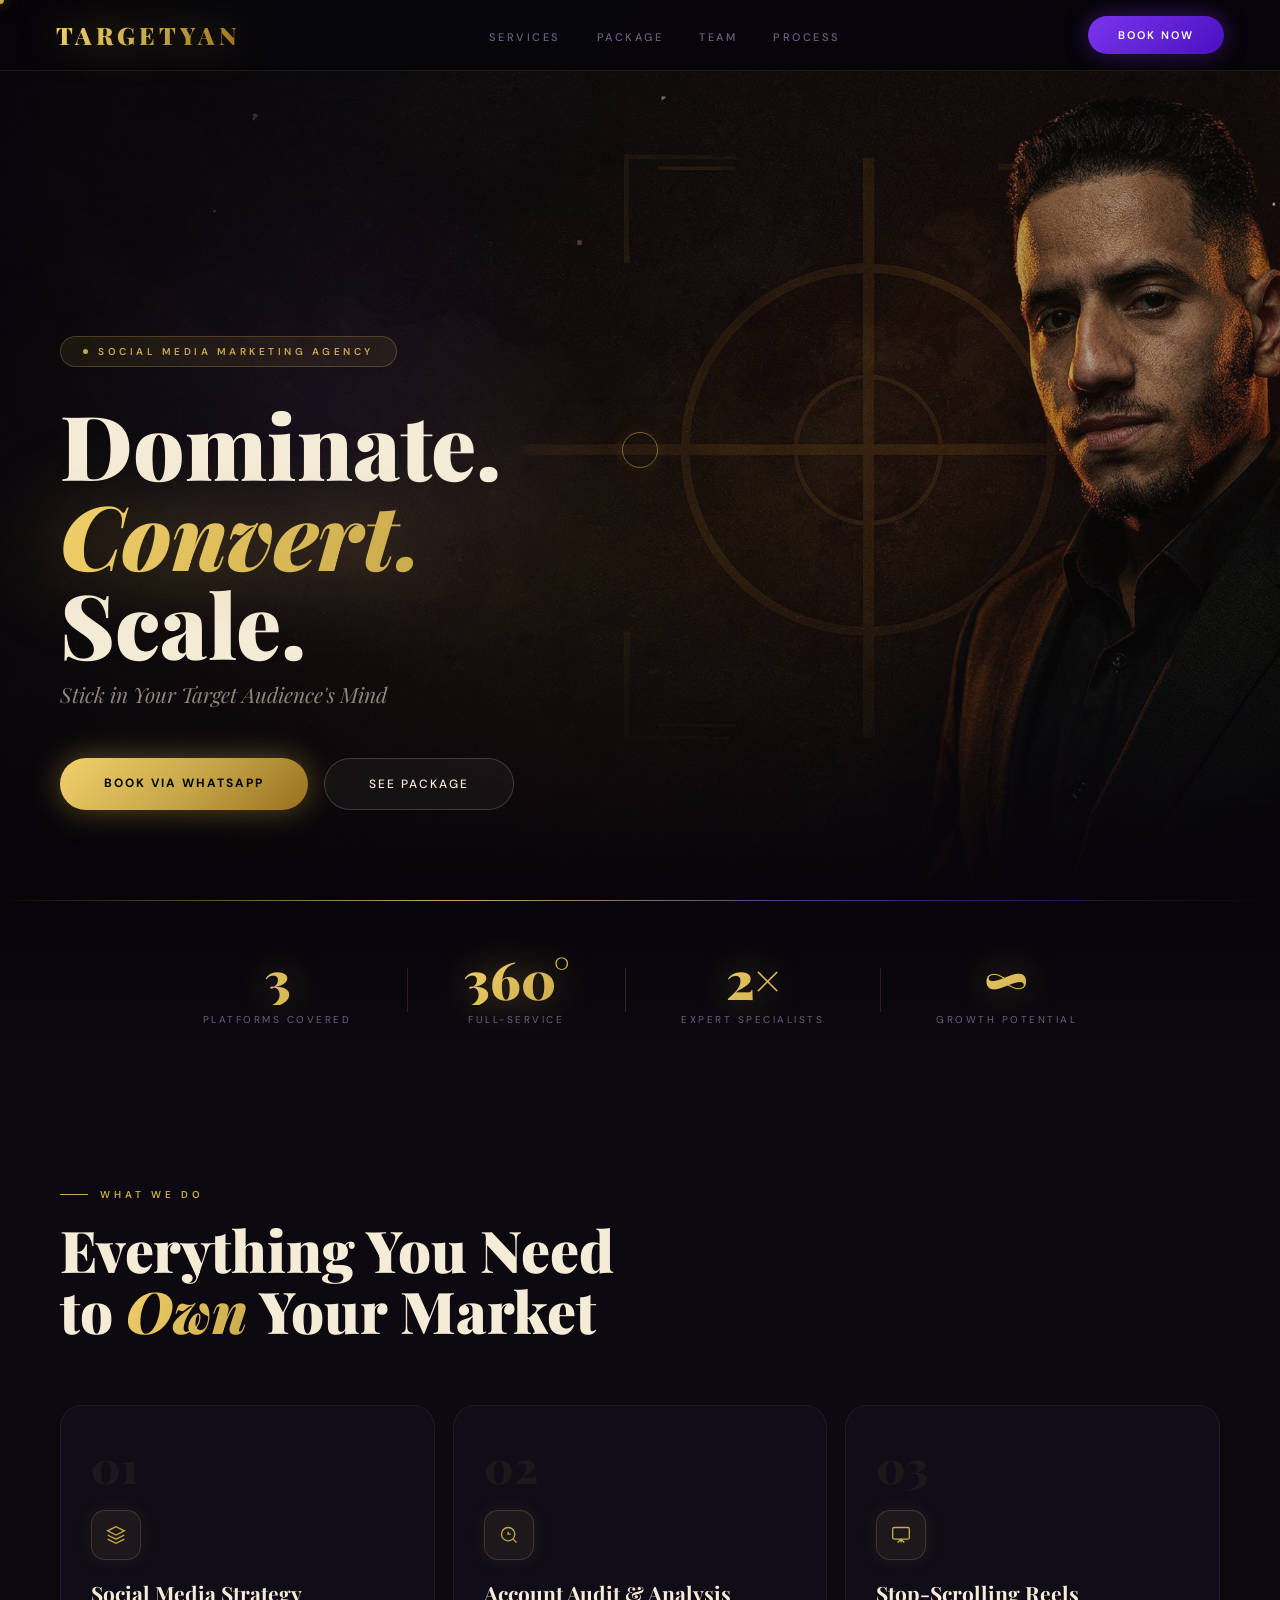
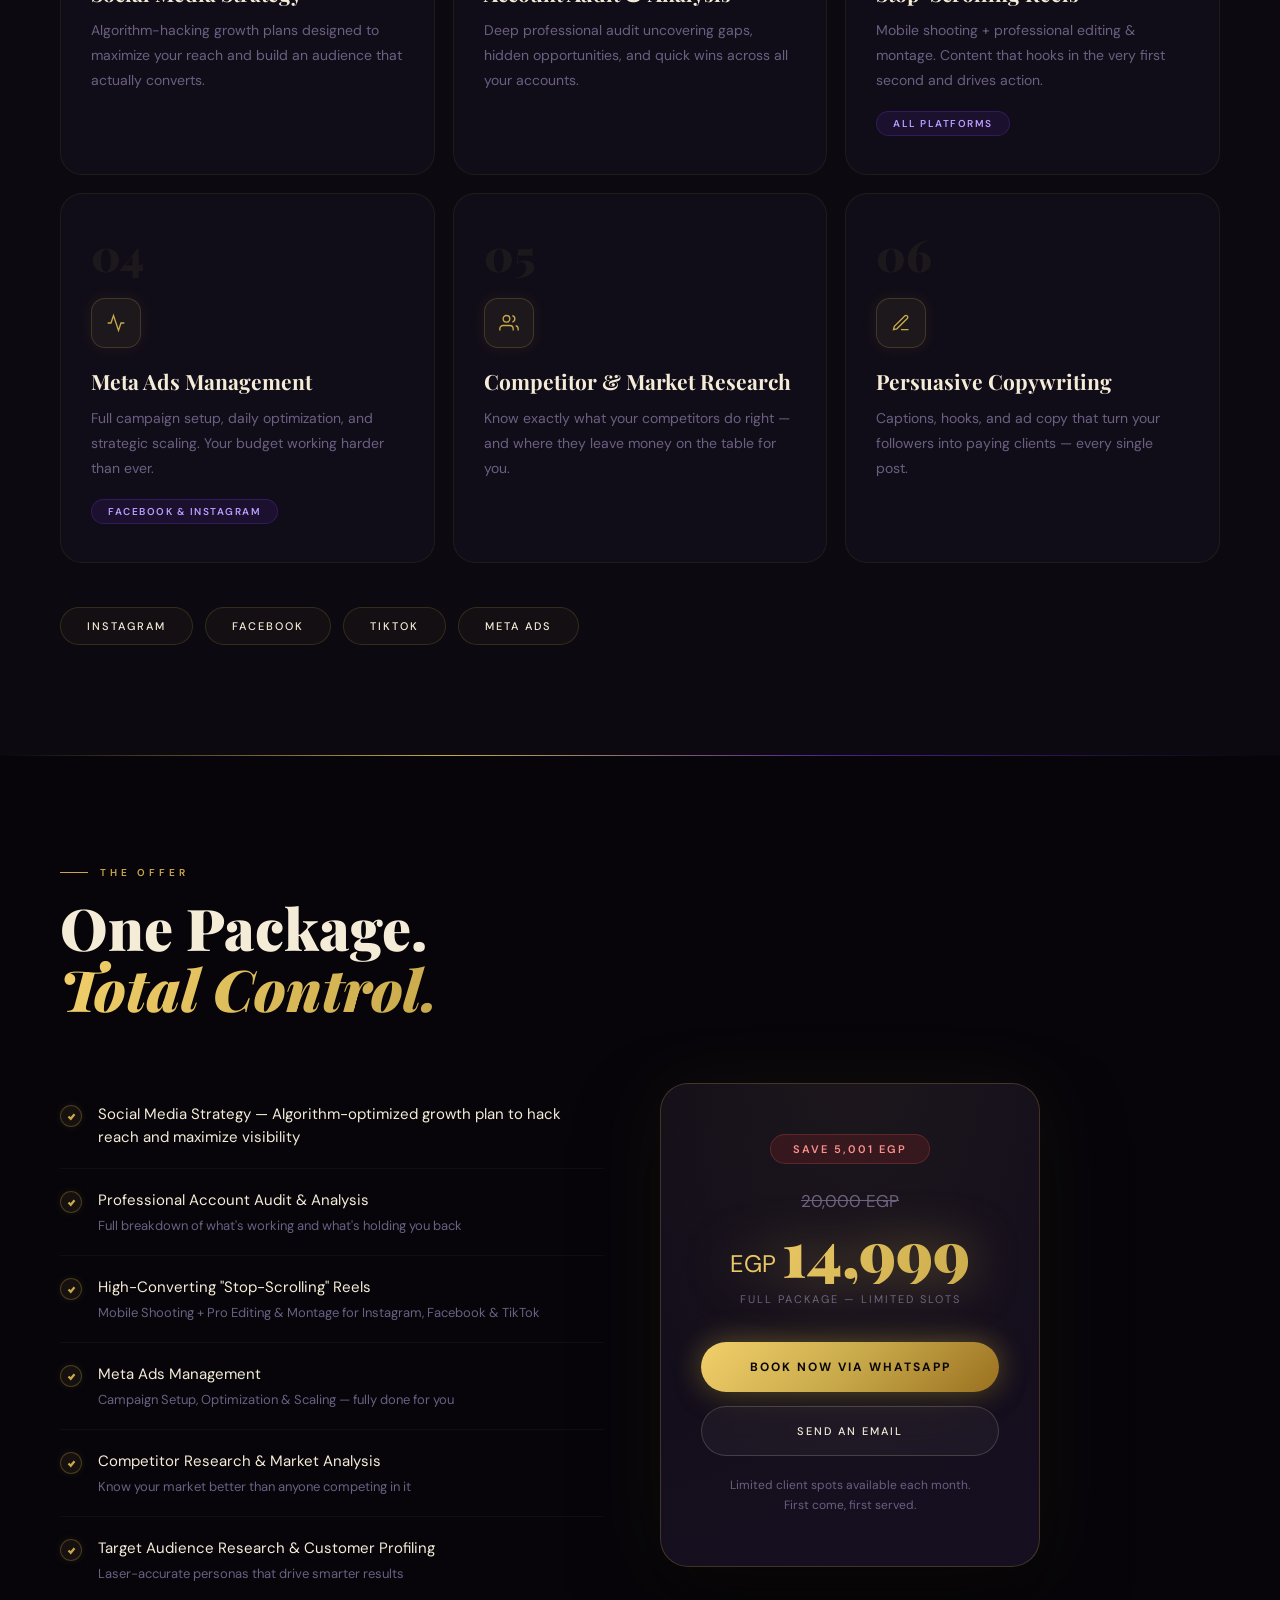
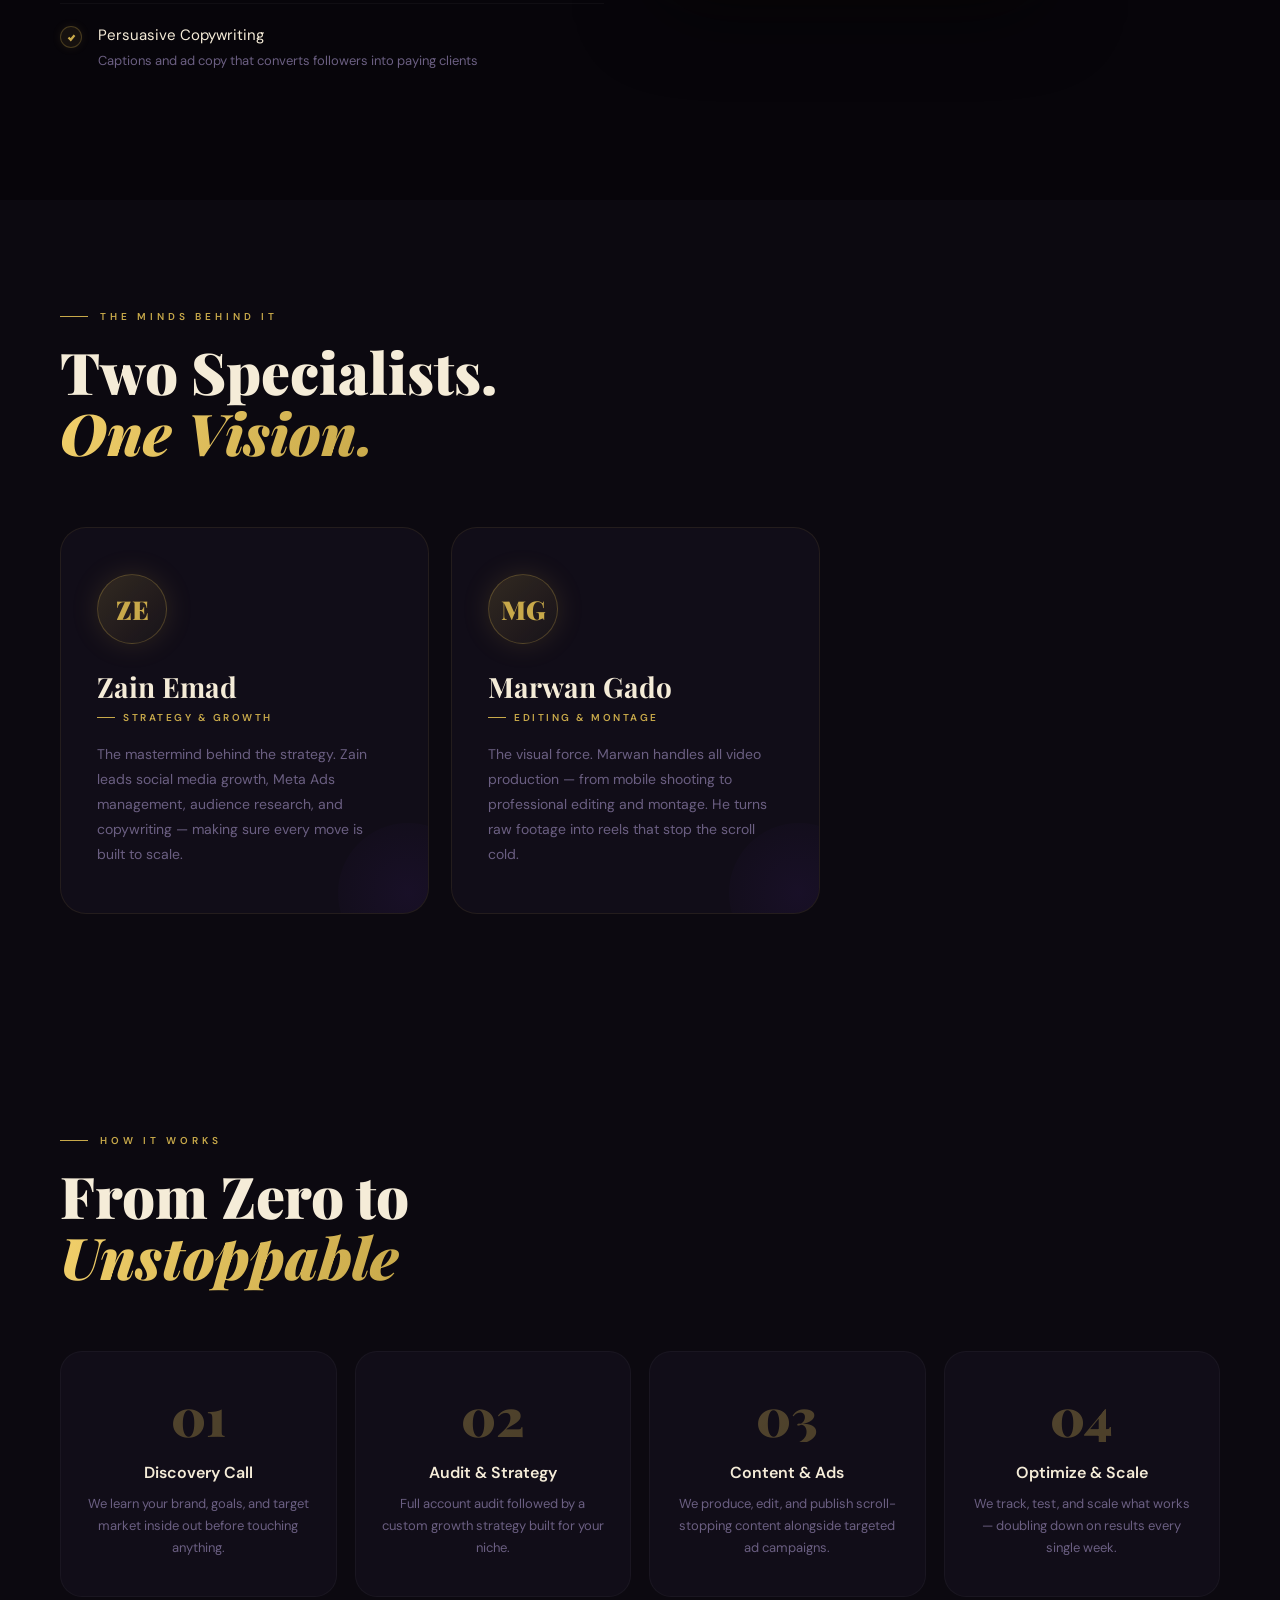
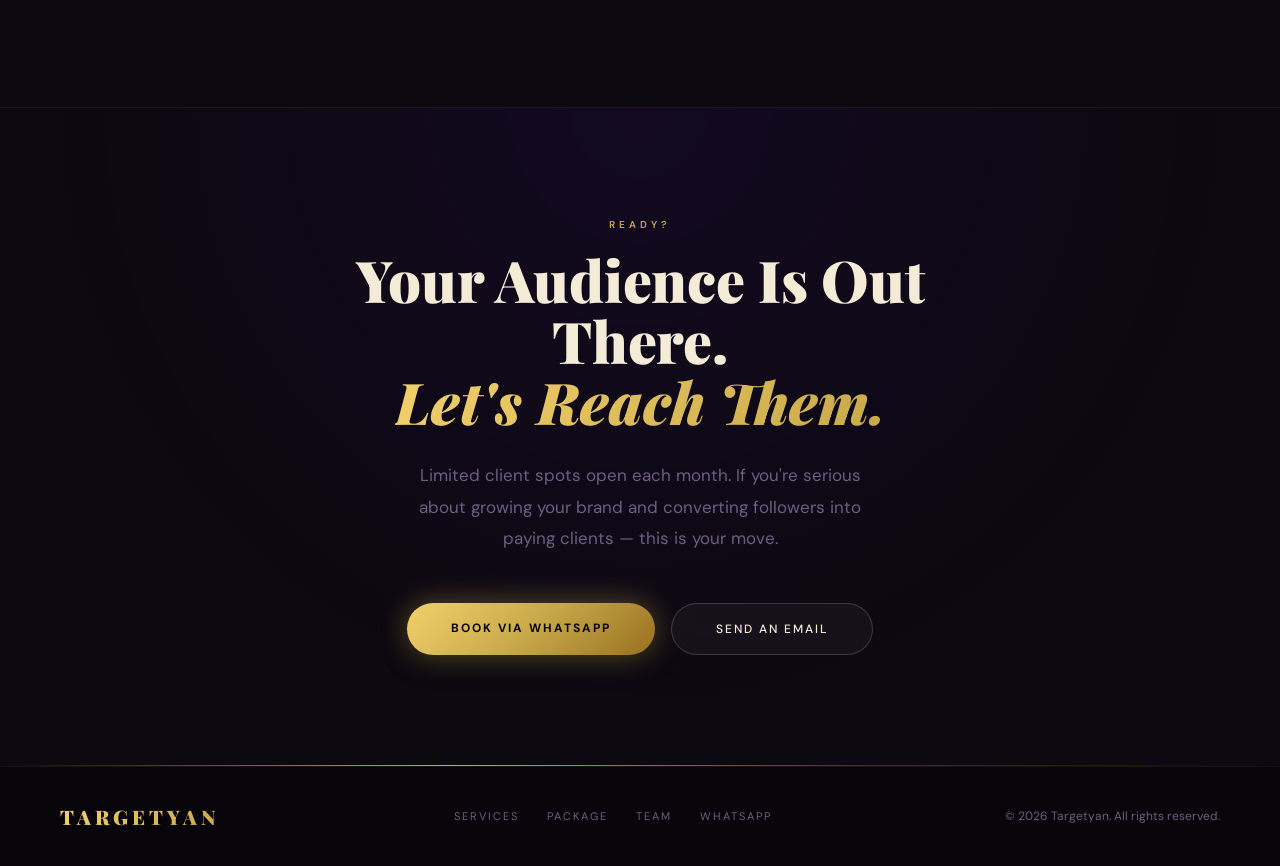
==== index.html @ 86f716d7 "Add files via upload" ====
<!DOCTYPE html>
<html>
<head>
<meta charset="UTF-8">
<meta name="viewport" content="width=device-width, initial-scale=1.0">
<title>Targetyan</title>
<style>
  body {
    margin: 0;
    background: #07050A;
    display: flex;
    align-items: center;
    justify-content: center;
    height: 100vh;
    font-family: sans-serif;
  }
  .logo {
    font-size: 22px;
    letter-spacing: 4px;
    text-transform: uppercase;
    background: linear-gradient(120deg, #F2D06B, #C8A94A);
    -webkit-background-clip: text;
    -webkit-text-fill-color: transparent;
    background-clip: text;
    animation: pulse 1.5s ease infinite;
  }
  @keyframes pulse {
    0%, 100% { opacity: 1; }
    50% { opacity: 0.5; }
  }
</style>
</head>
<body>
  <div class="logo">Targetyan</div>
  <script>
    const isMobile = /Android|iPhone|iPad|iPod|BlackBerry|IEMobile|Opera Mini/i.test(navigator.userAgent)
      || window.innerWidth <= 768;

    if (isMobile) {
      window.location.replace('targetyan-mobile.html');
    } else {
      window.location.replace('targetyan.html');
    }
  </script>
</body>
</html>
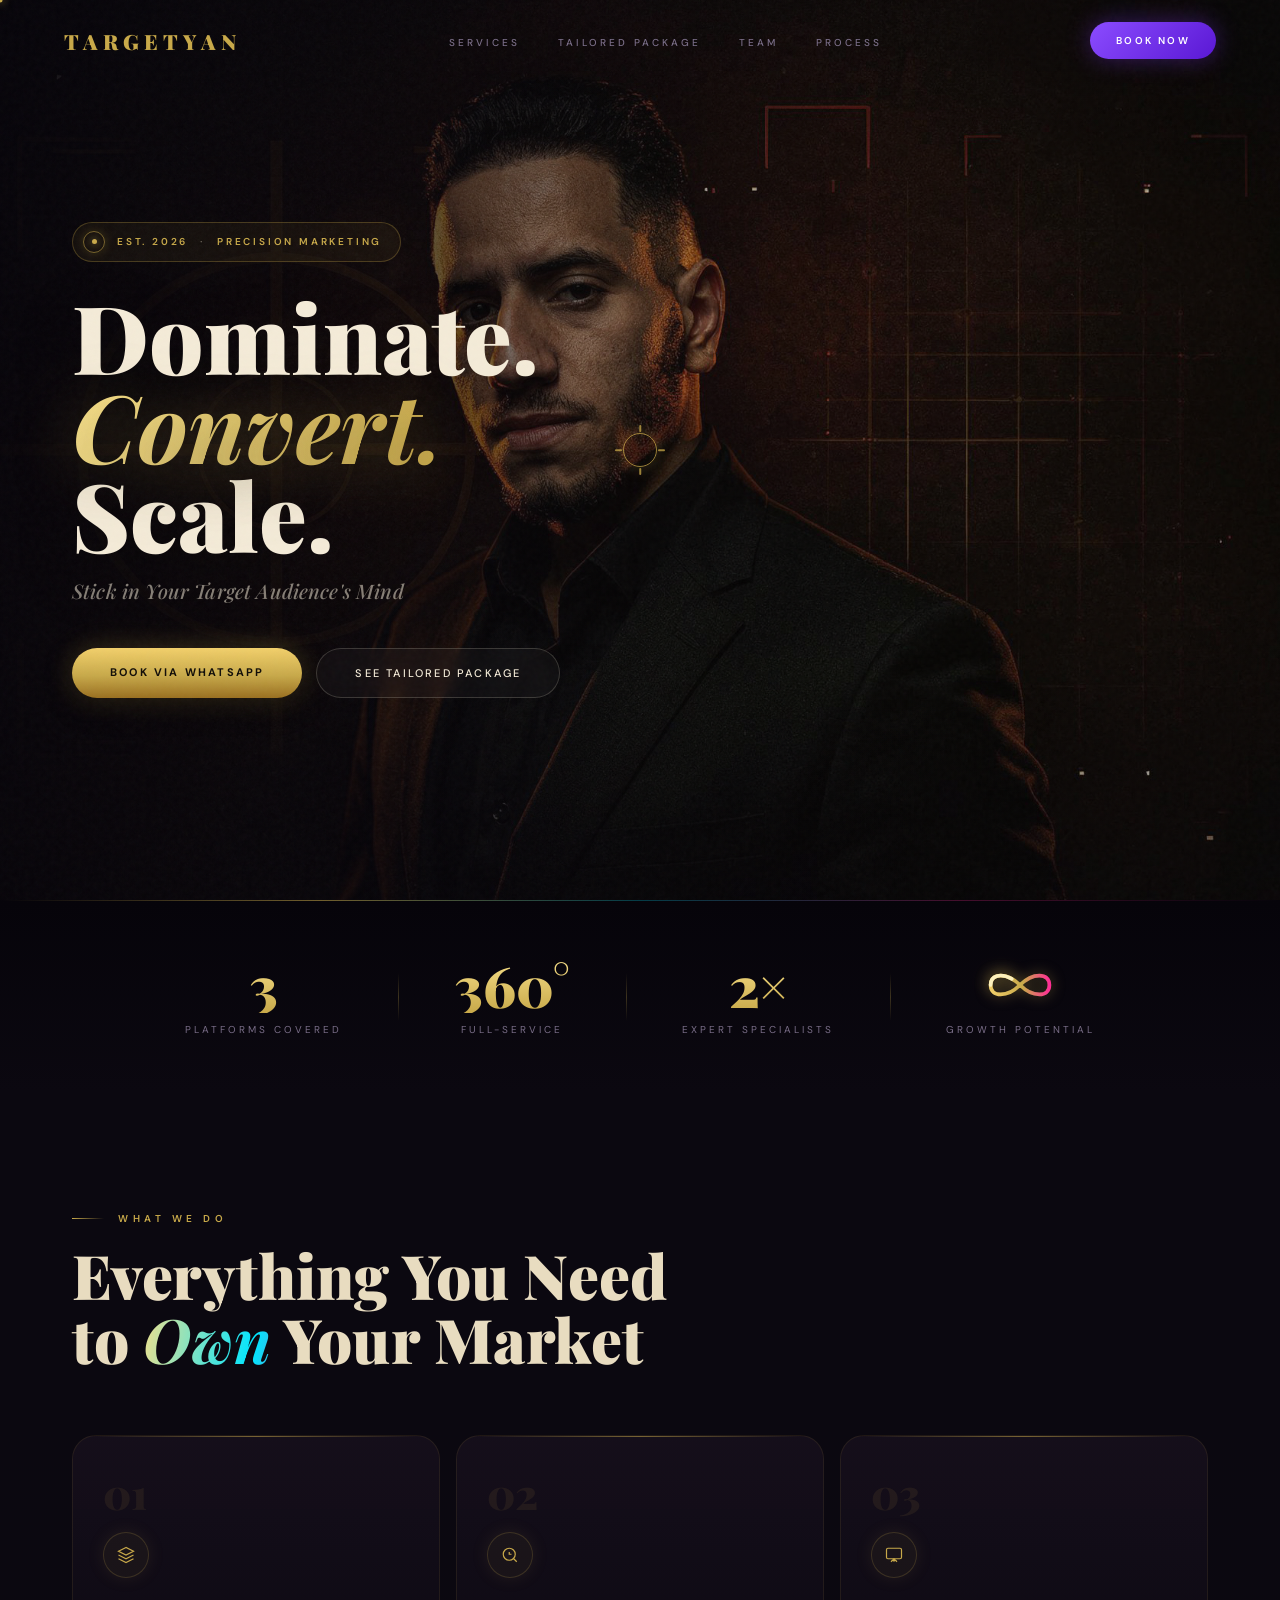
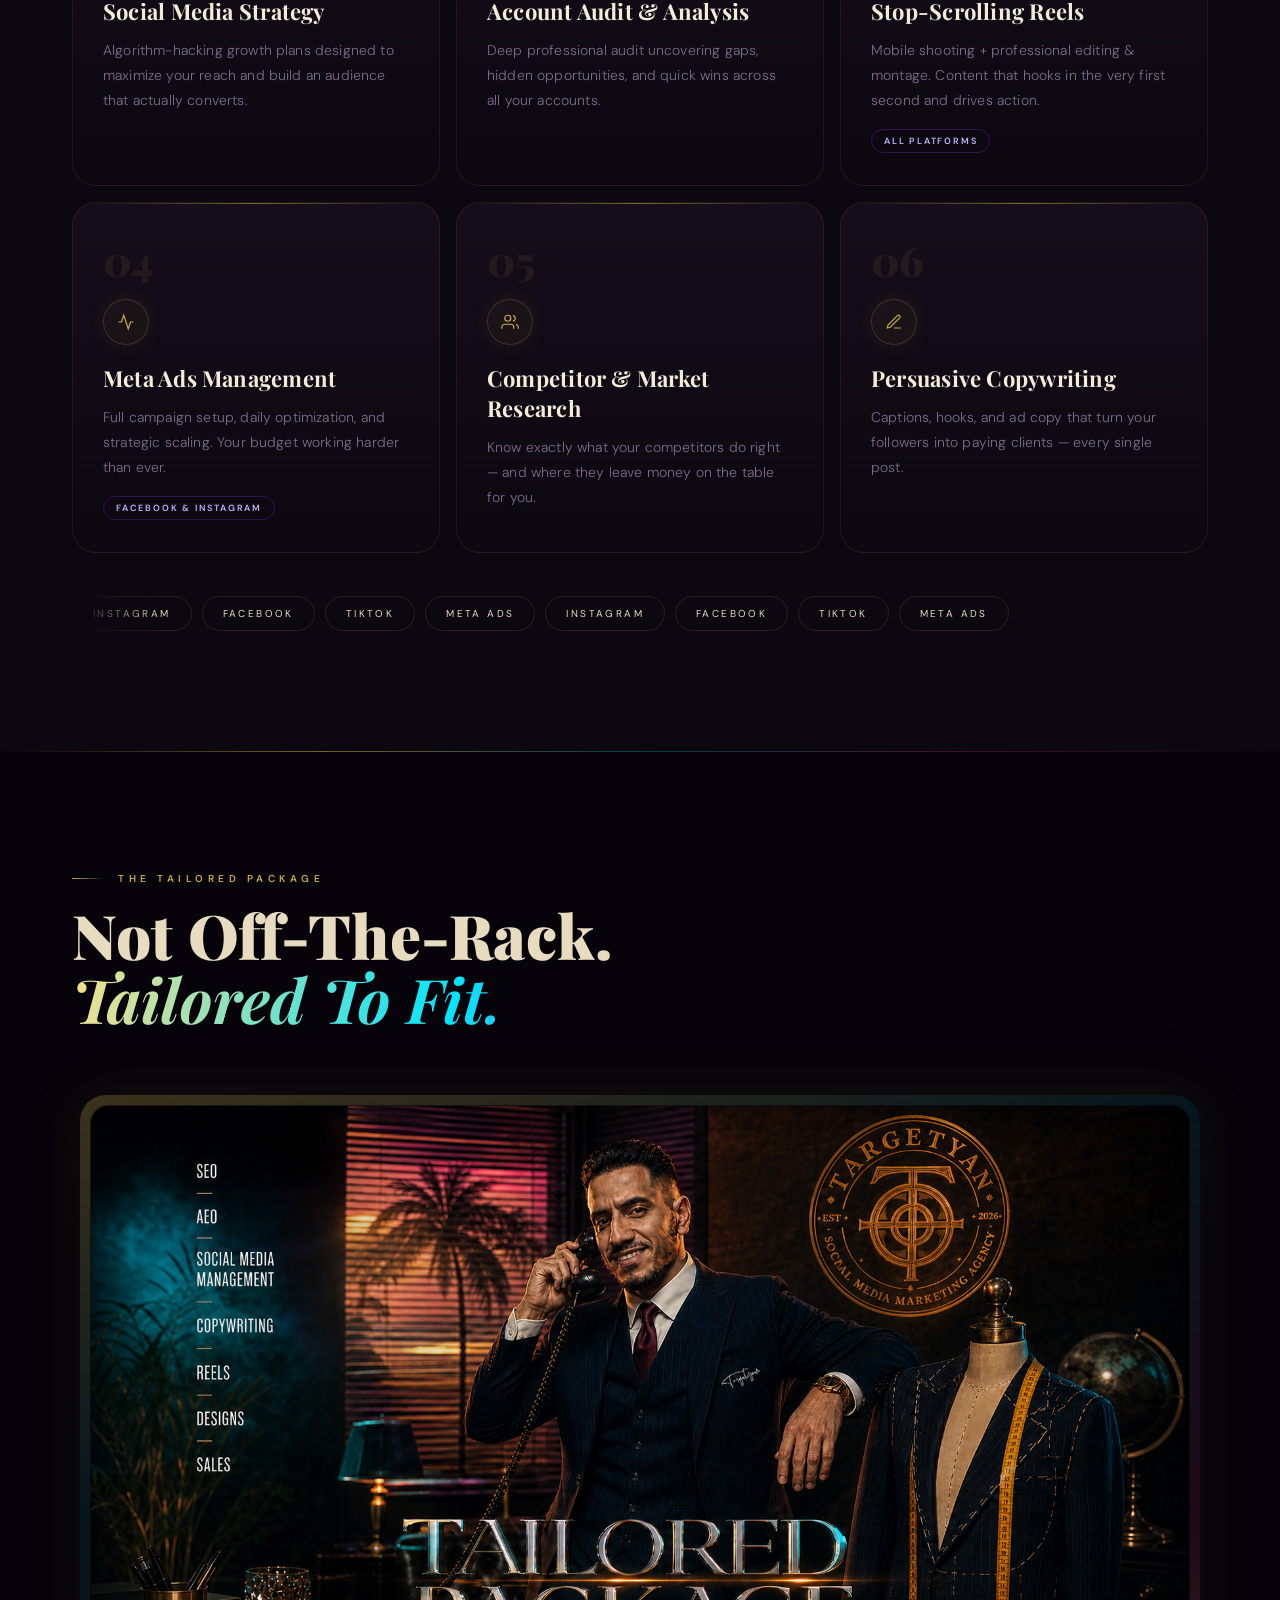
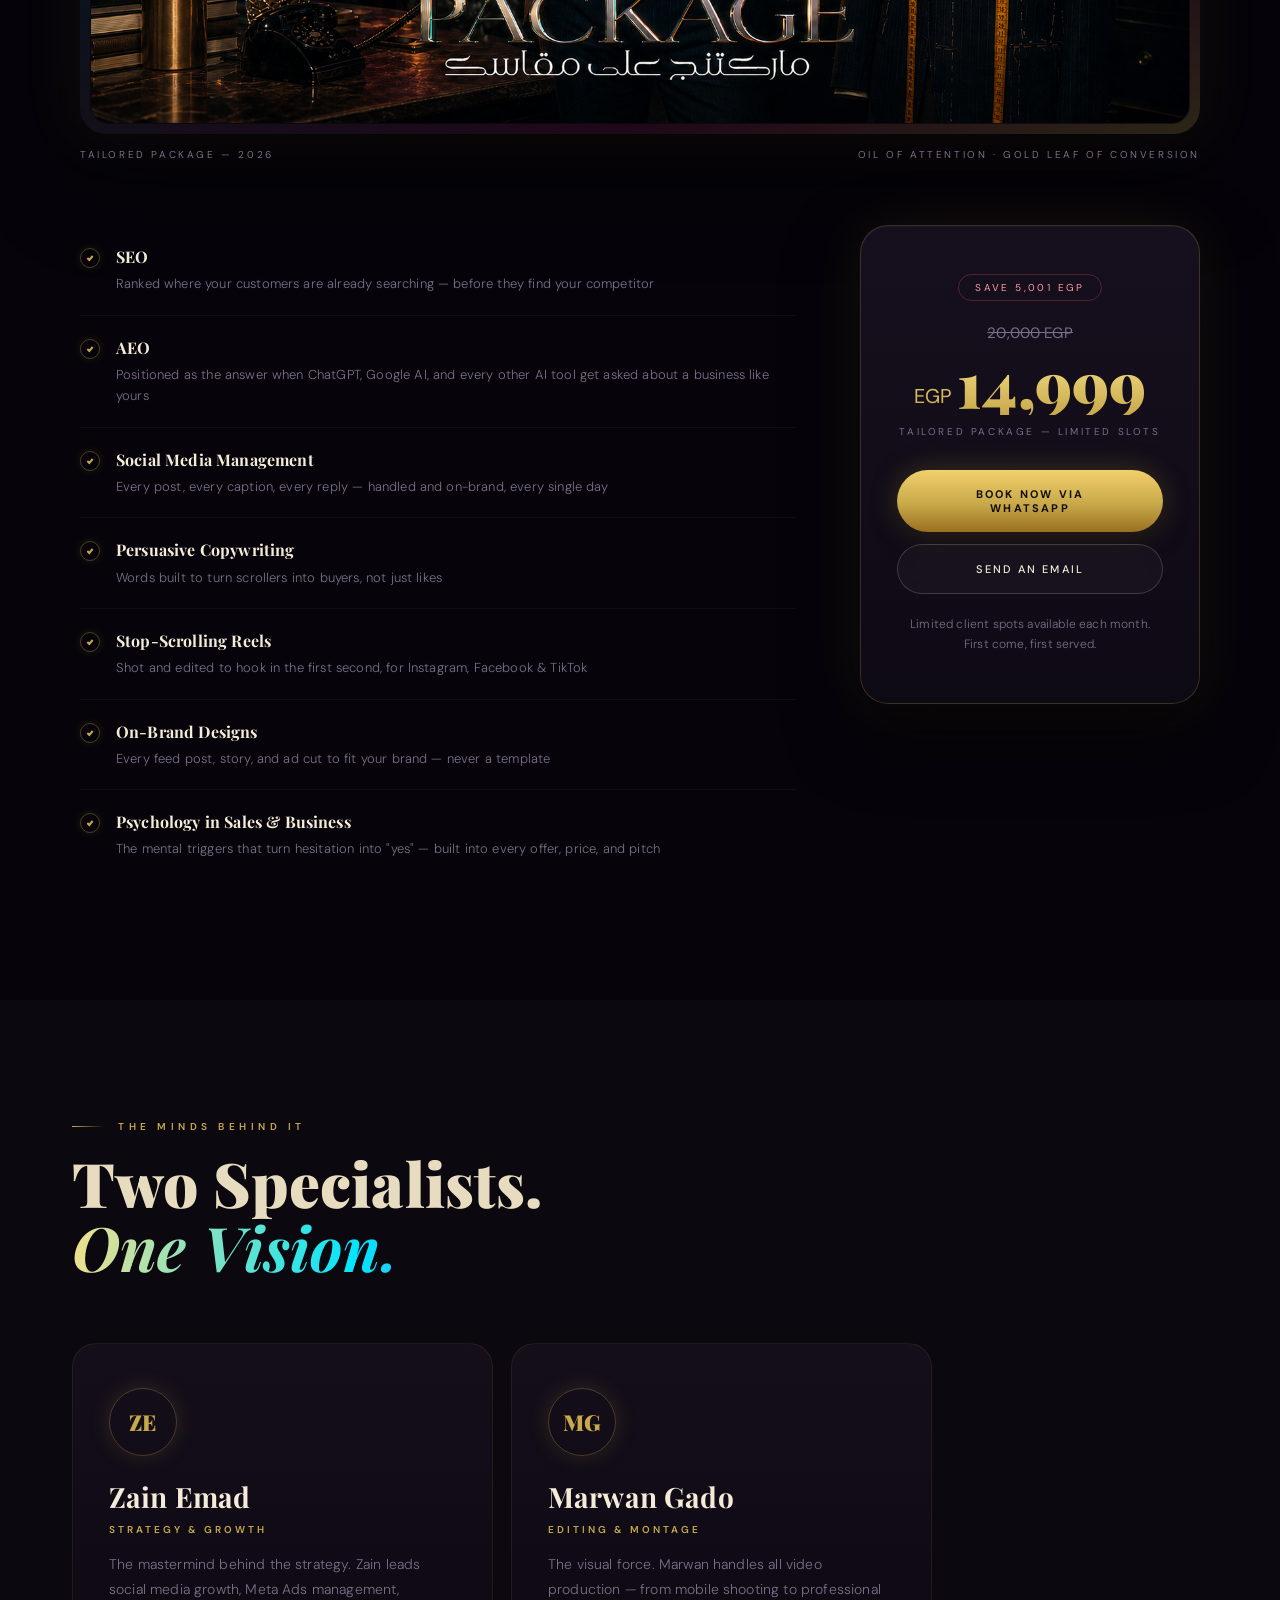
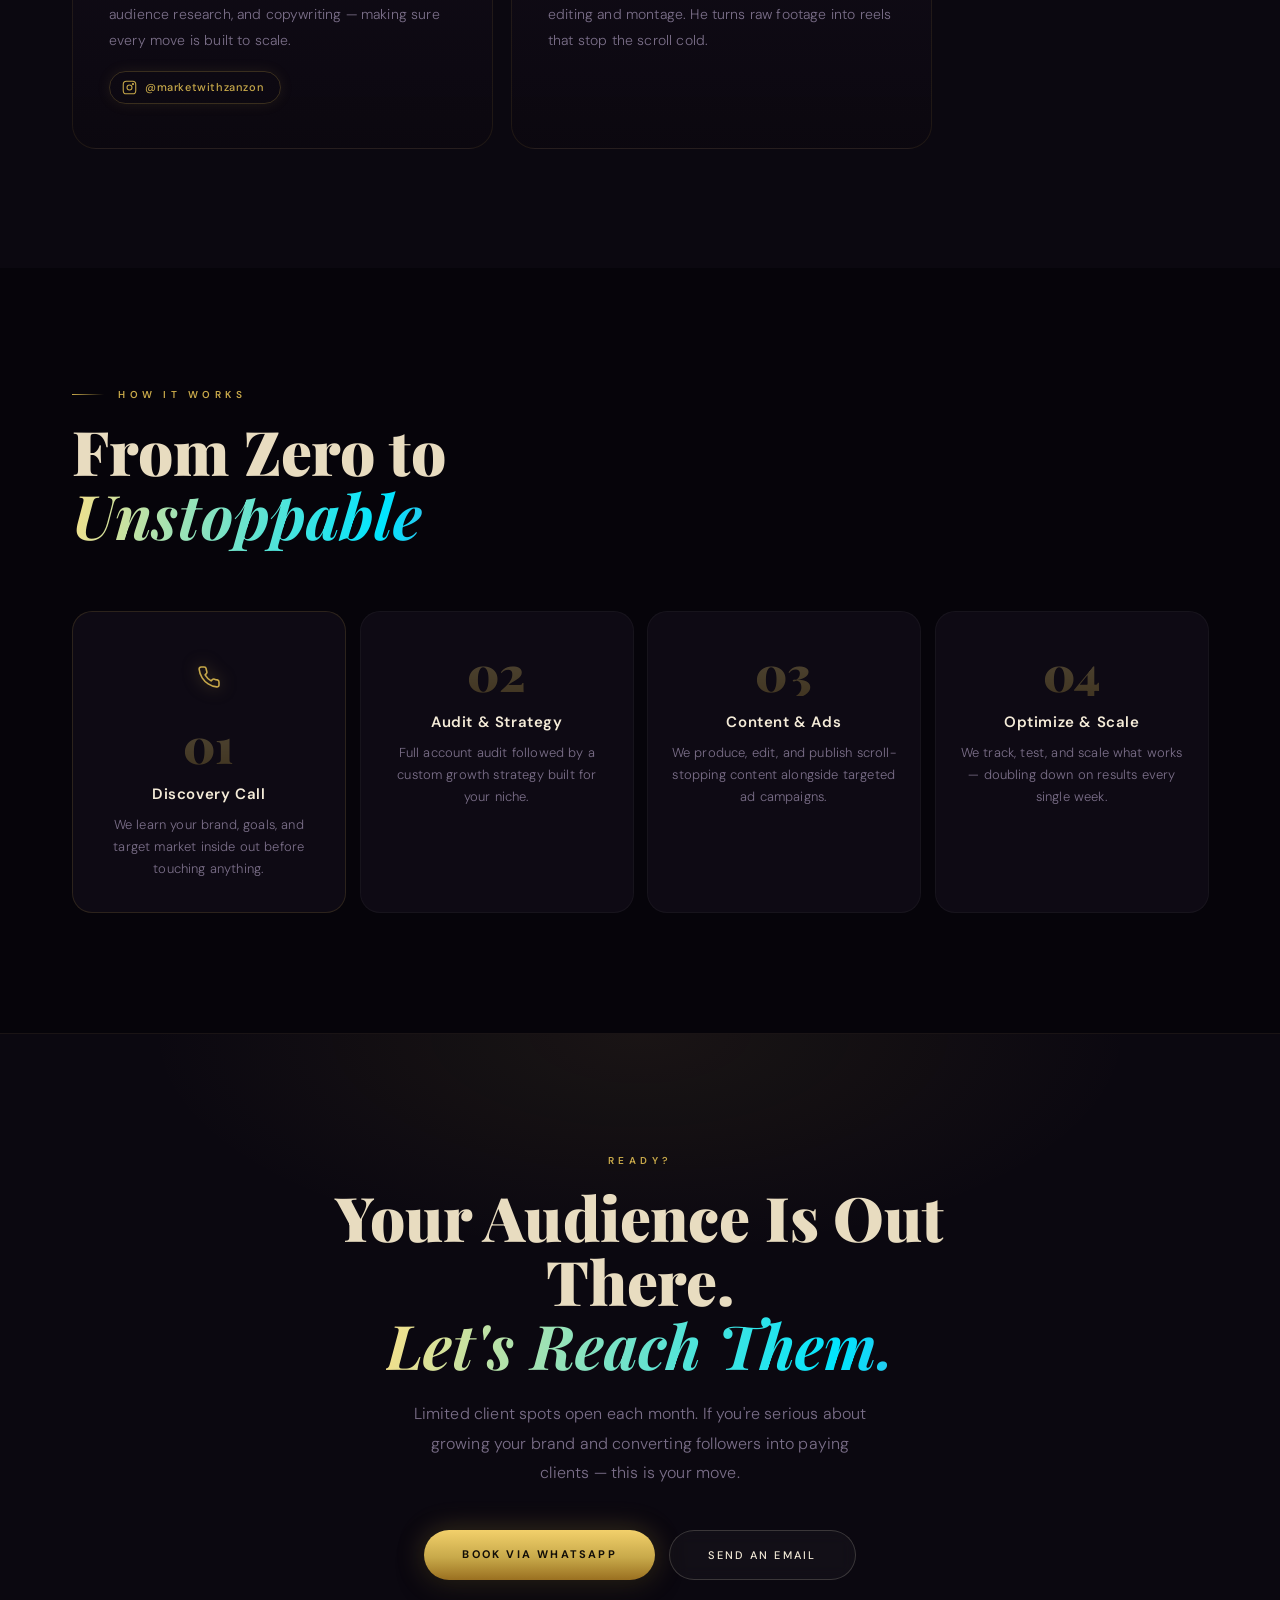
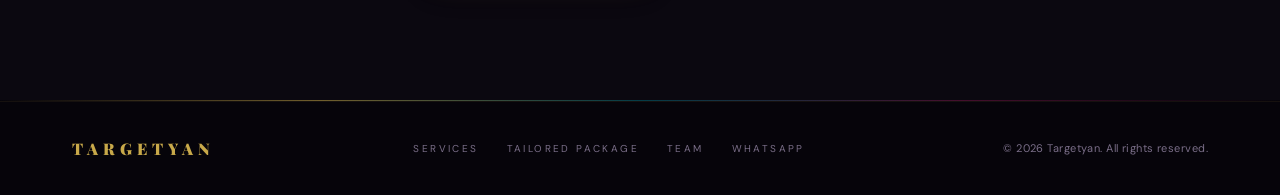
==== commit 379c0d11: "Add files via upload" ====
--- a/index.html
+++ b/index.html
@@ -1,46 +1,779 @@
 <!DOCTYPE html>
-<html>
+<html lang="en">
 <head>
 <meta charset="UTF-8">
 <meta name="viewport" content="width=device-width, initial-scale=1.0">
-<title>Targetyan</title>
+<title>Targetyan — SMMA</title>
+<link rel="preload" as="image" href="banner.jpg">
+<link rel="preconnect" href="https://fonts.googleapis.com">
+<link rel="preconnect" href="https://fonts.gstatic.com" crossorigin>
+<link href="https://fonts.googleapis.com/css2?family=Playfair+Display:ital,wght@0,500;0,700;0,900;1,500;1,700&family=DM+Sans:ital,wght@0,300;0,400;0,500;0,600;1,400&display=swap" rel="stylesheet">
 <style>
-  body {
-    margin: 0;
-    background: #07050A;
-    display: flex;
-    align-items: center;
-    justify-content: center;
-    height: 100vh;
-    font-family: sans-serif;
+*,*::before,*::after{margin:0;padding:0;box-sizing:border-box;}
+:root{
+  --g:#C8A94A;--gl:#F2D06B;--gd:#8A6A24;
+  --c:#F4EBD8;--ink:#E8DCC0;
+  --bg:#06040A;--bg2:#0B0810;--bg3:#100C16;--bg4:#16101C;
+  --muted:#7A6E88;
+  --pink:#FF2D95;--cyan:#00E5FF;--pur:#7B35ED;
+}
+::selection{background:rgba(200,169,74,.28);color:#fff;}
+html{scroll-behavior:smooth;}
+body{
+  font-family:'DM Sans',sans-serif;background:var(--bg);color:var(--c);
+  overflow-x:hidden;letter-spacing:.01em;
+}
+body::after{
+  content:'';position:fixed;inset:0;pointer-events:none;z-index:8;opacity:.028;
+  background-image:url("data:image/svg+xml,%3Csvg viewBox='0 0 200 200' xmlns='http://www.w3.org/2000/svg'%3E%3Cfilter id='n'%3E%3CfeTurbulence type='fractalNoise' baseFrequency='.85' numOctaves='4' stitchTiles='stitch'/%3E%3C/filter%3E%3Crect width='100%25' height='100%25' filter='url(%23n)'/%3E%3C/svg%3E");
+}
+::-webkit-scrollbar{width:8px;}
+::-webkit-scrollbar-track{background:var(--bg);}
+::-webkit-scrollbar-thumb{background:#2a2233;border-radius:8px;}
+
+#scroll-bar{
+  position:fixed;top:0;left:0;height:1.5px;width:0;z-index:10000;
+  background:linear-gradient(90deg,var(--g),var(--cyan),var(--pink),var(--g));
+}
+
+nav{
+  position:fixed;top:0;width:100%;z-index:999;
+  display:flex;align-items:center;justify-content:space-between;
+  padding:22px 64px;
+  transition:background .4s,border-color .4s,padding .4s,backdrop-filter .4s;
+  border-bottom:1px solid transparent;
+}
+nav.scrolled{
+  padding:14px 64px;
+  background:rgba(6,4,10,.82);
+  backdrop-filter:blur(22px) saturate(1.2);
+  border-bottom-color:rgba(200,169,74,.1);
+}
+.logo{
+  font-family:'Playfair Display',serif;font-size:21px;font-weight:900;
+  letter-spacing:5px;text-transform:uppercase;text-decoration:none;color:var(--g);
+}
+.nav-links{display:flex;gap:38px;list-style:none;}
+.nav-links a{
+  color:var(--muted);text-decoration:none;font-size:10px;letter-spacing:3px;
+  text-transform:uppercase;font-weight:500;transition:color .3s;
+  position:relative;padding-bottom:4px;
+}
+.nav-links a::after{
+  content:'';position:absolute;left:0;bottom:0;width:100%;height:1px;
+  background:linear-gradient(90deg,var(--g),var(--cyan));
+  box-shadow:0 0 8px rgba(200,169,74,.6);
+  transform:scaleX(0);transform-origin:left;transition:transform .35s ease;
+}
+.nav-links a:hover{color:var(--g);}
+.nav-links a:hover::after{transform:scaleX(1);}
+.nav-btn{
+  background:linear-gradient(135deg,#8B4CFF,#5A18D4);
+  color:#fff;padding:12px 26px;border-radius:100px;
+  font-size:10px;letter-spacing:2.4px;text-transform:uppercase;font-weight:600;
+  text-decoration:none;display:inline-block;
+  box-shadow:0 0 24px rgba(123,53,237,.38);
+  transition:transform .3s,box-shadow .3s;
+}
+.nav-btn:hover{transform:translateY(-2px);box-shadow:0 8px 32px rgba(123,53,237,.5);}
+
+/* HERO */
+.hero{
+  position:relative;width:100%;height:100vh;min-height:720px;
+  display:flex;align-items:center;overflow:hidden;background:#06040A;
+}
+.hero-banner{
+  position:absolute;inset:0;width:100%;height:100%;
+  object-fit:cover;object-position:right center;display:block;
+}
+.hero-left{
+  position:absolute;inset:0;
+  background:linear-gradient(90deg,
+    rgba(6,4,10,.9) 0%,
+    rgba(6,4,10,.64) 28%,
+    rgba(6,4,10,.28) 52%,
+    rgba(6,4,10,.06) 72%,
+    transparent 88%);
+}
+.hero-vignette{
+  position:absolute;inset:0;pointer-events:none;
+  background:radial-gradient(ellipse 80% 70% at 70% 45%, transparent 40%, rgba(6,4,10,.45) 100%);
+}
+.hero-content{position:relative;z-index:2;padding:108px 72px 88px;max-width:660px;}
+.hero-pill{
+  display:inline-flex;align-items:center;gap:12px;
+  background:rgba(200,169,74,.06);border:1px solid rgba(200,169,74,.28);
+  padding:8px 18px 8px 10px;border-radius:100px;margin-bottom:30px;
+  font-size:10px;letter-spacing:2.8px;text-transform:uppercase;color:var(--g);font-weight:600;
+  animation:pillFloat 4.5s ease-in-out infinite;
+}
+@keyframes pillFloat{0%,100%{transform:translateY(0);}50%{transform:translateY(-6px);}}
+.hero-pill .mark{
+  width:22px;height:22px;border:1px solid rgba(200,169,74,.55);border-radius:50%;
+  display:flex;align-items:center;justify-content:center;
+  box-shadow:0 0 12px rgba(200,169,74,.22);
+}
+.hero-pill .mark i{width:5px;height:5px;border-radius:50%;background:var(--g);box-shadow:0 0 8px var(--g);}
+.hero-pill em{font-style:normal;color:rgba(245,236,216,.4);}
+.hero h1{
+  font-family:'Playfair Display',serif;
+  font-size:clamp(56px,7.4vw,96px);font-weight:900;line-height:.94;
+  color:var(--c);margin-bottom:18px;
+  text-shadow:0 20px 60px rgba(0,0,0,.35);
+}
+.hero h1 em{
+  font-style:italic;font-weight:700;
+  background:linear-gradient(100deg,#F7E08A,#C8A94A 35%,#9A7020 55%,#C8A94A 75%,#F7E08A);
+  background-size:300% 100%;
+  -webkit-background-clip:text;-webkit-text-fill-color:transparent;background-clip:text;
+  filter:drop-shadow(0 0 28px rgba(200,169,74,.28));
+  animation:gradShift 7s ease-in-out infinite;
+}
+@keyframes gradShift{0%{background-position:0% 50%;}50%{background-position:100% 50%;}100%{background-position:0% 50%;}}
+.hero-sub{
+  font-family:'Playfair Display',serif;font-size:20px;font-style:italic;font-weight:500;
+  color:rgba(245,236,216,.52);margin-bottom:44px;
+}
+.hero-ctas{display:flex;gap:14px;flex-wrap:wrap;}
+
+.btn-gold{
+  background:linear-gradient(180deg,#F2D06B,#C8A94A 55%,#9A7020);
+  color:#120E08;padding:17px 38px;border-radius:100px;
+  font-size:11px;letter-spacing:2.2px;text-transform:uppercase;font-weight:700;
+  text-decoration:none;display:inline-block;
+  box-shadow:0 8px 28px rgba(0,0,0,.35),0 0 28px rgba(200,169,74,.28);
+  transition:transform .3s,box-shadow .3s;
+}
+.btn-gold:hover{transform:translateY(-2px);box-shadow:0 14px 40px rgba(0,0,0,.4),0 0 40px rgba(200,169,74,.45);}
+.btn-outline{
+  background:rgba(255,255,255,.03);color:var(--c);
+  padding:17px 38px;border:1px solid rgba(245,236,216,.18);border-radius:100px;
+  font-size:11px;letter-spacing:2.2px;text-transform:uppercase;font-weight:500;
+  text-decoration:none;display:inline-block;backdrop-filter:blur(8px);
+  transition:border-color .3s,background .3s;
+}
+.btn-outline:hover{border-color:rgba(245,236,216,.42);background:rgba(255,255,255,.06);box-shadow:0 0 24px rgba(245,236,216,.08);}
+
+.glow-rule{height:1px;background:linear-gradient(90deg,transparent,rgba(200,169,74,.55),rgba(0,229,255,.25),rgba(255,45,149,.25),transparent);}
+
+/* STATS */
+.stats{
+  display:flex;justify-content:center;flex-wrap:wrap;
+  padding:56px 60px;
+  background:linear-gradient(180deg,var(--bg),var(--bg2));
+}
+.stat{text-align:center;padding:0 56px;position:relative;border-radius:20px;transition:background .3s,box-shadow .3s;}
+.stat:hover{background:rgba(200,169,74,.04);box-shadow:0 0 40px rgba(200,169,74,.08);}
+.stat+.stat::before{
+  content:'';position:absolute;left:0;top:50%;transform:translateY(-50%);
+  height:48px;width:1px;
+  background:linear-gradient(180deg,transparent,rgba(200,169,74,.28),transparent);
+}
+.stat-n{
+  font-family:'Playfair Display',serif;font-size:56px;font-weight:900;line-height:1;
+  background:linear-gradient(180deg,#F7E08A,#C8A94A);
+  -webkit-background-clip:text;-webkit-text-fill-color:transparent;background-clip:text;
+}
+.stat-l{font-size:10px;letter-spacing:3px;text-transform:uppercase;color:var(--muted);margin-top:10px;}
+.stat-inf{display:flex;justify-content:center;height:56px;align-items:center;}
+.stat-inf svg{width:86px;height:42px;overflow:visible;}
+.inf-track{fill:none;stroke:rgba(200,169,74,.18);stroke-width:3.5;stroke-linecap:round;}
+.inf-draw{fill:none;stroke:url(#infGrad);stroke-width:3.5;stroke-linecap:round;stroke-dasharray:180;stroke-dashoffset:180;filter:drop-shadow(0 0 6px rgba(200,169,74,.5));}
+.stats.on .inf-draw{animation:infDraw 1.4s cubic-bezier(.16,1,.3,1) forwards, infPulse 2.8s ease-in-out 1.4s infinite;}
+.inf-glow{fill:none;stroke:#fff6c8;stroke-width:3.5;stroke-linecap:round;stroke-dasharray:26 154;stroke-dashoffset:180;opacity:0;filter:drop-shadow(0 0 8px var(--g));}
+.stats.on .inf-glow{animation:infTravel 2.6s linear 1.5s infinite;opacity:.9;}
+@keyframes infDraw{to{stroke-dashoffset:0;}}
+@keyframes infPulse{0%,100%{filter:drop-shadow(0 0 6px rgba(200,169,74,.45));}50%{filter:drop-shadow(0 0 14px rgba(255,45,149,.45));}}
+@keyframes infTravel{to{stroke-dashoffset:-180;}}
+
+/* SECTIONS */
+section{padding:120px 72px;position:relative;}
+.sec-tag{
+  font-size:10px;letter-spacing:4.5px;text-transform:uppercase;color:var(--g);
+  font-weight:600;margin-bottom:18px;display:flex;align-items:center;gap:14px;
+}
+.sec-tag::before{content:'';width:32px;height:1px;background:linear-gradient(90deg,var(--g),transparent);}
+.sec-h{
+  font-family:'Playfair Display',serif;
+  font-size:clamp(38px,4.8vw,68px);font-weight:900;line-height:1.04;
+  margin-bottom:64px;max-width:620px;color:var(--ink);
+}
+.sec-h em{
+  font-style:italic;font-weight:700;
+  background:linear-gradient(100deg,#F7E08A 0%,var(--cyan) 30%,var(--pink) 55%,#F7E08A 80%,var(--cyan) 100%);
+  background-size:300% 100%;
+  -webkit-background-clip:text;-webkit-text-fill-color:transparent;background-clip:text;
+  animation:gradShift 8s ease-in-out infinite;
+}
+
+#services{background:var(--bg2);}
+.svc-grid{display:grid;grid-template-columns:repeat(3,1fr);gap:16px;}
+.svc-card{
+  background:linear-gradient(180deg,rgba(22,16,28,.9),rgba(12,8,16,.95));
+  border:1px solid rgba(200,169,74,.1);
+  border-radius:24px;
+  padding:36px 30px 32px;
+  position:relative;
+  box-shadow:0 0 0 rgba(200,169,74,0);
+  transition:border-color .4s,transform .4s,box-shadow .4s;
+}
+.svc-card::before{
+  content:'';position:absolute;top:0;left:18px;right:18px;height:1px;
+  background:linear-gradient(90deg,transparent,rgba(200,169,74,.55),transparent);
+}
+.svc-card:hover{
+  border-color:rgba(200,169,74,.4);
+  transform:translateY(-6px);
+  box-shadow:0 24px 56px rgba(0,0,0,.45),0 0 42px rgba(200,169,74,.14),inset 0 0 30px rgba(200,169,74,.03);
+}
+.svc-no{
+  font-family:'Playfair Display',serif;font-size:42px;font-weight:900;
+  color:rgba(200,169,74,.09);line-height:1;margin-bottom:18px;
+}
+.svc-ico{
+  width:46px;height:46px;margin-bottom:18px;
+  display:flex;align-items:center;justify-content:center;
+  border:1px solid rgba(200,169,74,.2);border-radius:50%;
+  background:rgba(200,169,74,.05);
+  box-shadow:0 0 18px rgba(200,169,74,.1);
+  transition:box-shadow .4s,border-color .4s;
+}
+.svc-card:hover .svc-ico{border-color:rgba(200,169,74,.45);box-shadow:0 0 24px rgba(200,169,74,.32);}
+.svc-ico svg{width:18px;height:18px;stroke:var(--g);fill:none;stroke-width:1.6;}
+.svc-t{font-family:'Playfair Display',serif;font-size:22px;font-weight:700;margin-bottom:12px;letter-spacing:.01em;}
+.svc-d{font-size:14px;color:var(--muted);line-height:1.78;font-weight:300;}
+.svc-badge{
+  display:inline-block;margin-top:16px;
+  border:1px solid rgba(123,53,237,.3);color:#C4B0FF;
+  font-size:9px;letter-spacing:1.8px;text-transform:uppercase;
+  padding:5px 12px;border-radius:100px;font-weight:600;
+}
+.plats-wrap{margin-top:44px;overflow:hidden;-webkit-mask-image:linear-gradient(90deg,transparent,#000 8%,#000 92%,transparent);mask-image:linear-gradient(90deg,transparent,#000 8%,#000 92%,transparent);}
+.plats-track{display:flex;gap:10px;width:max-content;animation:platsScroll 16s linear infinite;}
+.plats-wrap:hover .plats-track{animation-play-state:paused;}
+@keyframes platsScroll{from{transform:translateX(0);}to{transform:translateX(-50%);}}
+.plat{
+  padding:10px 20px;border:1px solid rgba(200,169,74,.16);border-radius:100px;
+  font-size:10px;letter-spacing:2.4px;text-transform:uppercase;color:var(--ink);
+  transition:border-color .3s,box-shadow .3s,background .3s;
+  white-space:nowrap;
+}
+.plat:hover{border-color:rgba(200,169,74,.4);box-shadow:0 0 18px rgba(200,169,74,.18);background:rgba(200,169,74,.05);}
+
+/* PACKAGE as a framed work */
+#package{background:var(--bg);}
+.pkg-bleed{width:100%;margin:0 0 64px;}
+.pkg-visual{
+  width:100%;max-width:1120px;margin:0 auto;
+  padding:10px;
+  background:linear-gradient(160deg,rgba(200,169,74,.28),rgba(0,229,255,.08) 40%,rgba(255,45,149,.1) 80%,rgba(200,169,74,.2));
+  border-radius:26px;
+  box-shadow:0 40px 90px rgba(0,0,0,.55),0 0 60px rgba(200,169,74,.1);
+}
+.pkg-visual img{
+  width:100%;height:auto;display:block;
+  aspect-ratio:1672/941;object-fit:cover;
+  border:1px solid rgba(6,4,10,.6);
+  border-radius:18px;
+}
+.pkg-caption{
+  max-width:1120px;margin:14px auto 0;
+  display:flex;justify-content:space-between;align-items:baseline;
+  font-size:10px;letter-spacing:2.6px;text-transform:uppercase;color:var(--muted);
+}
+.pkg-layout{max-width:1120px;margin:0 auto;display:grid;grid-template-columns:1fr 340px;gap:64px;align-items:start;}
+.feat-row{display:flex;align-items:flex-start;gap:16px;padding:20px 0;border-bottom:1px solid rgba(255,255,255,.04);}
+.feat-row:last-child{border:none;}
+.feat-chk{
+  width:20px;height:20px;flex-shrink:0;margin-top:3px;
+  border:1px solid rgba(200,169,74,.35);border-radius:50%;
+  display:flex;align-items:center;justify-content:center;
+  box-shadow:0 0 10px rgba(200,169,74,.14);
+}
+.feat-chk svg{width:8px;height:8px;stroke:var(--g);stroke-width:3;fill:none;}
+.feat-main{font-size:16px;line-height:1.45;font-family:'Playfair Display',serif;font-weight:700;}
+.feat-sub{color:var(--muted);font-size:13px;display:block;margin-top:5px;font-family:'DM Sans',sans-serif;font-weight:300;line-height:1.65;}
+.price-box{
+  position:sticky;top:104px;
+  background:linear-gradient(180deg,#16101E,#0E0A14);
+  border:1px solid rgba(200,169,74,.22);
+  border-radius:28px;
+  padding:48px 36px;text-align:center;
+  box-shadow:0 30px 70px rgba(0,0,0,.5),0 0 60px rgba(200,169,74,.1),inset 0 1px 0 rgba(255,255,255,.04);
+  transition:box-shadow .4s,border-color .4s;
+  animation:priceGlow 4s ease-in-out infinite;
+}
+@keyframes priceGlow{
+  0%,100%{box-shadow:0 30px 70px rgba(0,0,0,.5),0 0 50px rgba(200,169,74,.1),inset 0 1px 0 rgba(255,255,255,.04);}
+  50%{box-shadow:0 30px 70px rgba(0,0,0,.5),0 0 78px rgba(200,169,74,.24),inset 0 1px 0 rgba(255,255,255,.04);}
+}
+.price-box:hover{border-color:rgba(200,169,74,.36);animation-play-state:paused;box-shadow:0 30px 70px rgba(0,0,0,.5),0 0 80px rgba(200,169,74,.2);}
+.save-pill{
+  display:inline-block;border:1px solid rgba(220,80,80,.3);color:#FF9A9A;
+  font-size:10px;letter-spacing:2.4px;text-transform:uppercase;
+  padding:6px 16px;border-radius:100px;margin-bottom:22px;
+}
+.p-was{font-size:15px;color:var(--muted);text-decoration:line-through;margin-bottom:8px;}
+.p-now{
+  font-family:'Playfair Display',serif;line-height:1;margin-bottom:10px;
+  background:linear-gradient(180deg,#F7E08A,#C8A94A);
+  -webkit-background-clip:text;-webkit-text-fill-color:transparent;background-clip:text;
+}
+.p-big{font-size:64px;font-weight:900;}
+.p-cur{font-size:20px;font-weight:400;font-family:'DM Sans',sans-serif;vertical-align:super;}
+.p-lbl{font-size:10px;letter-spacing:2.6px;text-transform:uppercase;color:var(--muted);margin-bottom:32px;}
+.price-box .btn-gold{width:100%;display:block;margin-bottom:12px;text-align:center;}
+.price-box .btn-outline{width:100%;display:block;text-align:center;font-size:11px;}
+.p-note{font-size:12px;color:var(--muted);margin-top:20px;line-height:1.7;font-weight:300;}
+
+#team{background:var(--bg2);}
+.team-grid{display:grid;grid-template-columns:1fr 1fr;gap:18px;max-width:860px;}
+.team-card{
+  background:linear-gradient(180deg,rgba(22,16,28,.9),rgba(12,8,16,.95));
+  border:1px solid rgba(200,169,74,.1);
+  border-radius:24px;
+  padding:44px 36px;transition:border-color .35s,transform .35s,box-shadow .35s;
+}
+.team-card:hover{border-color:rgba(200,169,74,.32);transform:translateY(-4px);box-shadow:0 24px 56px rgba(0,0,0,.4),0 0 44px rgba(200,169,74,.14);}
+.t-avatar{
+  width:68px;height:68px;margin-bottom:22px;
+  border:1px solid rgba(200,169,74,.3);border-radius:50%;
+  display:flex;align-items:center;justify-content:center;
+  font-family:'Playfair Display',serif;font-size:22px;font-weight:900;color:var(--g);
+  box-shadow:0 0 22px rgba(200,169,74,.16);
+  transition:box-shadow .35s;
+}
+.team-card:hover .t-avatar{box-shadow:0 0 30px rgba(200,169,74,.32);}
+.t-name{font-family:'Playfair Display',serif;font-size:28px;font-weight:700;margin-bottom:8px;}
+.t-role{font-size:10px;letter-spacing:3px;text-transform:uppercase;color:var(--g);font-weight:600;margin-bottom:16px;}
+.t-bio{font-size:14px;color:var(--muted);line-height:1.8;font-weight:300;}
+.t-ig{
+  display:inline-flex;align-items:center;gap:8px;margin-top:18px;
+  border:1px solid rgba(200,169,74,.24);border-radius:100px;
+  padding:8px 16px 8px 12px;
+  font-size:11px;letter-spacing:.6px;color:var(--g);text-decoration:none;font-weight:500;
+  box-shadow:0 0 14px rgba(200,169,74,.1);
+  transition:border-color .3s,box-shadow .3s,background .3s,transform .3s;
+}
+.t-ig svg{width:15px;height:15px;stroke:var(--g);fill:none;stroke-width:1.7;}
+.t-ig:hover{border-color:rgba(200,169,74,.5);background:rgba(200,169,74,.06);box-shadow:0 0 22px rgba(200,169,74,.28);transform:translateY(-1px);}
+
+#process{background:var(--bg);}
+.proc-grid{display:grid;grid-template-columns:repeat(4,1fr);gap:14px;}
+.proc-card{
+  background:rgba(16,12,22,.9);border:1px solid rgba(255,255,255,.04);
+  border-radius:20px;
+  padding:36px 22px 32px;text-align:center;transition:border-color .35s,transform .35s,box-shadow .35s;
+}
+.proc-card:hover{border-color:rgba(200,169,74,.28);transform:translateY(-4px);box-shadow:0 20px 46px rgba(0,0,0,.4),0 0 36px rgba(200,169,74,.12);}
+.proc-n{
+  font-family:'Playfair Display',serif;font-size:48px;font-weight:900;
+  background:linear-gradient(180deg,#F7E08A,#C8A94A);
+  -webkit-background-clip:text;-webkit-text-fill-color:transparent;background-clip:text;
+  opacity:.28;line-height:1;margin-bottom:16px;
+}
+.proc-t{font-size:15px;font-weight:600;margin-bottom:10px;letter-spacing:.04em;}
+.proc-d{font-size:13px;color:var(--muted);line-height:1.7;font-weight:300;}
+.proc-call{border-color:rgba(200,169,74,.16);}
+.phone-wrap{position:relative;width:58px;height:58px;margin:0 auto 14px;display:flex;align-items:center;justify-content:center;}
+.phone-wrap .ring{position:absolute;inset:0;border-radius:50%;border:1px solid var(--g);opacity:0;transform:scale(.55);}
+.proc-call.on .ring.r1{animation:ringOut 1.9s ease-out infinite;}
+.proc-call.on .ring.r2{animation:ringOut 1.9s ease-out .4s infinite;border-color:var(--cyan);}
+.proc-call.on .ring.r3{animation:ringOut 1.9s ease-out .8s infinite;border-color:var(--pink);}
+.phone-ico{width:24px;height:24px;stroke:var(--g);fill:none;stroke-width:1.6;stroke-linecap:round;stroke-linejoin:round;position:relative;z-index:1;filter:drop-shadow(0 0 8px rgba(200,169,74,.5));}
+.proc-call.on .phone-ico{animation:phoneShake 1.9s ease-in-out infinite;}
+@keyframes ringOut{0%{opacity:.65;transform:scale(.55);}100%{opacity:0;transform:scale(1.55);}}
+@keyframes phoneShake{0%,55%,100%{transform:rotate(0);}8%{transform:rotate(14deg);}16%{transform:rotate(-12deg);}24%{transform:rotate(10deg);}32%{transform:rotate(-8deg);}40%{transform:rotate(5deg);}48%{transform:rotate(0);}}
+
+#cta{
+  text-align:center;
+  background:
+    radial-gradient(ellipse 70% 60% at 50% 0%, rgba(200,169,74,.08), transparent 55%),
+    var(--bg2);
+  border-top:1px solid rgba(200,169,74,.08);
+}
+#cta .sec-tag{justify-content:center;}
+#cta .sec-tag::before{display:none;}
+#cta .sec-h{margin:0 auto 22px;text-align:center;max-width:640px;}
+#cta p{font-size:16px;color:var(--muted);line-height:1.85;max-width:460px;margin:0 auto 42px;font-weight:300;}
+.cta-row{display:flex;gap:14px;justify-content:center;flex-wrap:wrap;}
+
+footer{
+  background:var(--bg);border-top:1px solid rgba(200,169,74,.08);
+  padding:36px 72px;display:flex;justify-content:space-between;align-items:center;
+}
+.f-logo{font-family:'Playfair Display',serif;font-size:16px;font-weight:900;letter-spacing:5px;text-transform:uppercase;color:var(--g);}
+.f-links{display:flex;gap:28px;}
+.f-links a{font-size:10px;letter-spacing:2.4px;text-transform:uppercase;color:var(--muted);text-decoration:none;}
+.f-links a:hover{color:var(--g);}
+.f-copy{font-size:11px;color:var(--muted);letter-spacing:.04em;}
+
+.fi{opacity:0;transform:translateY(18px);transition:opacity .8s ease,transform .8s ease;}
+.fi.on{opacity:1;transform:translateY(0);}
+.svc-grid .svc-card:nth-child(1){transition-delay:0s;}
+.svc-grid .svc-card:nth-child(2){transition-delay:.08s;}
+.svc-grid .svc-card:nth-child(3){transition-delay:.16s;}
+.svc-grid .svc-card:nth-child(4){transition-delay:.24s;}
+.svc-grid .svc-card:nth-child(5){transition-delay:.32s;}
+.svc-grid .svc-card:nth-child(6){transition-delay:.4s;}
+.team-grid .team-card:nth-child(1){transition-delay:0s;}
+.team-grid .team-card:nth-child(2){transition-delay:.12s;}
+.proc-grid .proc-card:nth-child(1){transition-delay:0s;}
+.proc-grid .proc-card:nth-child(2){transition-delay:.1s;}
+.proc-grid .proc-card:nth-child(3){transition-delay:.2s;}
+.proc-grid .proc-card:nth-child(4){transition-delay:.3s;}
+
+@media(max-width:1100px){
+  .svc-grid{grid-template-columns:repeat(2,1fr);}
+  .pkg-layout{grid-template-columns:1fr;}
+  .price-box{position:static;}
+}
+@media(max-width:768px){
+  nav,nav.scrolled{padding:14px 20px;}
+  .nav-links{display:none;}
+  .hero{min-height:600px;height:100svh;}
+  .hero-banner{object-position:68% center;}
+  .hero-left{background:linear-gradient(180deg,rgba(6,4,10,.3) 0%,rgba(6,4,10,.72) 48%,rgba(6,4,10,.96) 100%);}
+  .hero-content{padding:110px 24px 56px;text-align:center;display:flex;flex-direction:column;align-items:center;}
+  .hero h1{font-size:clamp(44px,13vw,62px);}
+  .hero-ctas{flex-direction:column;width:100%;align-items:center;}
+  .btn-gold,.btn-outline{width:100%;max-width:300px;text-align:center;}
+  .stats{padding:28px 12px;}
+  .stat{padding:16px 10px;width:50%;}
+  .stat+.stat::before{display:none;}
+  .stat-n{font-size:38px;}
+  section{padding:72px 22px;}
+  .svc-grid,.proc-grid,.team-grid{grid-template-columns:1fr;}
+  .pkg-caption{display:none;}
+  footer{flex-direction:column;gap:12px;text-align:center;padding:28px 20px;}
+  .f-links{display:none;}
+}
+@media(pointer:fine){
+  html.has-cursor,html.has-cursor *{cursor:none !important;}
+  .cursor-dot{
+    position:fixed;top:0;left:0;width:5px;height:5px;border-radius:50%;
+    background:var(--g);pointer-events:none;z-index:9999;
+    transform:translate(-50%,-50%);
+    box-shadow:0 0 8px rgba(200,169,74,.9);
+    transition:opacity .15s,background .15s,width .15s,height .15s;
   }
-  .logo {
-    font-size: 22px;
-    letter-spacing: 4px;
-    text-transform: uppercase;
-    background: linear-gradient(120deg, #F2D06B, #C8A94A);
-    -webkit-background-clip: text;
-    -webkit-text-fill-color: transparent;
-    background-clip: text;
-    animation: pulse 1.5s ease infinite;
+  .cursor-ring{
+    position:fixed;top:0;left:0;width:34px;height:34px;border-radius:50%;
+    border:1px solid rgba(200,169,74,.75);pointer-events:none;z-index:9998;
+    transform:translate(-50%,-50%);
+    box-shadow:0 0 16px rgba(200,169,74,.28),inset 0 0 10px rgba(200,169,74,.06);
+    transition:width .15s,height .15s,border-color .15s,box-shadow .15s,opacity .2s;
   }
-  @keyframes pulse {
-    0%, 100% { opacity: 1; }
-    50% { opacity: 0.5; }
+  .cursor-ring i{
+    position:absolute;background:rgba(200,169,74,.75);border-radius:1px;
+    transition:opacity .25s,background .3s;
   }
+  .cursor-ring i:nth-child(1){top:-9px;left:50%;width:1.5px;height:7px;transform:translateX(-50%);}
+  .cursor-ring i:nth-child(2){bottom:-9px;left:50%;width:1.5px;height:7px;transform:translateX(-50%);}
+  .cursor-ring i:nth-child(3){left:-9px;top:50%;height:1.5px;width:7px;transform:translateY(-50%);}
+  .cursor-ring i:nth-child(4){right:-9px;top:50%;height:1.5px;width:7px;transform:translateY(-50%);}
+  .cursor-ring.hov{
+    width:56px;height:56px;border-color:rgba(0,229,255,.7);
+    box-shadow:0 0 26px rgba(0,229,255,.32),inset 0 0 14px rgba(0,229,255,.08);
+  }
+  .cursor-ring.hov i{opacity:0;}
+  .cursor-dot.hov{background:var(--cyan);box-shadow:0 0 10px rgba(0,229,255,.9);width:4px;height:4px;}
+  .cursor-ring.down{width:26px;height:26px;}
+}
 </style>
 </head>
 <body>
-  <div class="logo">Targetyan</div>
-  <script>
-    const isMobile = /Android|iPhone|iPad|iPod|BlackBerry|IEMobile|Opera Mini/i.test(navigator.userAgent)
-      || window.innerWidth <= 768;
-
-    if (isMobile) {
-      window.location.replace('targetyan-mobile.html');
-    } else {
-      window.location.replace('targetyan.html');
-    }
-  </script>
+
+<div id="scroll-bar"></div>
+
+<nav>
+  <a href="#home" class="logo">Targetyan</a>
+  <ul class="nav-links">
+    <li><a href="#services">Services</a></li>
+    <li><a href="#package">Tailored Package</a></li>
+    <li><a href="#team">Team</a></li>
+    <li><a href="#process">Process</a></li>
+  </ul>
+  <a href="https://wa.me/201208475556" target="_blank" class="nav-btn">Book Now</a>
+</nav>
+
+<div class="hero" id="home">
+  <img class="hero-banner" src="banner.jpg" alt="" width="3360" height="1248">
+  <div class="hero-left"></div>
+  <div class="hero-vignette"></div>
+  <div class="hero-content">
+    <div class="hero-pill"><span class="mark" aria-hidden="true"><i></i></span>Est. 2026 <em>·</em> Precision Marketing</div>
+    <h1>Dominate.<br><em>Convert.</em><br>Scale.</h1>
+    <p class="hero-sub">Stick in Your Target Audience's Mind</p>
+    <div class="hero-ctas">
+      <a href="https://wa.me/201208475556" target="_blank" class="btn-gold">Book via WhatsApp</a>
+      <a href="#package" class="btn-outline">See Tailored Package</a>
+    </div>
+  </div>
+</div>
+
+<div class="glow-rule"></div>
+
+<div class="stats fi">
+  <div class="stat"><div class="stat-n" data-count="3" data-suffix="">0</div><div class="stat-l">Platforms Covered</div></div>
+  <div class="stat"><div class="stat-n" data-count="360" data-suffix="°">0°</div><div class="stat-l">Full-Service</div></div>
+  <div class="stat"><div class="stat-n" data-count="2" data-suffix="×">0×</div><div class="stat-l">Expert Specialists</div></div>
+  <div class="stat">
+    <div class="stat-n stat-inf" aria-label="Infinity">
+      <svg viewBox="0 0 80 40">
+        <defs>
+          <linearGradient id="infGrad" x1="0%" y1="0%" x2="100%" y2="0%">
+            <stop offset="0%" stop-color="#F2D06B"/>
+            <stop offset="55%" stop-color="#C8A94A"/>
+            <stop offset="100%" stop-color="#FF2D95"/>
+          </linearGradient>
+        </defs>
+        <path class="inf-track" d="M12 20 C12 8 28 8 40 20 C52 32 68 32 68 20 C68 8 52 8 40 20 C28 32 12 32 12 20 Z"/>
+        <path class="inf-draw" d="M12 20 C12 8 28 8 40 20 C52 32 68 32 68 20 C68 8 52 8 40 20 C28 32 12 32 12 20 Z"/>
+        <path class="inf-glow" d="M12 20 C12 8 28 8 40 20 C52 32 68 32 68 20 C68 8 52 8 40 20 C28 32 12 32 12 20 Z"/>
+      </svg>
+    </div>
+    <div class="stat-l">Growth Potential</div>
+  </div>
+</div>
+
+<section id="services">
+  <div class="sec-tag">What We Do</div>
+  <h2 class="sec-h fi">Everything You Need to <em>Own</em> Your Market</h2>
+  <div class="svc-grid">
+    <div class="svc-card fi">
+      <div class="svc-no">01</div>
+      <div class="svc-ico"><svg viewBox="0 0 24 24"><path d="M12 2L2 7l10 5 10-5-10-5zM2 17l10 5 10-5M2 12l10 5 10-5"/></svg></div>
+      <div class="svc-t">Social Media Strategy</div>
+      <div class="svc-d">Algorithm-hacking growth plans designed to maximize your reach and build an audience that actually converts.</div>
+    </div>
+    <div class="svc-card fi">
+      <div class="svc-no">02</div>
+      <div class="svc-ico"><svg viewBox="0 0 24 24"><circle cx="11" cy="11" r="8"/><path d="m21 21-4.35-4.35M11 8v3h3"/></svg></div>
+      <div class="svc-t">Account Audit & Analysis</div>
+      <div class="svc-d">Deep professional audit uncovering gaps, hidden opportunities, and quick wins across all your accounts.</div>
+    </div>
+    <div class="svc-card fi">
+      <div class="svc-no">03</div>
+      <div class="svc-ico"><svg viewBox="0 0 24 24"><rect x="2" y="3" width="20" height="14" rx="2"/><path d="m8 21 4-4 4 4M12 17v4"/></svg></div>
+      <div class="svc-t">Stop-Scrolling Reels</div>
+      <div class="svc-d">Mobile shooting + professional editing & montage. Content that hooks in the very first second and drives action.</div>
+      <span class="svc-badge">All Platforms</span>
+    </div>
+    <div class="svc-card fi">
+      <div class="svc-no">04</div>
+      <div class="svc-ico"><svg viewBox="0 0 24 24"><path d="M22 12h-4l-3 9L9 3l-3 9H2"/></svg></div>
+      <div class="svc-t">Meta Ads Management</div>
+      <div class="svc-d">Full campaign setup, daily optimization, and strategic scaling. Your budget working harder than ever.</div>
+      <span class="svc-badge">Facebook & Instagram</span>
+    </div>
+    <div class="svc-card fi">
+      <div class="svc-no">05</div>
+      <div class="svc-ico"><svg viewBox="0 0 24 24"><path d="M17 21v-2a4 4 0 0 0-4-4H5a4 4 0 0 0-4 4v2"/><circle cx="9" cy="7" r="4"/><path d="M23 21v-2a4 4 0 0 0-3-3.87M16 3.13a4 4 0 0 1 0 7.75"/></svg></div>
+      <div class="svc-t">Competitor & Market Research</div>
+      <div class="svc-d">Know exactly what your competitors do right — and where they leave money on the table for you.</div>
+    </div>
+    <div class="svc-card fi">
+      <div class="svc-no">06</div>
+      <div class="svc-ico"><svg viewBox="0 0 24 24"><path d="M12 20h9M16.5 3.5a2.121 2.121 0 0 1 3 3L7 19l-4 1 1-4L16.5 3.5z"/></svg></div>
+      <div class="svc-t">Persuasive Copywriting</div>
+      <div class="svc-d">Captions, hooks, and ad copy that turn your followers into paying clients — every single post.</div>
+    </div>
+  </div>
+  <div class="plats-wrap fi">
+    <div class="plats-track">
+      <div class="plat">Instagram</div>
+      <div class="plat">Facebook</div>
+      <div class="plat">TikTok</div>
+      <div class="plat">Meta Ads</div>
+      <div class="plat">Instagram</div>
+      <div class="plat">Facebook</div>
+      <div class="plat">TikTok</div>
+      <div class="plat">Meta Ads</div>
+    </div>
+  </div>
+</section>
+
+<div class="glow-rule"></div>
+
+<section id="package">
+  <div class="sec-tag">The Tailored Package</div>
+  <h2 class="sec-h fi">Not Off-The-Rack.<br><em>Tailored To Fit.</em></h2>
+  <div class="pkg-bleed fi">
+    <div class="pkg-visual">
+      <img src="tailored-package-cover.png" width="1672" height="941" alt="Targetyan Tailored Package — SEO, AEO, Social Media Management, Copywriting, Reels, Designs, Sales">
+    </div>
+    <div class="pkg-caption"><span>Tailored Package — 2026</span><span>Oil of attention · Gold leaf of conversion</span></div>
+  </div>
+  <div class="pkg-layout">
+    <div>
+      <div class="feat-row fi"><div class="feat-chk"><svg viewBox="0 0 12 12"><polyline points="2,6 5,9 10,3"/></svg></div><div class="feat-main">SEO<span class="feat-sub">Ranked where your customers are already searching — before they find your competitor</span></div></div>
+      <div class="feat-row fi"><div class="feat-chk"><svg viewBox="0 0 12 12"><polyline points="2,6 5,9 10,3"/></svg></div><div class="feat-main">AEO<span class="feat-sub">Positioned as the answer when ChatGPT, Google AI, and every other AI tool get asked about a business like yours</span></div></div>
+      <div class="feat-row fi"><div class="feat-chk"><svg viewBox="0 0 12 12"><polyline points="2,6 5,9 10,3"/></svg></div><div class="feat-main">Social Media Management<span class="feat-sub">Every post, every caption, every reply — handled and on-brand, every single day</span></div></div>
+      <div class="feat-row fi"><div class="feat-chk"><svg viewBox="0 0 12 12"><polyline points="2,6 5,9 10,3"/></svg></div><div class="feat-main">Persuasive Copywriting<span class="feat-sub">Words built to turn scrollers into buyers, not just likes</span></div></div>
+      <div class="feat-row fi"><div class="feat-chk"><svg viewBox="0 0 12 12"><polyline points="2,6 5,9 10,3"/></svg></div><div class="feat-main">Stop-Scrolling Reels<span class="feat-sub">Shot and edited to hook in the first second, for Instagram, Facebook & TikTok</span></div></div>
+      <div class="feat-row fi"><div class="feat-chk"><svg viewBox="0 0 12 12"><polyline points="2,6 5,9 10,3"/></svg></div><div class="feat-main">On-Brand Designs<span class="feat-sub">Every feed post, story, and ad cut to fit your brand — never a template</span></div></div>
+      <div class="feat-row fi"><div class="feat-chk"><svg viewBox="0 0 12 12"><polyline points="2,6 5,9 10,3"/></svg></div><div class="feat-main">Psychology in Sales & Business<span class="feat-sub">The mental triggers that turn hesitation into "yes" — built into every offer, price, and pitch</span></div></div>
+    </div>
+    <div class="price-box fi">
+      <div class="save-pill">Save 5,001 EGP</div>
+      <div class="p-was">20,000 EGP</div>
+      <div class="p-now"><span class="p-cur">EGP </span><span class="p-big">14,999</span></div>
+      <div class="p-lbl">Tailored Package — Limited Slots</div>
+      <a href="https://wa.me/201208475556" target="_blank" class="btn-gold">Book Now via WhatsApp</a>
+      <a href="mailto:media321action@gmail.com" class="btn-outline">Send an Email</a>
+      <p class="p-note">Limited client spots available each month.<br>First come, first served.</p>
+    </div>
+  </div>
+</section>
+
+<section id="team">
+  <div class="sec-tag">The Minds Behind It</div>
+  <h2 class="sec-h fi">Two Specialists.<br><em>One Vision.</em></h2>
+  <div class="team-grid">
+    <div class="team-card fi">
+      <div class="t-avatar">ZE</div>
+      <div class="t-name">Zain Emad</div>
+      <div class="t-role">Strategy & Growth</div>
+      <div class="t-bio">The mastermind behind the strategy. Zain leads social media growth, Meta Ads management, audience research, and copywriting — making sure every move is built to scale.</div>
+      <a href="https://instagram.com/marketwithzanzon" target="_blank" class="t-ig"><svg viewBox="0 0 24 24"><rect x="2" y="2" width="20" height="20" rx="5"/><circle cx="12" cy="12" r="4"/><circle cx="17.5" cy="6.5" r="1"/></svg>@marketwithzanzon</a>
+    </div>
+    <div class="team-card fi">
+      <div class="t-avatar">MG</div>
+      <div class="t-name">Marwan Gado</div>
+      <div class="t-role">Editing & Montage</div>
+      <div class="t-bio">The visual force. Marwan handles all video production — from mobile shooting to professional editing and montage. He turns raw footage into reels that stop the scroll cold.</div>
+    </div>
+  </div>
+</section>
+
+<section id="process">
+  <div class="sec-tag">How It Works</div>
+  <h2 class="sec-h fi">From Zero to <em>Unstoppable</em></h2>
+  <div class="proc-grid">
+    <div class="proc-card proc-call fi">
+      <div class="phone-wrap" aria-hidden="true">
+        <span class="ring r1"></span><span class="ring r2"></span><span class="ring r3"></span>
+        <svg class="phone-ico" viewBox="0 0 24 24"><path d="M22 16.92v3a2 2 0 0 1-2.18 2 19.79 19.79 0 0 1-8.63-3.07 19.5 19.5 0 0 1-6-6 19.79 19.79 0 0 1-3.07-8.67A2 2 0 0 1 4.11 2h3a2 2 0 0 1 2 1.72c.13.96.36 1.9.7 2.81a2 2 0 0 1-.45 2.11L8.09 9.91a16 16 0 0 0 6 6l1.27-1.27a2 2 0 0 1 2.11-.45c.91.34 1.85.57 2.81.7A2 2 0 0 1 22 16.92z"/></svg>
+      </div>
+      <div class="proc-n">01</div>
+      <div class="proc-t">Discovery Call</div>
+      <div class="proc-d">We learn your brand, goals, and target market inside out before touching anything.</div>
+    </div>
+    <div class="proc-card fi"><div class="proc-n">02</div><div class="proc-t">Audit & Strategy</div><div class="proc-d">Full account audit followed by a custom growth strategy built for your niche.</div></div>
+    <div class="proc-card fi"><div class="proc-n">03</div><div class="proc-t">Content & Ads</div><div class="proc-d">We produce, edit, and publish scroll-stopping content alongside targeted ad campaigns.</div></div>
+    <div class="proc-card fi"><div class="proc-n">04</div><div class="proc-t">Optimize & Scale</div><div class="proc-d">We track, test, and scale what works — doubling down on results every single week.</div></div>
+  </div>
+</section>
+
+<section id="cta">
+  <div class="sec-tag">Ready?</div>
+  <h2 class="sec-h fi">Your Audience Is Out There.<br><em>Let's Reach Them.</em></h2>
+  <p>Limited client spots open each month. If you're serious about growing your brand and converting followers into paying clients — this is your move.</p>
+  <div class="cta-row">
+    <a href="https://wa.me/201208475556" target="_blank" class="btn-gold">Book via WhatsApp</a>
+    <a href="mailto:media321action@gmail.com" class="btn-outline">Send an Email</a>
+  </div>
+</section>
+
+<div class="glow-rule"></div>
+
+<footer>
+  <div class="f-logo">Targetyan</div>
+  <div class="f-links">
+    <a href="#services">Services</a>
+    <a href="#package">Tailored Package</a>
+    <a href="#team">Team</a>
+    <a href="https://wa.me/201208475556" target="_blank">WhatsApp</a>
+  </div>
+  <div class="f-copy">© 2026 Targetyan. All rights reserved.</div>
+</footer>
+
+<script>
+const counted = new WeakSet();
+function countUp(el){
+  if (counted.has(el) || !el.dataset.count) return;
+  counted.add(el);
+  const end = +el.dataset.count;
+  const suffix = el.dataset.suffix || '';
+  const t0 = performance.now();
+  const step = t => {
+    const p = Math.min(1, (t - t0) / 1400);
+    const eased = 1 - Math.pow(1 - p, 3);
+    el.textContent = Math.round(end * eased).toLocaleString() + suffix;
+    if (p < 1) requestAnimationFrame(step);
+  };
+  requestAnimationFrame(step);
+}
+const obs = new IntersectionObserver(entries => {
+  entries.forEach(x => {
+    if (!x.isIntersecting) return;
+    x.target.classList.add('on');
+    x.target.querySelectorAll('.stat-n[data-count]').forEach(countUp);
+  });
+}, {threshold: 0.12});
+document.querySelectorAll('.fi').forEach(el => obs.observe(el));
+
+const bar = document.getElementById('scroll-bar');
+const nav = document.querySelector('nav');
+const heroBanner = document.querySelector('.hero-banner');
+window.addEventListener('scroll', () => {
+  const max = document.body.scrollHeight - innerHeight;
+  bar.style.width = (max > 0 ? (scrollY / max) * 100 : 0) + '%';
+  nav.classList.toggle('scrolled', scrollY > 24);
+  if (heroBanner) {
+    const y = Math.min(scrollY, innerHeight);
+    heroBanner.style.transform = `translateY(${y * 0.18}px) scale(1.06)`;
+  }
+}, {passive: true});
+
+const tiltEls = document.querySelectorAll('.svc-card, .team-card, .proc-card');
+tiltEls.forEach(card => {
+  card.style.transformStyle = 'preserve-3d';
+  card.style.willChange = 'transform';
+  card.addEventListener('mousemove', e => {
+    const r = card.getBoundingClientRect();
+    const px = (e.clientX - r.left) / r.width - 0.5;
+    const py = (e.clientY - r.top) / r.height - 0.5;
+    card.style.transform = `translateY(-6px) rotateX(${(-py * 7).toFixed(2)}deg) rotateY(${(px * 7).toFixed(2)}deg)`;
+  });
+  card.addEventListener('mouseleave', () => {
+    card.style.transform = '';
+  });
+});
+if (matchMedia('(pointer: fine)').matches) {
+  document.documentElement.classList.add('has-cursor');
+  const dot = document.createElement('div');
+  dot.className = 'cursor-dot';
+  const ring = document.createElement('div');
+  ring.className = 'cursor-ring';
+  ring.innerHTML = '<i></i><i></i><i></i><i></i>';
+  document.body.append(dot, ring);
+
+  let mx = innerWidth / 2, my = innerHeight / 2, rx = mx, ry = my;
+  window.addEventListener('mousemove', e => {
+    mx = e.clientX; my = e.clientY;
+    dot.style.transform = `translate(${mx}px,${my}px) translate(-50%,-50%)`;
+  });
+  (function loop(){
+    rx += (mx - rx) * 0.45; ry += (my - ry) * 0.45;
+    ring.style.transform = `translate(${rx}px,${ry}px) translate(-50%,-50%)`;
+    requestAnimationFrame(loop);
+  })();
+
+  document.addEventListener('mousedown', () => ring.classList.add('down'));
+  document.addEventListener('mouseup', () => ring.classList.remove('down'));
+  document.addEventListener('mouseleave', () => { dot.style.opacity = '0'; ring.style.opacity = '0'; });
+  document.addEventListener('mouseenter', () => { dot.style.opacity = '1'; ring.style.opacity = '1'; });
+
+  const hoverSel = 'a, button, .svc-card, .team-card, .proc-card, .plat, .t-ig, .stat, input, textarea, [role="button"]';
+  document.addEventListener('mouseover', e => {
+    if (e.target.closest(hoverSel)) { dot.classList.add('hov'); ring.classList.add('hov'); }
+  });
+  document.addEventListener('mouseout', e => {
+    if (e.target.closest(hoverSel)) { dot.classList.remove('hov'); ring.classList.remove('hov'); }
+  });
+}
+</script>
 </body>
 </html>
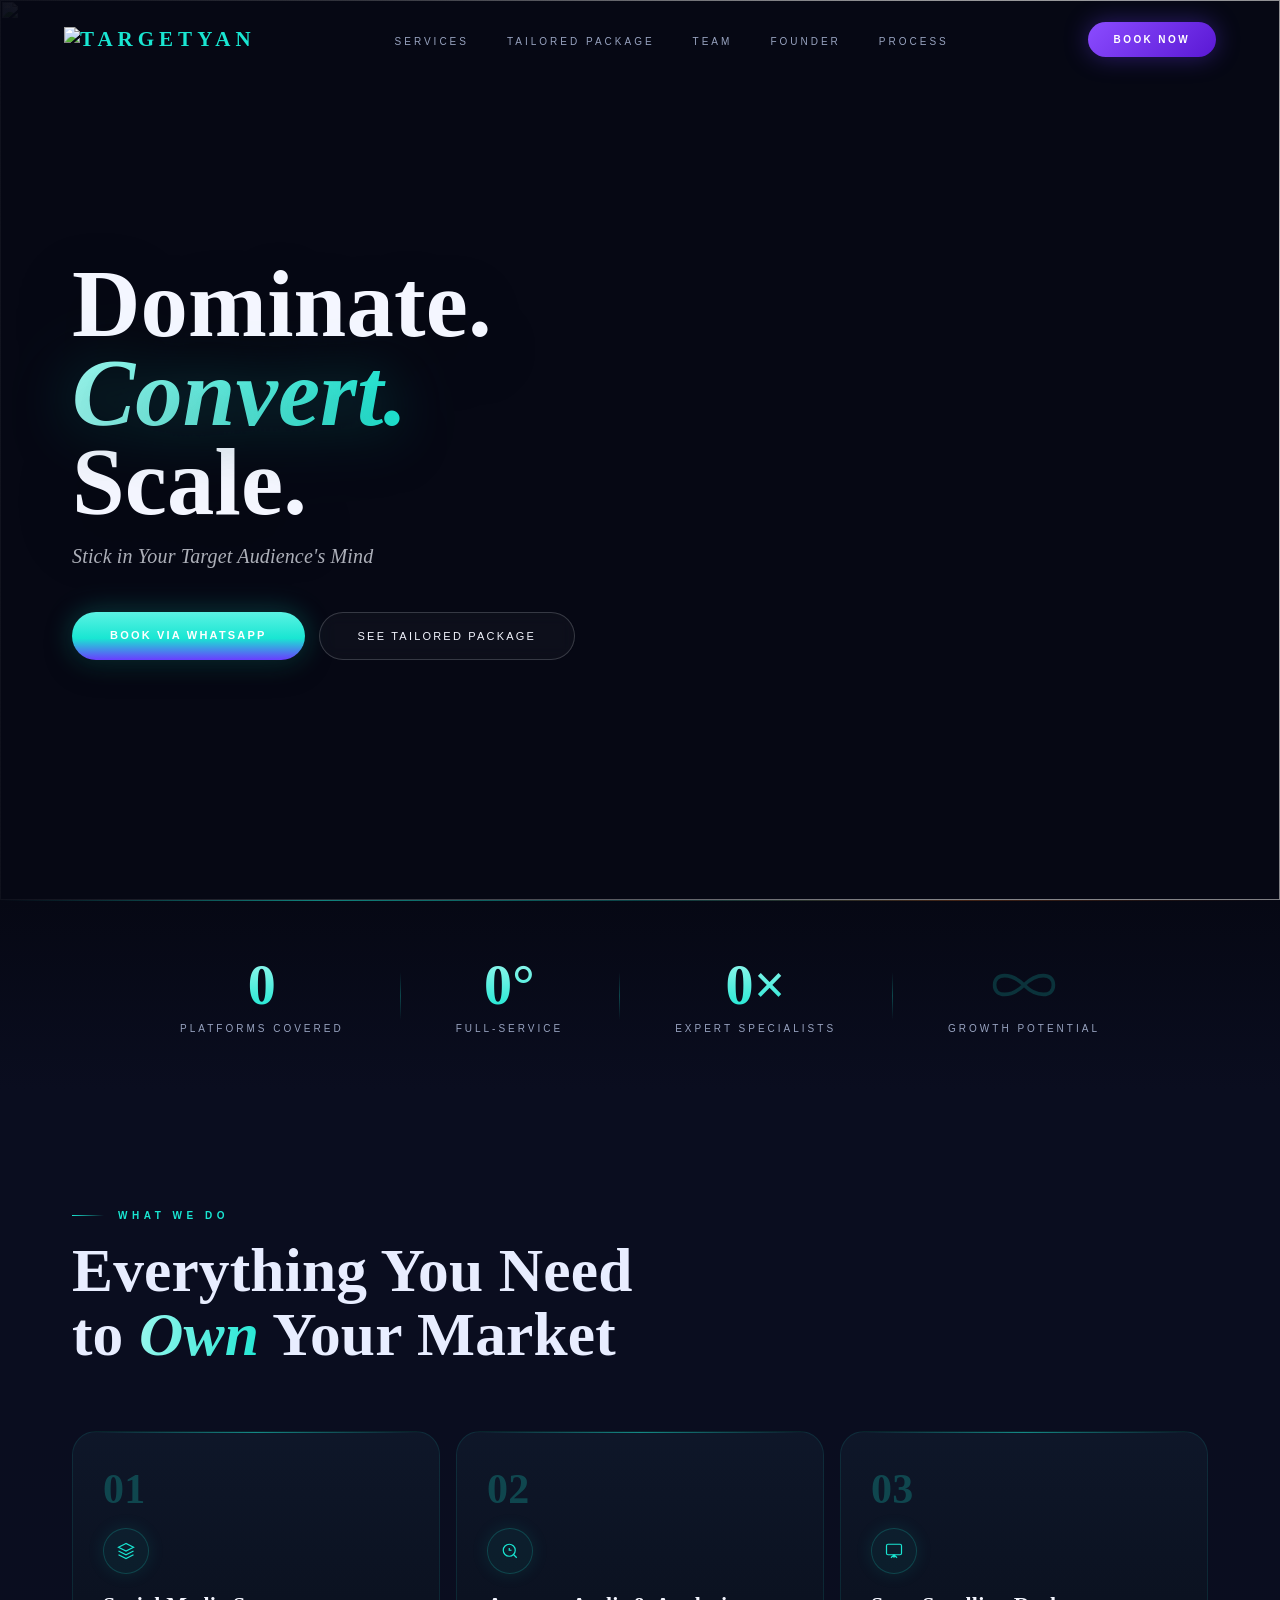
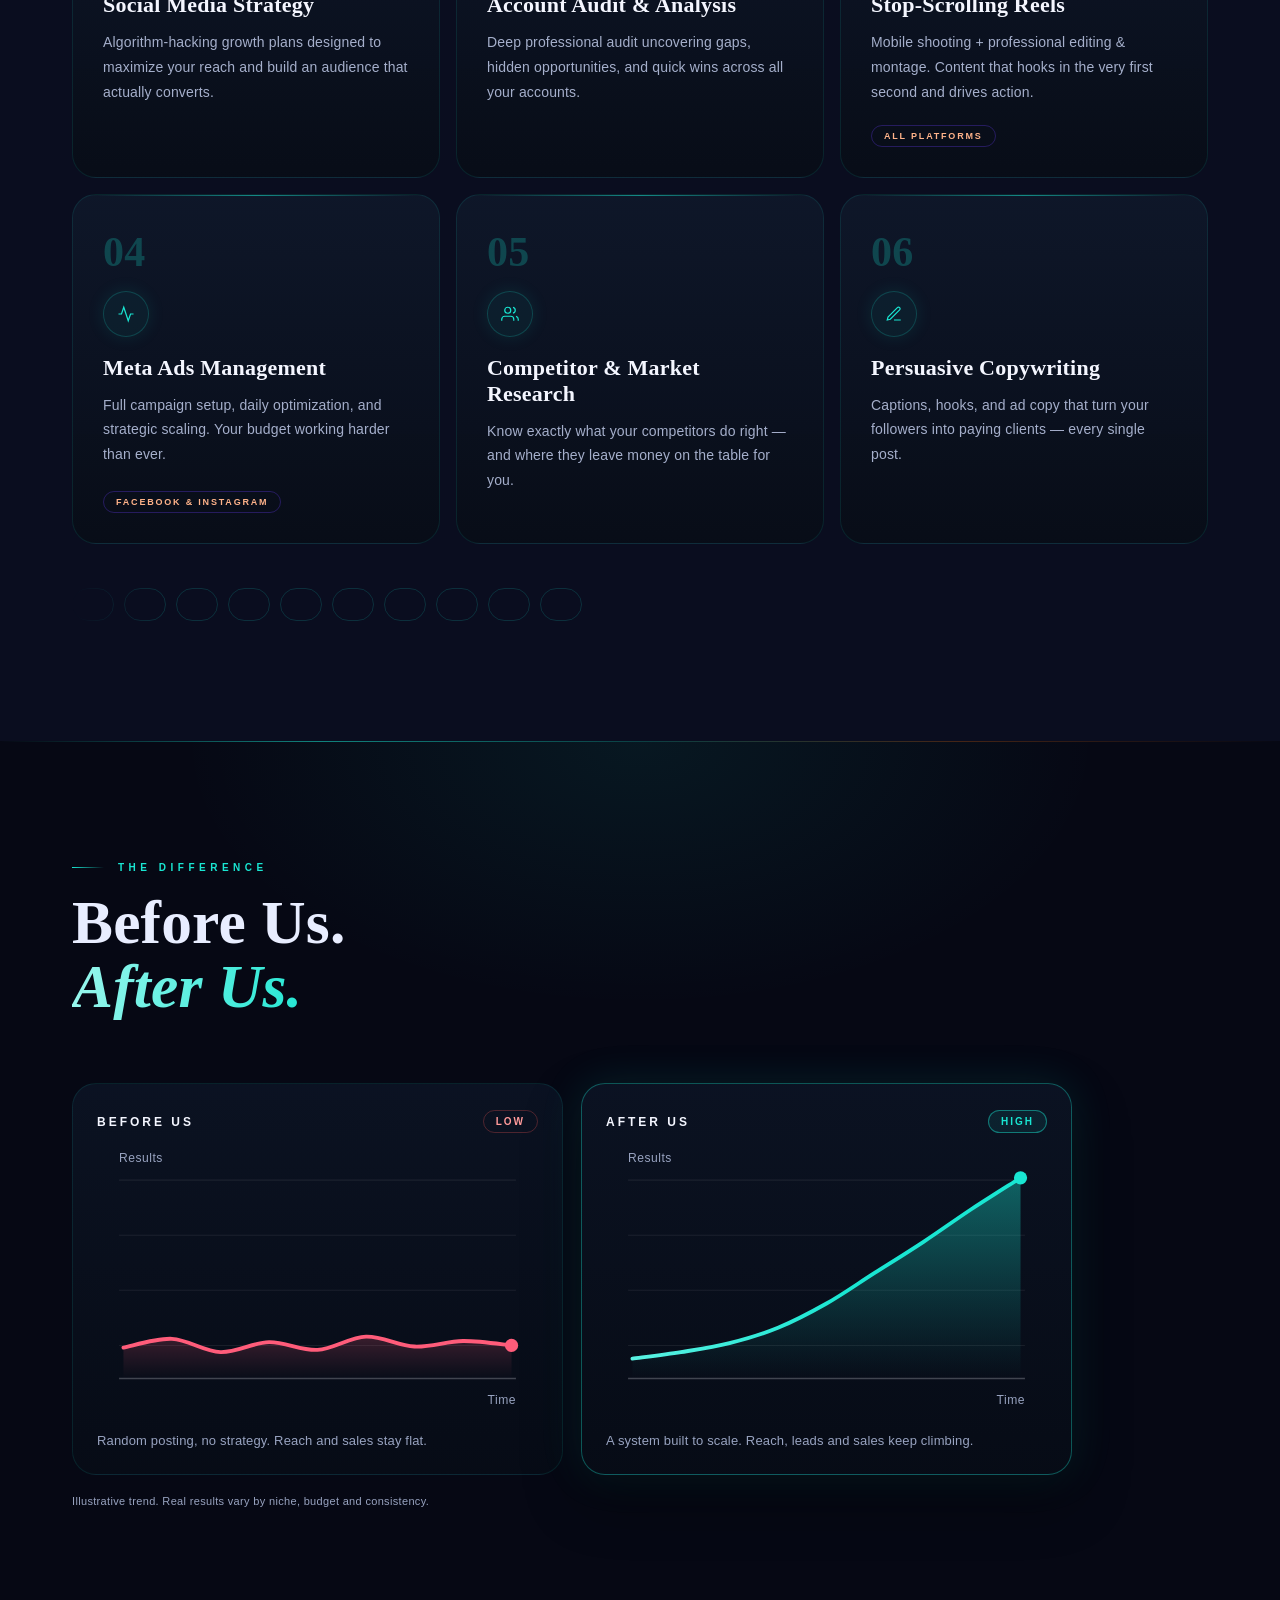
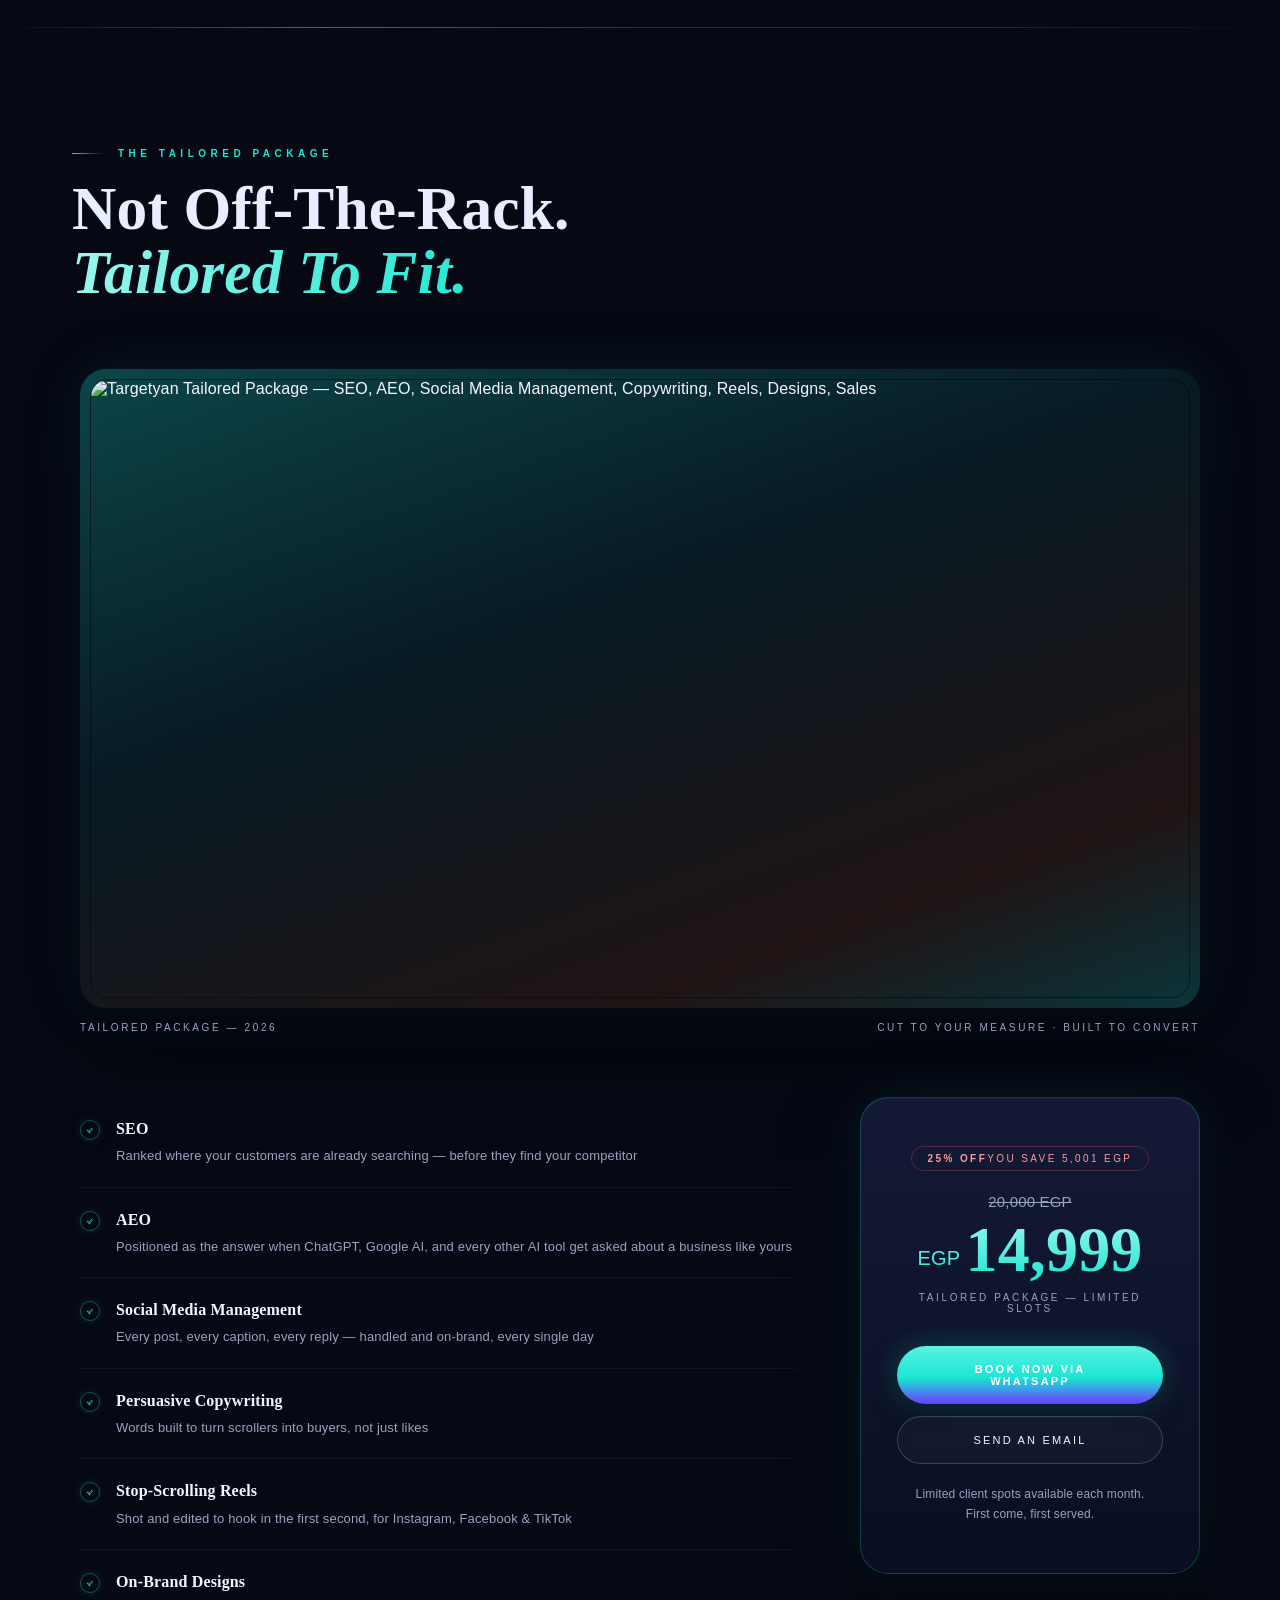
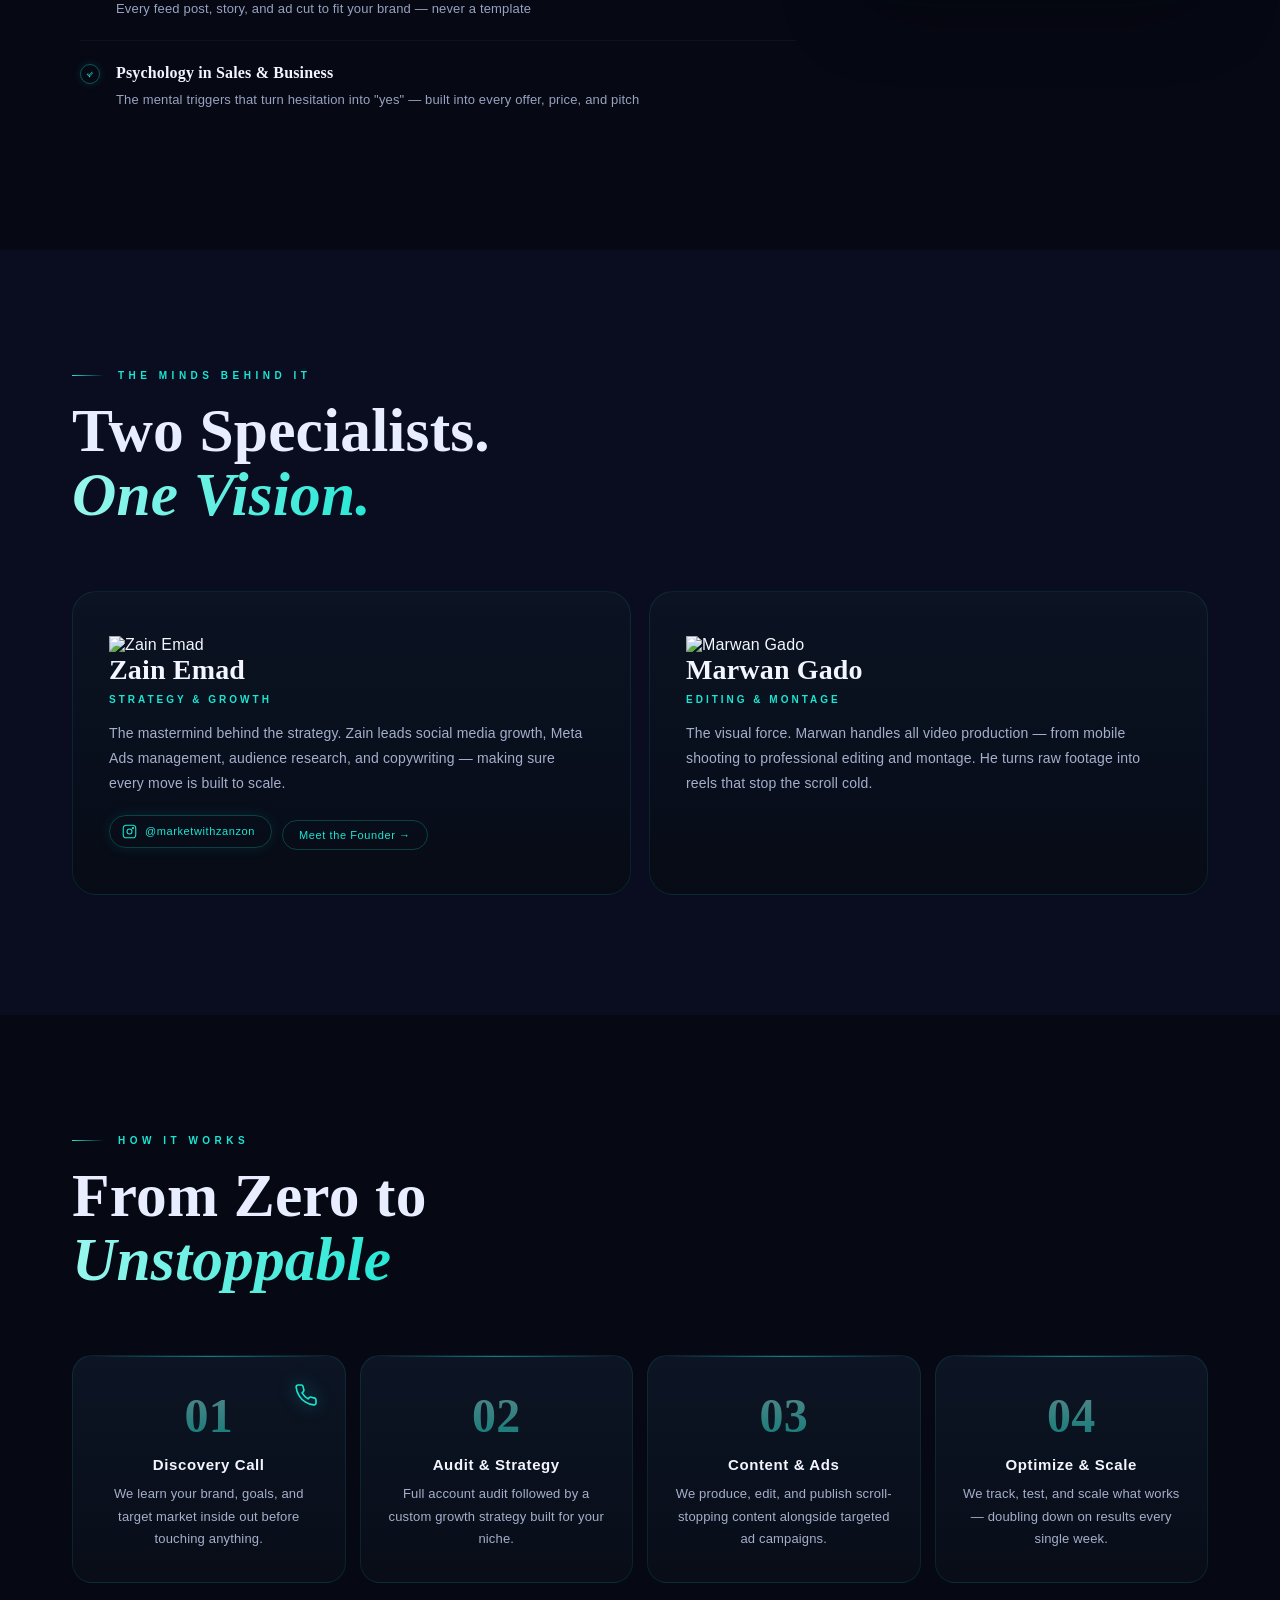
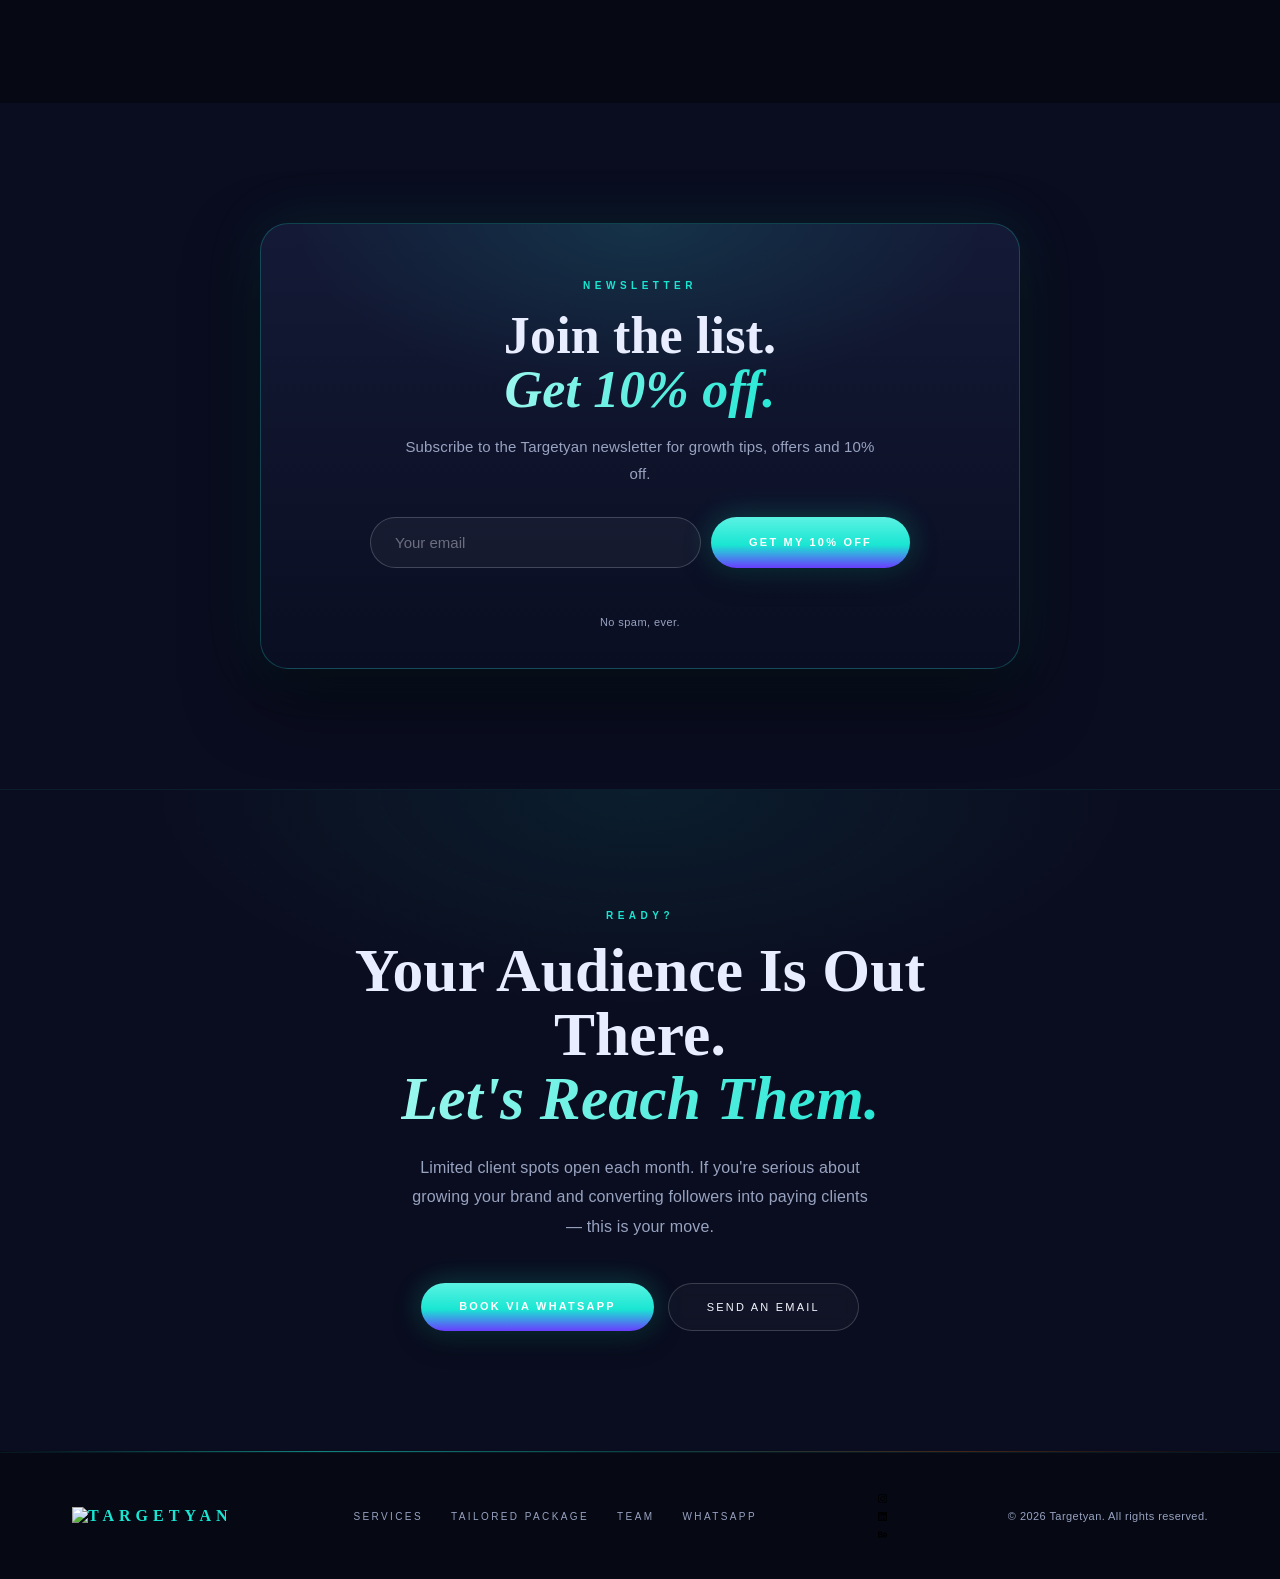
==== commit 82ece140: "Add files via upload" ====
--- a/index.html
+++ b/index.html
@@ -1,38 +1,44 @@
 <!DOCTYPE html>
-<html lang="en">
+<html lang="en" data-desktop>
 <head>
 <meta charset="UTF-8">
 <meta name="viewport" content="width=device-width, initial-scale=1.0">
 <title>Targetyan — SMMA</title>
-<link rel="preload" as="image" href="banner.jpg">
-<link rel="preconnect" href="https://fonts.googleapis.com">
-<link rel="preconnect" href="https://fonts.gstatic.com" crossorigin>
-<link href="https://fonts.googleapis.com/css2?family=Playfair+Display:ital,wght@0,500;0,700;0,900;1,500;1,700&family=DM+Sans:ital,wght@0,300;0,400;0,500;0,600;1,400&display=swap" rel="stylesheet">
+<link rel="icon" href="favicon.ico" sizes="any">
+<link rel="icon" type="image/svg+xml" href="favicon.svg">
+<link rel="icon" type="image/png" sizes="32x32" href="favicon-32.png">
+<link rel="apple-touch-icon" href="apple-touch-icon.png">
+<link rel="manifest" href="site.webmanifest">
+<meta name="theme-color" content="#060814">
+<link rel="preload" as="image" type="image/webp" fetchpriority="high" media="(max-width:768px)" imagesrcset="assets/img/banner-mobile-600.webp 600w, assets/img/banner-mobile-900.webp 900w, assets/img/banner-mobile-1350.webp 1350w" imagesizes="100vw">
+<link rel="preload" as="image" type="image/webp" fetchpriority="high" media="(min-width:769px)" imagesrcset="assets/img/banner-1920.webp 1920w, assets/img/banner-2560.webp 2560w, assets/img/banner-3360.webp 3360w, assets/img/banner-4620.webp 4620w" imagesizes="max(100vw, 269vh)">
+<link rel="preload" href="assets/fonts/playfair-display-latin-wght-normal.woff2" as="font" type="font/woff2" crossorigin>
+<link rel="preload" href="assets/fonts/dm-sans-latin-wght-normal.woff2" as="font" type="font/woff2" crossorigin>
+<script>document.documentElement.classList.add("js");setTimeout(function(){if(!window.__tgMotion)document.documentElement.classList.add("no-motion")},3000)</script>
 <style>
+@font-face{font-family:"Playfair Display";font-style:normal;font-weight:400 900;font-display:swap;src:url(assets/fonts/playfair-display-latin-wght-normal.woff2) format("woff2");unicode-range:U+0000-00FF,U+0131,U+0152-0153,U+02BB-02BC,U+02C6,U+02DA,U+02DC,U+0304,U+0308,U+0329,U+2000-206F,U+20AC,U+2122,U+2191,U+2193,U+2212,U+2215,U+FEFF,U+FFFD;}
+@font-face{font-family:"Playfair Display";font-style:italic;font-weight:400 900;font-display:swap;src:url(assets/fonts/playfair-display-latin-wght-italic.woff2) format("woff2");unicode-range:U+0000-00FF,U+0131,U+0152-0153,U+02BB-02BC,U+02C6,U+02DA,U+02DC,U+0304,U+0308,U+0329,U+2000-206F,U+20AC,U+2122,U+2191,U+2193,U+2212,U+2215,U+FEFF,U+FFFD;}
+@font-face{font-family:"DM Sans";font-style:normal;font-weight:100 1000;font-display:swap;src:url(assets/fonts/dm-sans-latin-wght-normal.woff2) format("woff2");unicode-range:U+0000-00FF,U+0131,U+0152-0153,U+02BB-02BC,U+02C6,U+02DA,U+02DC,U+0304,U+0308,U+0329,U+2000-206F,U+20AC,U+2122,U+2191,U+2193,U+2212,U+2215,U+FEFF,U+FFFD;}
 *,*::before,*::after{margin:0;padding:0;box-sizing:border-box;}
 :root{
-  --g:#C8A94A;--gl:#F2D06B;--gd:#8A6A24;
-  --c:#F4EBD8;--ink:#E8DCC0;
-  --bg:#06040A;--bg2:#0B0810;--bg3:#100C16;--bg4:#16101C;
-  --muted:#7A6E88;
-  --pink:#FF2D95;--cyan:#00E5FF;--pur:#7B35ED;
-}
-::selection{background:rgba(200,169,74,.28);color:#fff;}
+  --g:#19E6D2;--gl:#5BF2E3;--gd:#1B44C8;
+  --c:#F4F6FF;--ink:#E8EDFF;
+  --bg:#060814;--bg2:#0A0D1F;--bg3:#10142B;--bg4:#171C38;
+  --muted:#8089A8;
+  --pink:#FF7A3D;--cyan:#19E6D2;--pur:#6A3DFF;
+}
+::selection{background:rgba(25,230,210,.28);color:#fff;}
 html{scroll-behavior:smooth;}
 body{
   font-family:'DM Sans',sans-serif;background:var(--bg);color:var(--c);
   overflow-x:hidden;letter-spacing:.01em;
 }
-body::after{
-  content:'';position:fixed;inset:0;pointer-events:none;z-index:8;opacity:.028;
-  background-image:url("data:image/svg+xml,%3Csvg viewBox='0 0 200 200' xmlns='http://www.w3.org/2000/svg'%3E%3Cfilter id='n'%3E%3CfeTurbulence type='fractalNoise' baseFrequency='.85' numOctaves='4' stitchTiles='stitch'/%3E%3C/filter%3E%3Crect width='100%25' height='100%25' filter='url(%23n)'/%3E%3C/svg%3E");
-}
 ::-webkit-scrollbar{width:8px;}
 ::-webkit-scrollbar-track{background:var(--bg);}
-::-webkit-scrollbar-thumb{background:#2a2233;border-radius:8px;}
+::-webkit-scrollbar-thumb{background:#2a3050;border-radius:8px;}
 
 #scroll-bar{
-  position:fixed;top:0;left:0;height:1.5px;width:0;z-index:10000;
+  position:fixed;top:0;left:0;height:1.5px;width:100%;transform:scaleX(0);transform-origin:left;z-index:10000;
   background:linear-gradient(90deg,var(--g),var(--cyan),var(--pink),var(--g));
 }
 
@@ -45,9 +51,9 @@
 }
 nav.scrolled{
   padding:14px 64px;
-  background:rgba(6,4,10,.82);
+  background:rgba(6,8,20,.82);
   backdrop-filter:blur(22px) saturate(1.2);
-  border-bottom-color:rgba(200,169,74,.1);
+  border-bottom-color:rgba(25,230,210,.1);
 }
 .logo{
   font-family:'Playfair Display',serif;font-size:21px;font-weight:900;
@@ -62,7 +68,7 @@
 .nav-links a::after{
   content:'';position:absolute;left:0;bottom:0;width:100%;height:1px;
   background:linear-gradient(90deg,var(--g),var(--cyan));
-  box-shadow:0 0 8px rgba(200,169,74,.6);
+  box-shadow:0 0 8px rgba(25,230,210,.6);
   transform:scaleX(0);transform-origin:left;transition:transform .35s ease;
 }
 .nav-links a:hover{color:var(--g);}
@@ -72,15 +78,15 @@
   color:#fff;padding:12px 26px;border-radius:100px;
   font-size:10px;letter-spacing:2.4px;text-transform:uppercase;font-weight:600;
   text-decoration:none;display:inline-block;
-  box-shadow:0 0 24px rgba(123,53,237,.38);
+  box-shadow:0 0 24px rgba(106,61,255,.38);
   transition:transform .3s,box-shadow .3s;
 }
-.nav-btn:hover{transform:translateY(-2px);box-shadow:0 8px 32px rgba(123,53,237,.5);}
+.nav-btn:hover{transform:translateY(-2px);box-shadow:0 8px 32px rgba(106,61,255,.5);}
 
 /* HERO */
 .hero{
   position:relative;width:100%;height:100vh;min-height:720px;
-  display:flex;align-items:center;overflow:hidden;background:#06040A;
+  display:flex;align-items:center;overflow:hidden;background:#060814;
 }
 .hero-banner{
   position:absolute;inset:0;width:100%;height:100%;
@@ -89,32 +95,30 @@
 .hero-left{
   position:absolute;inset:0;
   background:linear-gradient(90deg,
-    rgba(6,4,10,.9) 0%,
-    rgba(6,4,10,.64) 28%,
-    rgba(6,4,10,.28) 52%,
-    rgba(6,4,10,.06) 72%,
+    rgba(6,8,20,.9) 0%,
+    rgba(6,8,20,.64) 28%,
+    rgba(6,8,20,.28) 52%,
+    rgba(6,8,20,.06) 72%,
     transparent 88%);
 }
 .hero-vignette{
   position:absolute;inset:0;pointer-events:none;
-  background:radial-gradient(ellipse 80% 70% at 70% 45%, transparent 40%, rgba(6,4,10,.45) 100%);
+  background:radial-gradient(ellipse 80% 70% at 70% 45%, transparent 40%, rgba(6,8,20,.45) 100%);
 }
 .hero-content{position:relative;z-index:2;padding:108px 72px 88px;max-width:660px;}
 .hero-pill{
   display:inline-flex;align-items:center;gap:12px;
-  background:rgba(200,169,74,.06);border:1px solid rgba(200,169,74,.28);
+  background:rgba(25,230,210,.06);border:1px solid rgba(25,230,210,.28);
   padding:8px 18px 8px 10px;border-radius:100px;margin-bottom:30px;
   font-size:10px;letter-spacing:2.8px;text-transform:uppercase;color:var(--g);font-weight:600;
-  animation:pillFloat 4.5s ease-in-out infinite;
-}
-@keyframes pillFloat{0%,100%{transform:translateY(0);}50%{transform:translateY(-6px);}}
+}
 .hero-pill .mark{
-  width:22px;height:22px;border:1px solid rgba(200,169,74,.55);border-radius:50%;
+  width:22px;height:22px;border:1px solid rgba(25,230,210,.55);border-radius:50%;
   display:flex;align-items:center;justify-content:center;
-  box-shadow:0 0 12px rgba(200,169,74,.22);
+  box-shadow:0 0 12px rgba(25,230,210,.22);
 }
 .hero-pill .mark i{width:5px;height:5px;border-radius:50%;background:var(--g);box-shadow:0 0 8px var(--g);}
-.hero-pill em{font-style:normal;color:rgba(245,236,216,.4);}
+.hero-pill em{font-style:normal;color:rgba(244,246,255,.4);}
 .hero h1{
   font-family:'Playfair Display',serif;
   font-size:clamp(56px,7.4vw,96px);font-weight:900;line-height:.94;
@@ -123,38 +127,38 @@
 }
 .hero h1 em{
   font-style:italic;font-weight:700;
-  background:linear-gradient(100deg,#F7E08A,#C8A94A 35%,#9A7020 55%,#C8A94A 75%,#F7E08A);
+  background:linear-gradient(100deg,#9BF7EE,#19E6D2 35%,#6A3DFF 55%,#19E6D2 75%,#9BF7EE);
   background-size:300% 100%;
   -webkit-background-clip:text;-webkit-text-fill-color:transparent;background-clip:text;
-  filter:drop-shadow(0 0 28px rgba(200,169,74,.28));
+  filter:drop-shadow(0 0 28px rgba(25,230,210,.28));
   animation:gradShift 7s ease-in-out infinite;
 }
 @keyframes gradShift{0%{background-position:0% 50%;}50%{background-position:100% 50%;}100%{background-position:0% 50%;}}
 .hero-sub{
   font-family:'Playfair Display',serif;font-size:20px;font-style:italic;font-weight:500;
-  color:rgba(245,236,216,.52);margin-bottom:44px;
+  color:rgba(244,246,255,.52);margin-bottom:44px;
 }
 .hero-ctas{display:flex;gap:14px;flex-wrap:wrap;}
 
 .btn-gold{
-  background:linear-gradient(180deg,#F2D06B,#C8A94A 55%,#9A7020);
-  color:#120E08;padding:17px 38px;border-radius:100px;
+  background:linear-gradient(180deg,#5BF2E3,#19E6D2 55%,#6A3DFF);
+  color:#fff;padding:17px 38px;border-radius:100px;
   font-size:11px;letter-spacing:2.2px;text-transform:uppercase;font-weight:700;
   text-decoration:none;display:inline-block;
-  box-shadow:0 8px 28px rgba(0,0,0,.35),0 0 28px rgba(200,169,74,.28);
+  box-shadow:0 8px 28px rgba(0,0,0,.35),0 0 28px rgba(25,230,210,.28);
   transition:transform .3s,box-shadow .3s;
 }
-.btn-gold:hover{transform:translateY(-2px);box-shadow:0 14px 40px rgba(0,0,0,.4),0 0 40px rgba(200,169,74,.45);}
+.btn-gold:hover{transform:translateY(-2px);box-shadow:0 14px 40px rgba(0,0,0,.4),0 0 40px rgba(25,230,210,.45);}
 .btn-outline{
   background:rgba(255,255,255,.03);color:var(--c);
-  padding:17px 38px;border:1px solid rgba(245,236,216,.18);border-radius:100px;
+  padding:17px 38px;border:1px solid rgba(244,246,255,.18);border-radius:100px;
   font-size:11px;letter-spacing:2.2px;text-transform:uppercase;font-weight:500;
   text-decoration:none;display:inline-block;backdrop-filter:blur(8px);
   transition:border-color .3s,background .3s;
 }
-.btn-outline:hover{border-color:rgba(245,236,216,.42);background:rgba(255,255,255,.06);box-shadow:0 0 24px rgba(245,236,216,.08);}
-
-.glow-rule{height:1px;background:linear-gradient(90deg,transparent,rgba(200,169,74,.55),rgba(0,229,255,.25),rgba(255,45,149,.25),transparent);}
+.btn-outline:hover{border-color:rgba(244,246,255,.42);background:rgba(255,255,255,.06);box-shadow:0 0 24px rgba(244,246,255,.08);}
+
+.glow-rule{height:1px;background:linear-gradient(90deg,transparent,rgba(25,230,210,.55),rgba(25,230,210,.25),rgba(255,122,26,.25),transparent);}
 
 /* STATS */
 .stats{
@@ -163,27 +167,27 @@
   background:linear-gradient(180deg,var(--bg),var(--bg2));
 }
 .stat{text-align:center;padding:0 56px;position:relative;border-radius:20px;transition:background .3s,box-shadow .3s;}
-.stat:hover{background:rgba(200,169,74,.04);box-shadow:0 0 40px rgba(200,169,74,.08);}
+.stat:hover{background:rgba(25,230,210,.04);box-shadow:0 0 40px rgba(25,230,210,.08);}
 .stat+.stat::before{
   content:'';position:absolute;left:0;top:50%;transform:translateY(-50%);
   height:48px;width:1px;
-  background:linear-gradient(180deg,transparent,rgba(200,169,74,.28),transparent);
+  background:linear-gradient(180deg,transparent,rgba(25,230,210,.28),transparent);
 }
 .stat-n{
   font-family:'Playfair Display',serif;font-size:56px;font-weight:900;line-height:1;
-  background:linear-gradient(180deg,#F7E08A,#C8A94A);
+  background:linear-gradient(180deg,#9BF7EE,#19E6D2);
   -webkit-background-clip:text;-webkit-text-fill-color:transparent;background-clip:text;
 }
 .stat-l{font-size:10px;letter-spacing:3px;text-transform:uppercase;color:var(--muted);margin-top:10px;}
 .stat-inf{display:flex;justify-content:center;height:56px;align-items:center;}
 .stat-inf svg{width:86px;height:42px;overflow:visible;}
-.inf-track{fill:none;stroke:rgba(200,169,74,.18);stroke-width:3.5;stroke-linecap:round;}
-.inf-draw{fill:none;stroke:url(#infGrad);stroke-width:3.5;stroke-linecap:round;stroke-dasharray:180;stroke-dashoffset:180;filter:drop-shadow(0 0 6px rgba(200,169,74,.5));}
+.inf-track{fill:none;stroke:rgba(25,230,210,.18);stroke-width:3.5;stroke-linecap:round;}
+.inf-draw{fill:none;stroke:url(#infGrad);stroke-width:3.5;stroke-linecap:round;stroke-dasharray:180;stroke-dashoffset:180;filter:drop-shadow(0 0 6px rgba(25,230,210,.5));}
 .stats.on .inf-draw{animation:infDraw 1.4s cubic-bezier(.16,1,.3,1) forwards, infPulse 2.8s ease-in-out 1.4s infinite;}
 .inf-glow{fill:none;stroke:#fff6c8;stroke-width:3.5;stroke-linecap:round;stroke-dasharray:26 154;stroke-dashoffset:180;opacity:0;filter:drop-shadow(0 0 8px var(--g));}
 .stats.on .inf-glow{animation:infTravel 2.6s linear 1.5s infinite;opacity:.9;}
 @keyframes infDraw{to{stroke-dashoffset:0;}}
-@keyframes infPulse{0%,100%{filter:drop-shadow(0 0 6px rgba(200,169,74,.45));}50%{filter:drop-shadow(0 0 14px rgba(255,45,149,.45));}}
+@keyframes infPulse{0%,100%{filter:drop-shadow(0 0 6px rgba(25,230,210,.45));}50%{filter:drop-shadow(0 0 14px rgba(255,122,26,.45));}}
 @keyframes infTravel{to{stroke-dashoffset:-180;}}
 
 /* SECTIONS */
@@ -200,7 +204,7 @@
 }
 .sec-h em{
   font-style:italic;font-weight:700;
-  background:linear-gradient(100deg,#F7E08A 0%,var(--cyan) 30%,var(--pink) 55%,#F7E08A 80%,var(--cyan) 100%);
+  background:linear-gradient(100deg,#9BF7EE 0%,var(--cyan) 30%,var(--pink) 55%,#9BF7EE 80%,var(--cyan) 100%);
   background-size:300% 100%;
   -webkit-background-clip:text;-webkit-text-fill-color:transparent;background-clip:text;
   animation:gradShift 8s ease-in-out infinite;
@@ -209,42 +213,42 @@
 #services{background:var(--bg2);}
 .svc-grid{display:grid;grid-template-columns:repeat(3,1fr);gap:16px;}
 .svc-card{
-  background:linear-gradient(180deg,rgba(22,16,28,.9),rgba(12,8,16,.95));
-  border:1px solid rgba(200,169,74,.1);
+  background:linear-gradient(180deg,rgba(12,20,36,.9),rgba(7,12,22,.95));
+  border:1px solid rgba(25,230,210,.1);
   border-radius:24px;
   padding:36px 30px 32px;
   position:relative;
-  box-shadow:0 0 0 rgba(200,169,74,0);
+  box-shadow:0 0 0 rgba(25,230,210,0);
   transition:border-color .4s,transform .4s,box-shadow .4s;
 }
 .svc-card::before{
   content:'';position:absolute;top:0;left:18px;right:18px;height:1px;
-  background:linear-gradient(90deg,transparent,rgba(200,169,74,.55),transparent);
+  background:linear-gradient(90deg,transparent,rgba(25,230,210,.55),transparent);
 }
 .svc-card:hover{
-  border-color:rgba(200,169,74,.4);
+  border-color:rgba(25,230,210,.4);
   transform:translateY(-6px);
-  box-shadow:0 24px 56px rgba(0,0,0,.45),0 0 42px rgba(200,169,74,.14),inset 0 0 30px rgba(200,169,74,.03);
+  box-shadow:0 24px 56px rgba(0,0,0,.45),0 0 42px rgba(25,230,210,.14),inset 0 0 30px rgba(25,230,210,.03);
 }
 .svc-no{
   font-family:'Playfair Display',serif;font-size:42px;font-weight:900;
-  color:rgba(200,169,74,.09);line-height:1;margin-bottom:18px;
+  color:rgba(25,230,210,.09);line-height:1;margin-bottom:18px;
 }
 .svc-ico{
   width:46px;height:46px;margin-bottom:18px;
   display:flex;align-items:center;justify-content:center;
-  border:1px solid rgba(200,169,74,.2);border-radius:50%;
-  background:rgba(200,169,74,.05);
-  box-shadow:0 0 18px rgba(200,169,74,.1);
+  border:1px solid rgba(25,230,210,.2);border-radius:50%;
+  background:rgba(25,230,210,.05);
+  box-shadow:0 0 18px rgba(25,230,210,.1);
   transition:box-shadow .4s,border-color .4s;
 }
-.svc-card:hover .svc-ico{border-color:rgba(200,169,74,.45);box-shadow:0 0 24px rgba(200,169,74,.32);}
+.svc-card:hover .svc-ico{border-color:rgba(25,230,210,.45);box-shadow:0 0 24px rgba(25,230,210,.32);}
 .svc-ico svg{width:18px;height:18px;stroke:var(--g);fill:none;stroke-width:1.6;}
 .svc-t{font-family:'Playfair Display',serif;font-size:22px;font-weight:700;margin-bottom:12px;letter-spacing:.01em;}
 .svc-d{font-size:14px;color:var(--muted);line-height:1.78;font-weight:300;}
 .svc-badge{
   display:inline-block;margin-top:16px;
-  border:1px solid rgba(123,53,237,.3);color:#C4B0FF;
+  border:1px solid rgba(106,61,255,.3);color:#FFB38A;
   font-size:9px;letter-spacing:1.8px;text-transform:uppercase;
   padding:5px 12px;border-radius:100px;font-weight:600;
 }
@@ -253,12 +257,12 @@
 .plats-wrap:hover .plats-track{animation-play-state:paused;}
 @keyframes platsScroll{from{transform:translateX(0);}to{transform:translateX(-50%);}}
 .plat{
-  padding:10px 20px;border:1px solid rgba(200,169,74,.16);border-radius:100px;
+  padding:10px 20px;border:1px solid rgba(25,230,210,.16);border-radius:100px;
   font-size:10px;letter-spacing:2.4px;text-transform:uppercase;color:var(--ink);
   transition:border-color .3s,box-shadow .3s,background .3s;
   white-space:nowrap;
 }
-.plat:hover{border-color:rgba(200,169,74,.4);box-shadow:0 0 18px rgba(200,169,74,.18);background:rgba(200,169,74,.05);}
+.plat:hover{border-color:rgba(25,230,210,.4);box-shadow:0 0 18px rgba(25,230,210,.18);background:rgba(25,230,210,.05);}
 
 /* PACKAGE as a framed work */
 #package{background:var(--bg);}
@@ -266,14 +270,14 @@
 .pkg-visual{
   width:100%;max-width:1120px;margin:0 auto;
   padding:10px;
-  background:linear-gradient(160deg,rgba(200,169,74,.28),rgba(0,229,255,.08) 40%,rgba(255,45,149,.1) 80%,rgba(200,169,74,.2));
+  background:linear-gradient(160deg,rgba(25,230,210,.28),rgba(25,230,210,.08) 40%,rgba(255,122,26,.1) 80%,rgba(25,230,210,.2));
   border-radius:26px;
-  box-shadow:0 40px 90px rgba(0,0,0,.55),0 0 60px rgba(200,169,74,.1);
+  box-shadow:0 40px 90px rgba(0,0,0,.55),0 0 60px rgba(25,230,210,.1);
 }
 .pkg-visual img{
   width:100%;height:auto;display:block;
   aspect-ratio:1672/941;object-fit:cover;
-  border:1px solid rgba(6,4,10,.6);
+  border:1px solid rgba(6,8,20,.6);
   border-radius:18px;
 }
 .pkg-caption{
@@ -286,28 +290,25 @@
 .feat-row:last-child{border:none;}
 .feat-chk{
   width:20px;height:20px;flex-shrink:0;margin-top:3px;
-  border:1px solid rgba(200,169,74,.35);border-radius:50%;
+  border:1px solid rgba(25,230,210,.35);border-radius:50%;
   display:flex;align-items:center;justify-content:center;
-  box-shadow:0 0 10px rgba(200,169,74,.14);
+  box-shadow:0 0 10px rgba(25,230,210,.14);
 }
 .feat-chk svg{width:8px;height:8px;stroke:var(--g);stroke-width:3;fill:none;}
 .feat-main{font-size:16px;line-height:1.45;font-family:'Playfair Display',serif;font-weight:700;}
 .feat-sub{color:var(--muted);font-size:13px;display:block;margin-top:5px;font-family:'DM Sans',sans-serif;font-weight:300;line-height:1.65;}
 .price-box{
   position:sticky;top:104px;
-  background:linear-gradient(180deg,#16101E,#0E0A14);
-  border:1px solid rgba(200,169,74,.22);
+  background:linear-gradient(180deg,#141A36,#0A0E22);
+  border:1px solid rgba(25,230,210,.22);
   border-radius:28px;
   padding:48px 36px;text-align:center;
-  box-shadow:0 30px 70px rgba(0,0,0,.5),0 0 60px rgba(200,169,74,.1),inset 0 1px 0 rgba(255,255,255,.04);
+  box-shadow:0 30px 70px rgba(0,0,0,.5),0 0 60px rgba(25,230,210,.1),inset 0 1px 0 rgba(255,255,255,.04);
   transition:box-shadow .4s,border-color .4s;
-  animation:priceGlow 4s ease-in-out infinite;
-}
-@keyframes priceGlow{
-  0%,100%{box-shadow:0 30px 70px rgba(0,0,0,.5),0 0 50px rgba(200,169,74,.1),inset 0 1px 0 rgba(255,255,255,.04);}
-  50%{box-shadow:0 30px 70px rgba(0,0,0,.5),0 0 78px rgba(200,169,74,.24),inset 0 1px 0 rgba(255,255,255,.04);}
-}
-.price-box:hover{border-color:rgba(200,169,74,.36);animation-play-state:paused;box-shadow:0 30px 70px rgba(0,0,0,.5),0 0 80px rgba(200,169,74,.2);}
+}
+.price-box::after{content:"";position:absolute;inset:0;border-radius:inherit;pointer-events:none;box-shadow:0 0 78px rgba(25,230,210,.3);opacity:0;animation:priceGlow 4s ease-in-out infinite;}
+@keyframes priceGlow{0%,100%{opacity:0;}50%{opacity:1;}}
+.price-box:hover{border-color:rgba(25,230,210,.36);animation-play-state:paused;box-shadow:0 30px 70px rgba(0,0,0,.5),0 0 80px rgba(25,230,210,.2);}
 .save-pill{
   display:inline-block;border:1px solid rgba(220,80,80,.3);color:#FF9A9A;
   font-size:10px;letter-spacing:2.4px;text-transform:uppercase;
@@ -316,7 +317,7 @@
 .p-was{font-size:15px;color:var(--muted);text-decoration:line-through;margin-bottom:8px;}
 .p-now{
   font-family:'Playfair Display',serif;line-height:1;margin-bottom:10px;
-  background:linear-gradient(180deg,#F7E08A,#C8A94A);
+  background:linear-gradient(180deg,#9BF7EE,#19E6D2);
   -webkit-background-clip:text;-webkit-text-fill-color:transparent;background-clip:text;
 }
 .p-big{font-size:64px;font-weight:900;}
@@ -329,58 +330,58 @@
 #team{background:var(--bg2);}
 .team-grid{display:grid;grid-template-columns:1fr 1fr;gap:18px;max-width:860px;}
 .team-card{
-  background:linear-gradient(180deg,rgba(22,16,28,.9),rgba(12,8,16,.95));
-  border:1px solid rgba(200,169,74,.1);
+  background:linear-gradient(180deg,rgba(12,20,36,.9),rgba(7,12,22,.95));
+  border:1px solid rgba(25,230,210,.1);
   border-radius:24px;
   padding:44px 36px;transition:border-color .35s,transform .35s,box-shadow .35s;
 }
-.team-card:hover{border-color:rgba(200,169,74,.32);transform:translateY(-4px);box-shadow:0 24px 56px rgba(0,0,0,.4),0 0 44px rgba(200,169,74,.14);}
+.team-card:hover{border-color:rgba(25,230,210,.32);transform:translateY(-4px);box-shadow:0 24px 56px rgba(0,0,0,.4),0 0 44px rgba(25,230,210,.14);}
 .t-avatar{
   width:68px;height:68px;margin-bottom:22px;
-  border:1px solid rgba(200,169,74,.3);border-radius:50%;
+  border:1px solid rgba(25,230,210,.3);border-radius:50%;
   display:flex;align-items:center;justify-content:center;
   font-family:'Playfair Display',serif;font-size:22px;font-weight:900;color:var(--g);
-  box-shadow:0 0 22px rgba(200,169,74,.16);
+  box-shadow:0 0 22px rgba(25,230,210,.16);
   transition:box-shadow .35s;
 }
-.team-card:hover .t-avatar{box-shadow:0 0 30px rgba(200,169,74,.32);}
+.team-card:hover .t-avatar{box-shadow:0 0 30px rgba(25,230,210,.32);}
 .t-name{font-family:'Playfair Display',serif;font-size:28px;font-weight:700;margin-bottom:8px;}
 .t-role{font-size:10px;letter-spacing:3px;text-transform:uppercase;color:var(--g);font-weight:600;margin-bottom:16px;}
 .t-bio{font-size:14px;color:var(--muted);line-height:1.8;font-weight:300;}
 .t-ig{
   display:inline-flex;align-items:center;gap:8px;margin-top:18px;
-  border:1px solid rgba(200,169,74,.24);border-radius:100px;
+  border:1px solid rgba(25,230,210,.24);border-radius:100px;
   padding:8px 16px 8px 12px;
   font-size:11px;letter-spacing:.6px;color:var(--g);text-decoration:none;font-weight:500;
-  box-shadow:0 0 14px rgba(200,169,74,.1);
+  box-shadow:0 0 14px rgba(25,230,210,.1);
   transition:border-color .3s,box-shadow .3s,background .3s,transform .3s;
 }
 .t-ig svg{width:15px;height:15px;stroke:var(--g);fill:none;stroke-width:1.7;}
-.t-ig:hover{border-color:rgba(200,169,74,.5);background:rgba(200,169,74,.06);box-shadow:0 0 22px rgba(200,169,74,.28);transform:translateY(-1px);}
+.t-ig:hover{border-color:rgba(25,230,210,.5);background:rgba(25,230,210,.06);box-shadow:0 0 22px rgba(25,230,210,.28);transform:translateY(-1px);}
 
 #process{background:var(--bg);}
 .proc-grid{display:grid;grid-template-columns:repeat(4,1fr);gap:14px;}
 .proc-card{
-  background:rgba(16,12,22,.9);border:1px solid rgba(255,255,255,.04);
+  background:rgba(10,17,30,.9);border:1px solid rgba(255,255,255,.04);
   border-radius:20px;
   padding:36px 22px 32px;text-align:center;transition:border-color .35s,transform .35s,box-shadow .35s;
 }
-.proc-card:hover{border-color:rgba(200,169,74,.28);transform:translateY(-4px);box-shadow:0 20px 46px rgba(0,0,0,.4),0 0 36px rgba(200,169,74,.12);}
+.proc-card:hover{border-color:rgba(25,230,210,.28);transform:translateY(-4px);box-shadow:0 20px 46px rgba(0,0,0,.4),0 0 36px rgba(25,230,210,.12);}
 .proc-n{
   font-family:'Playfair Display',serif;font-size:48px;font-weight:900;
-  background:linear-gradient(180deg,#F7E08A,#C8A94A);
+  background:linear-gradient(180deg,#9BF7EE,#19E6D2);
   -webkit-background-clip:text;-webkit-text-fill-color:transparent;background-clip:text;
   opacity:.28;line-height:1;margin-bottom:16px;
 }
 .proc-t{font-size:15px;font-weight:600;margin-bottom:10px;letter-spacing:.04em;}
 .proc-d{font-size:13px;color:var(--muted);line-height:1.7;font-weight:300;}
-.proc-call{border-color:rgba(200,169,74,.16);}
+.proc-call{border-color:rgba(25,230,210,.16);}
 .phone-wrap{position:relative;width:58px;height:58px;margin:0 auto 14px;display:flex;align-items:center;justify-content:center;}
 .phone-wrap .ring{position:absolute;inset:0;border-radius:50%;border:1px solid var(--g);opacity:0;transform:scale(.55);}
 .proc-call.on .ring.r1{animation:ringOut 1.9s ease-out infinite;}
 .proc-call.on .ring.r2{animation:ringOut 1.9s ease-out .4s infinite;border-color:var(--cyan);}
 .proc-call.on .ring.r3{animation:ringOut 1.9s ease-out .8s infinite;border-color:var(--pink);}
-.phone-ico{width:24px;height:24px;stroke:var(--g);fill:none;stroke-width:1.6;stroke-linecap:round;stroke-linejoin:round;position:relative;z-index:1;filter:drop-shadow(0 0 8px rgba(200,169,74,.5));}
+.phone-ico{width:24px;height:24px;stroke:var(--g);fill:none;stroke-width:1.6;stroke-linecap:round;stroke-linejoin:round;position:relative;z-index:1;filter:drop-shadow(0 0 8px rgba(25,230,210,.5));}
 .proc-call.on .phone-ico{animation:phoneShake 1.9s ease-in-out infinite;}
 @keyframes ringOut{0%{opacity:.65;transform:scale(.55);}100%{opacity:0;transform:scale(1.55);}}
 @keyframes phoneShake{0%,55%,100%{transform:rotate(0);}8%{transform:rotate(14deg);}16%{transform:rotate(-12deg);}24%{transform:rotate(10deg);}32%{transform:rotate(-8deg);}40%{transform:rotate(5deg);}48%{transform:rotate(0);}}
@@ -388,9 +389,9 @@
 #cta{
   text-align:center;
   background:
-    radial-gradient(ellipse 70% 60% at 50% 0%, rgba(200,169,74,.08), transparent 55%),
+    radial-gradient(ellipse 70% 60% at 50% 0%, rgba(25,230,210,.08), transparent 55%),
     var(--bg2);
-  border-top:1px solid rgba(200,169,74,.08);
+  border-top:1px solid rgba(25,230,210,.08);
 }
 #cta .sec-tag{justify-content:center;}
 #cta .sec-tag::before{display:none;}
@@ -399,7 +400,7 @@
 .cta-row{display:flex;gap:14px;justify-content:center;flex-wrap:wrap;}
 
 footer{
-  background:var(--bg);border-top:1px solid rgba(200,169,74,.08);
+  background:var(--bg);border-top:1px solid rgba(25,230,210,.08);
   padding:36px 72px;display:flex;justify-content:space-between;align-items:center;
 }
 .f-logo{font-family:'Playfair Display',serif;font-size:16px;font-weight:900;letter-spacing:5px;text-transform:uppercase;color:var(--g);}
@@ -408,32 +409,18 @@
 .f-links a:hover{color:var(--g);}
 .f-copy{font-size:11px;color:var(--muted);letter-spacing:.04em;}
 
-.fi{opacity:0;transform:translateY(18px);transition:opacity .8s ease,transform .8s ease;}
-.fi.on{opacity:1;transform:translateY(0);}
-.svc-grid .svc-card:nth-child(1){transition-delay:0s;}
-.svc-grid .svc-card:nth-child(2){transition-delay:.08s;}
-.svc-grid .svc-card:nth-child(3){transition-delay:.16s;}
-.svc-grid .svc-card:nth-child(4){transition-delay:.24s;}
-.svc-grid .svc-card:nth-child(5){transition-delay:.32s;}
-.svc-grid .svc-card:nth-child(6){transition-delay:.4s;}
-.team-grid .team-card:nth-child(1){transition-delay:0s;}
-.team-grid .team-card:nth-child(2){transition-delay:.12s;}
-.proc-grid .proc-card:nth-child(1){transition-delay:0s;}
-.proc-grid .proc-card:nth-child(2){transition-delay:.1s;}
-.proc-grid .proc-card:nth-child(3){transition-delay:.2s;}
-.proc-grid .proc-card:nth-child(4){transition-delay:.3s;}
 
 @media(max-width:1100px){
   .svc-grid{grid-template-columns:repeat(2,1fr);}
   .pkg-layout{grid-template-columns:1fr;}
-  .price-box{position:static;}
+  .price-box{position:relative;}
 }
 @media(max-width:768px){
   nav,nav.scrolled{padding:14px 20px;}
   .nav-links{display:none;}
   .hero{min-height:600px;height:100svh;}
   .hero-banner{object-position:68% center;}
-  .hero-left{background:linear-gradient(180deg,rgba(6,4,10,.3) 0%,rgba(6,4,10,.72) 48%,rgba(6,4,10,.96) 100%);}
+  .hero-left{background:linear-gradient(180deg,rgba(6,8,20,.3) 0%,rgba(6,8,20,.72) 48%,rgba(6,8,20,.96) 100%);}
   .hero-content{padding:110px 24px 56px;text-align:center;display:flex;flex-direction:column;align-items:center;}
   .hero h1{font-size:clamp(44px,13vw,62px);}
   .hero-ctas{flex-direction:column;width:100%;align-items:center;}
@@ -454,18 +441,18 @@
     position:fixed;top:0;left:0;width:5px;height:5px;border-radius:50%;
     background:var(--g);pointer-events:none;z-index:9999;
     transform:translate(-50%,-50%);
-    box-shadow:0 0 8px rgba(200,169,74,.9);
+    box-shadow:0 0 8px rgba(25,230,210,.9);
     transition:opacity .15s,background .15s,width .15s,height .15s;
   }
   .cursor-ring{
     position:fixed;top:0;left:0;width:34px;height:34px;border-radius:50%;
-    border:1px solid rgba(200,169,74,.75);pointer-events:none;z-index:9998;
+    border:1px solid rgba(25,230,210,.75);pointer-events:none;z-index:9998;
     transform:translate(-50%,-50%);
-    box-shadow:0 0 16px rgba(200,169,74,.28),inset 0 0 10px rgba(200,169,74,.06);
+    box-shadow:0 0 16px rgba(25,230,210,.28),inset 0 0 10px rgba(25,230,210,.06);
     transition:width .15s,height .15s,border-color .15s,box-shadow .15s,opacity .2s;
   }
   .cursor-ring i{
-    position:absolute;background:rgba(200,169,74,.75);border-radius:1px;
+    position:absolute;background:rgba(25,230,210,.75);border-radius:1px;
     transition:opacity .25s,background .3s;
   }
   .cursor-ring i:nth-child(1){top:-9px;left:50%;width:1.5px;height:7px;transform:translateX(-50%);}
@@ -473,36 +460,122 @@
   .cursor-ring i:nth-child(3){left:-9px;top:50%;height:1.5px;width:7px;transform:translateY(-50%);}
   .cursor-ring i:nth-child(4){right:-9px;top:50%;height:1.5px;width:7px;transform:translateY(-50%);}
   .cursor-ring.hov{
-    width:56px;height:56px;border-color:rgba(0,229,255,.7);
-    box-shadow:0 0 26px rgba(0,229,255,.32),inset 0 0 14px rgba(0,229,255,.08);
+    width:56px;height:56px;border-color:rgba(25,230,210,.7);
+    box-shadow:0 0 26px rgba(25,230,210,.32),inset 0 0 14px rgba(25,230,210,.08);
   }
   .cursor-ring.hov i{opacity:0;}
-  .cursor-dot.hov{background:var(--cyan);box-shadow:0 0 10px rgba(0,229,255,.9);width:4px;height:4px;}
+  .cursor-dot.hov{background:var(--cyan);box-shadow:0 0 10px rgba(25,230,210,.9);width:4px;height:4px;}
   .cursor-ring.down{width:26px;height:26px;}
 }
+
+/* ===== motion layer (animations run from assets/motion-site.js) ===== */
+.js .fi:not(.on){opacity:0}
+.js .hero-content>*:not(.on){opacity:0}
+.no-motion .fi,.no-motion .hero-content>*{opacity:1!important;transform:none!important}
+.sec-h em{animation-play-state:paused}
+.sec-h.on em{animation-play-state:running}
+.sr-only{position:absolute;width:1px;height:1px;overflow:hidden;clip:rect(0 0 0 0);white-space:nowrap}
+.p-big{font-variant-numeric:tabular-nums}
+.pkg-visual picture{display:block}
+
+/* ===== before / after charts ===== */
+#results{background:radial-gradient(ellipse 60% 50% at 50% 0%,rgba(25,230,210,.07),transparent 60%),var(--bg);}
+.charts-grid{display:grid;grid-template-columns:1fr 1fr;gap:18px;max-width:1000px;}
+.chart-card{margin:0;background:linear-gradient(180deg,rgba(12,20,36,.9),rgba(7,12,22,.95));border:1px solid rgba(25,230,210,.1);border-radius:24px;padding:26px 24px 22px;}
+.chart-card.is-after{border-color:rgba(25,230,210,.34);box-shadow:0 24px 56px rgba(0,0,0,.4),0 0 44px rgba(25,230,210,.12);}
+.chart-head{display:flex;justify-content:space-between;align-items:center;margin-bottom:14px;gap:12px;}
+.chart-label{font-size:12px;letter-spacing:3px;text-transform:uppercase;font-weight:700;color:var(--c);}
+.chart-badge{font-size:10px;letter-spacing:2px;text-transform:uppercase;padding:5px 12px;border-radius:100px;font-weight:700;border:1px solid;white-space:nowrap;}
+.is-before .chart-badge{color:#FF9A9A;border-color:rgba(220,80,80,.32);}
+.is-after .chart-badge{color:var(--g);border-color:rgba(25,230,210,.45);background:rgba(25,230,210,.08);}
+.chart-svg{width:100%;height:auto;display:block;overflow:visible;}
+.chart-svg .gl{stroke:rgba(244,246,255,.07);stroke-width:1;}
+.chart-svg .ax{stroke:rgba(244,246,255,.24);stroke-width:1.2;}
+.chart-svg .ct{fill:var(--muted);font-size:11px;letter-spacing:.04em;}
+.chart-svg .cl{fill:none;stroke-width:3.5;stroke-linecap:round;stroke-linejoin:round;}
+.chart-svg .cd,.chart-svg .cr{transform-box:fill-box;transform-origin:center;}
+.js .chart-svg .cl{stroke-dasharray:1;stroke-dashoffset:1;}
+.js .chart-svg .ca,.js .chart-svg .cd,.js .chart-svg .cr{opacity:0;}
+.js .feat-chk polyline{stroke-dasharray:1;stroke-dashoffset:1;}
+.js .feat-row.on .feat-chk polyline{stroke-dashoffset:0;}
+.no-motion .feat-chk polyline{stroke-dashoffset:0;}
+.no-motion .chart-svg .cl{stroke-dashoffset:0;}
+.no-motion .chart-svg .ca,.no-motion .chart-svg .cd{opacity:1;}
+.chart-note{font-size:13px;color:var(--muted);line-height:1.7;margin-top:14px;}
+.chart-disclaimer{margin-top:20px;font-size:11px;color:var(--muted);letter-spacing:.03em;}
+
+/* ===== newsletter ===== */
+#newsletter{background:var(--bg2);text-align:center;}
+.nl-card{position:relative;max-width:760px;margin:0 auto;padding:56px 44px 40px;border-radius:28px;border:1px solid rgba(25,230,210,.24);background:linear-gradient(180deg,#141A36,#0A0E22);overflow:hidden;box-shadow:0 30px 70px rgba(0,0,0,.5),0 0 60px rgba(25,230,210,.1);}
+.nl-card::before{content:"";position:absolute;inset:0;pointer-events:none;background:radial-gradient(ellipse 70% 60% at 50% 0%,rgba(25,230,210,.12),transparent 65%);}
+.nl-card>*{position:relative;}
+#newsletter .sec-tag{justify-content:center;}
+#newsletter .sec-tag::before{display:none;}
+#newsletter .sec-h{margin:0 auto 16px;max-width:none;text-align:center;font-size:clamp(30px,4.4vw,52px);}
+.nl-sub{font-size:15px;color:var(--muted);line-height:1.8;max-width:480px;margin:0 auto;}
+.nl-form{display:flex;gap:10px;max-width:540px;margin:30px auto 0;}
+.nl-form input[type=email]{flex:1;min-width:0;background:rgba(255,255,255,.04);border:1px solid rgba(244,246,255,.2);border-radius:100px;padding:16px 24px;color:var(--c);font-family:inherit;font-size:15px;outline:none;transition:border-color .3s,box-shadow .3s;}
+.nl-form input[type=email]::placeholder{color:rgba(244,246,255,.38);}
+.nl-form input[type=email]:focus{border-color:rgba(25,230,210,.65);box-shadow:0 0 0 3px rgba(25,230,210,.16);}
+.nl-form .btn-gold{border:0;cursor:pointer;font-family:inherit;white-space:nowrap;display:inline-block;width:auto;margin:0;}
+.nl-form .btn-gold:disabled{opacity:.6;cursor:progress;}
+.nl-form[hidden]{display:none;}
+.hp{position:absolute;left:-9999px;width:1px;height:1px;opacity:0;pointer-events:none;}
+.nl-msg{min-height:24px;margin-top:18px;font-size:14px;line-height:1.6;}
+.nl-msg.ok{color:#8FE3B0;font-size:16px;font-weight:600;}
+.nl-msg.err{color:#FF9A9A;}
+.nl-fine{margin-top:6px;font-size:11px;color:var(--muted);letter-spacing:.04em;}
+
+@media(max-width:768px){.charts-grid{grid-template-columns:1fr;}}
+@media(max-width:600px){.nl-card{padding:40px 22px 30px;}.nl-form{flex-direction:column;}.nl-form .btn-gold{width:100%;}}
+@media(prefers-reduced-motion:reduce){
+  html{scroll-behavior:auto;}
+  *,*::before,*::after{animation:none!important;transition:none!important;}
+  .js .fi,.js .hero-content>*{opacity:1!important;}
+  .js .chart-svg .cl,.js .feat-chk polyline{stroke-dashoffset:0;}
+  .js .chart-svg .ca,.js .chart-svg .cd{opacity:1;}
+  .inf-draw{stroke-dashoffset:0!important;}
+}
+/* ===== polish ===== */
+:root{--muted:#98A3C0;}
+.sec-h em{background-image:linear-gradient(100deg,#9BF7EE,#19E6D2 45%,#5BF2E3 70%,#19E6D2);background-size:250% 100%;}
+.svc-card{display:flex;flex-direction:column;padding:36px 30px 30px;background:linear-gradient(180deg,rgba(15,24,42,.95),rgba(8,13,24,.98));}
+.svc-card .svc-d{color:#A5AFCB;margin-bottom:20px;}
+.svc-card .svc-badge{margin-top:auto;align-self:flex-start;}
+.svc-no{color:rgba(25,230,210,.24);transition:color .4s;}
+.svc-card:hover .svc-no{color:rgba(25,230,210,.5);}
+.team-grid{max-width:none;}
+.t-bio,.proc-d{color:#A5AFCB;}
+.proc-card{position:relative;background:linear-gradient(180deg,rgba(13,22,38,.95),rgba(8,13,24,.98));border-color:rgba(25,230,210,.1);}
+.proc-card::before{content:'';position:absolute;top:0;left:18px;right:18px;height:1px;background:linear-gradient(90deg,transparent,rgba(25,230,210,.5),transparent);}
+.proc-n{opacity:.5;}
+.phone-wrap{position:absolute;top:16px;right:16px;width:46px;height:46px;margin:0;}
+.hero-sub{color:rgba(244,246,255,.7);}
+.t-more{display:inline-flex;align-items:center;gap:8px;margin:18px 0 0 10px;border:1px solid rgba(25,230,210,.24);border-radius:100px;padding:8px 16px;font-size:11px;letter-spacing:.6px;color:var(--g);text-decoration:none;font-weight:500;transition:background .3s,border-color .3s;}.t-more:hover{background:rgba(25,230,210,.08);border-color:rgba(25,230,210,.5);}
 </style>
+<link rel="stylesheet" href="assets/polish.css">
 </head>
 <body>
 
 <div id="scroll-bar"></div>
 
 <nav>
-  <a href="#home" class="logo">Targetyan</a>
+  <a href="#home" class="logo"><img class="logo-img" src="assets/logo-sky.svg" alt="Targetyan"></a>
   <ul class="nav-links">
     <li><a href="#services">Services</a></li>
     <li><a href="#package">Tailored Package</a></li>
     <li><a href="#team">Team</a></li>
+    <li><a href="founder.html">Founder</a></li>
     <li><a href="#process">Process</a></li>
   </ul>
   <a href="https://wa.me/201208475556" target="_blank" class="nav-btn">Book Now</a>
 </nav>
 
 <div class="hero" id="home">
-  <img class="hero-banner" src="banner.jpg" alt="" width="3360" height="1248">
+  <picture><source media="(max-width:768px)" type="image/webp" srcset="assets/img/banner-mobile-600.webp 600w, assets/img/banner-mobile-900.webp 900w, assets/img/banner-mobile-1350.webp 1350w" sizes="100vw"><source type="image/webp" srcset="assets/img/banner-1920.webp 1920w, assets/img/banner-2560.webp 2560w, assets/img/banner-3360.webp 3360w, assets/img/banner-4620.webp 4620w" sizes="max(100vw, 269vh)"><img class="hero-banner" src="banner.jpg" alt="" width="3360" height="1248" fetchpriority="high" decoding="async"></picture>
   <div class="hero-left"></div>
   <div class="hero-vignette"></div>
   <div class="hero-content">
-    <div class="hero-pill"><span class="mark" aria-hidden="true"><i></i></span>Est. 2026 <em>·</em> Precision Marketing</div>
     <h1>Dominate.<br><em>Convert.</em><br>Scale.</h1>
     <p class="hero-sub">Stick in Your Target Audience's Mind</p>
     <div class="hero-ctas">
@@ -515,7 +588,7 @@
 <div class="glow-rule"></div>
 
 <div class="stats fi">
-  <div class="stat"><div class="stat-n" data-count="3" data-suffix="">0</div><div class="stat-l">Platforms Covered</div></div>
+  <div class="stat"><div class="stat-n" data-count="4" data-suffix="">0</div><div class="stat-l">Platforms Covered</div></div>
   <div class="stat"><div class="stat-n" data-count="360" data-suffix="°">0°</div><div class="stat-l">Full-Service</div></div>
   <div class="stat"><div class="stat-n" data-count="2" data-suffix="×">0×</div><div class="stat-l">Expert Specialists</div></div>
   <div class="stat">
@@ -523,9 +596,9 @@
       <svg viewBox="0 0 80 40">
         <defs>
           <linearGradient id="infGrad" x1="0%" y1="0%" x2="100%" y2="0%">
-            <stop offset="0%" stop-color="#F2D06B"/>
-            <stop offset="55%" stop-color="#C8A94A"/>
-            <stop offset="100%" stop-color="#FF2D95"/>
+            <stop offset="0%" stop-color="#5BF2E3"/>
+            <stop offset="55%" stop-color="#19E6D2"/>
+            <stop offset="100%" stop-color="#FF7A3D"/>
           </linearGradient>
         </defs>
         <path class="inf-track" d="M12 20 C12 8 28 8 40 20 C52 32 68 32 68 20 C68 8 52 8 40 20 C28 32 12 32 12 20 Z"/>
@@ -582,16 +655,56 @@
   </div>
   <div class="plats-wrap fi">
     <div class="plats-track">
-      <div class="plat">Instagram</div>
-      <div class="plat">Facebook</div>
-      <div class="plat">TikTok</div>
-      <div class="plat">Meta Ads</div>
-      <div class="plat">Instagram</div>
-      <div class="plat">Facebook</div>
-      <div class="plat">TikTok</div>
-      <div class="plat">Meta Ads</div>
-    </div>
-  </div>
+      <div class="plat plat-instagram" role="img" aria-label="Instagram" title="Instagram"><svg viewBox="0 0 24 24" aria-hidden="true"><path d="M7.0301.084c-1.2768.0602-2.1487.264-2.911.5634-.7888.3075-1.4575.72-2.1228 1.3877-.6652.6677-1.075 1.3368-1.3802 2.127-.2954.7638-.4956 1.6365-.552 2.914-.0564 1.2775-.0689 1.6882-.0626 4.947.0062 3.2586.0206 3.6671.0825 4.9473.061 1.2765.264 2.1482.5635 2.9107.308.7889.72 1.4573 1.388 2.1228.6679.6655 1.3365 1.0743 2.1285 1.38.7632.295 1.6361.4961 2.9134.552 1.2773.056 1.6884.069 4.9462.0627 3.2578-.0062 3.668-.0207 4.9478-.0814 1.28-.0607 2.147-.2652 2.9098-.5633.7889-.3086 1.4578-.72 2.1228-1.3881.665-.6682 1.0745-1.3378 1.3795-2.1284.2957-.7632.4966-1.636.552-2.9124.056-1.2809.0692-1.6898.063-4.948-.0063-3.2583-.021-3.6668-.0817-4.9465-.0607-1.2797-.264-2.1487-.5633-2.9117-.3084-.7889-.72-1.4568-1.3876-2.1228C21.2982 1.33 20.628.9208 19.8378.6165 19.074.321 18.2017.1197 16.9244.0645 15.6471.0093 15.236-.005 11.977.0014 8.718.0076 8.31.0215 7.0301.0839m.1402 21.6932c-1.17-.0509-1.8053-.2453-2.2287-.408-.5606-.216-.96-.4771-1.3819-.895-.422-.4178-.6811-.8186-.9-1.378-.1644-.4234-.3624-1.058-.4171-2.228-.0595-1.2645-.072-1.6442-.079-4.848-.007-3.2037.0053-3.583.0607-4.848.05-1.169.2456-1.805.408-2.2282.216-.5613.4762-.96.895-1.3816.4188-.4217.8184-.6814 1.3783-.9003.423-.1651 1.0575-.3614 2.227-.4171 1.2655-.06 1.6447-.072 4.848-.079 3.2033-.007 3.5835.005 4.8495.0608 1.169.0508 1.8053.2445 2.228.408.5608.216.96.4754 1.3816.895.4217.4194.6816.8176.9005 1.3787.1653.4217.3617 1.056.4169 2.2263.0602 1.2655.0739 1.645.0796 4.848.0058 3.203-.0055 3.5834-.061 4.848-.051 1.17-.245 1.8055-.408 2.2294-.216.5604-.4763.96-.8954 1.3814-.419.4215-.8181.6811-1.3783.9-.4224.1649-1.0577.3617-2.2262.4174-1.2656.0595-1.6448.072-4.8493.079-3.2045.007-3.5825-.006-4.848-.0608M16.953 5.5864A1.44 1.44 0 1 0 18.39 4.144a1.44 1.44 0 0 0-1.437 1.4424M5.8385 12.012c.0067 3.4032 2.7706 6.1557 6.173 6.1493 3.4026-.0065 6.157-2.7701 6.1506-6.1733-.0065-3.4032-2.771-6.1565-6.174-6.1498-3.403.0067-6.156 2.771-6.1496 6.1738M8 12.0077a4 4 0 1 1 4.008 3.9921A3.9996 3.9996 0 0 1 8 12.0077"/></svg></div>
+      <div class="plat plat-facebook" role="img" aria-label="Facebook" title="Facebook"><svg viewBox="0 0 24 24" aria-hidden="true"><path d="M9.101 23.691v-7.98H6.627v-3.667h2.474v-1.58c0-4.085 1.848-5.978 5.858-5.978.401 0 .955.042 1.468.103a8.68 8.68 0 0 1 1.141.195v3.325a8.623 8.623 0 0 0-.653-.036 26.805 26.805 0 0 0-.733-.009c-.707 0-1.259.096-1.675.309a1.686 1.686 0 0 0-.679.622c-.258.42-.374.995-.374 1.752v1.297h3.919l-.386 2.103-.287 1.564h-3.246v8.245C19.396 23.238 24 18.179 24 12.044c0-6.627-5.373-12-12-12s-12 5.373-12 12c0 5.628 3.874 10.35 9.101 11.647Z"/></svg></div>
+      <div class="plat plat-tiktok" role="img" aria-label="TikTok" title="TikTok"><svg viewBox="0 0 24 24" aria-hidden="true"><path d="M12.525.02c1.31-.02 2.61-.01 3.91-.02.08 1.53.63 3.09 1.75 4.17 1.12 1.11 2.7 1.62 4.24 1.79v4.03c-1.44-.05-2.89-.35-4.2-.97-.57-.26-1.1-.59-1.62-.93-.01 2.92.01 5.84-.02 8.75-.08 1.4-.54 2.79-1.35 3.94-1.31 1.92-3.58 3.17-5.91 3.21-1.43.08-2.86-.31-4.08-1.03-2.02-1.19-3.44-3.37-3.65-5.71-.02-.5-.03-1-.01-1.49.18-1.9 1.12-3.72 2.58-4.96 1.66-1.44 3.98-2.13 6.15-1.72.02 1.48-.04 2.96-.04 4.44-.99-.32-2.15-.23-3.02.37-.63.41-1.11 1.04-1.36 1.75-.21.51-.15 1.07-.14 1.61.24 1.64 1.82 3.02 3.5 2.87 1.12-.01 2.19-.66 2.77-1.61.19-.33.4-.67.41-1.06.1-1.79.06-3.57.07-5.36.01-4.03-.01-8.05.02-12.07z"/></svg></div>
+      <div class="plat plat-linkedin" role="img" aria-label="LinkedIn" title="LinkedIn"><svg viewBox="0 0 24 24" aria-hidden="true"><path d="M20.447 20.452h-3.554v-5.569c0-1.328-.027-3.037-1.852-3.037-1.853 0-2.136 1.445-2.136 2.939v5.667H9.351V9h3.414v1.561h.046c.477-.9 1.637-1.85 3.37-1.85 3.601 0 4.267 2.37 4.267 5.455v6.286zM5.337 7.433c-1.144 0-2.063-.926-2.063-2.065 0-1.138.92-2.063 2.063-2.063 1.14 0 2.064.925 2.064 2.063 0 1.139-.925 2.065-2.064 2.065zm1.782 13.019H3.555V9h3.564v11.452zM22.225 0H1.771C.792 0 0 .774 0 1.729v20.542C0 23.227.792 24 1.771 24h20.451C23.2 24 24 23.227 24 22.271V1.729C24 .774 23.2 0 22.222 0h.003z"/></svg></div>
+      <div class="plat plat-meta" role="img" aria-label="Meta Ads" title="Meta Ads"><svg viewBox="0 0 24 24" aria-hidden="true"><path d="M6.915 4.03c-1.968 0-3.683 1.28-4.871 3.113C.704 9.208 0 11.883 0 14.449c0 .706.07 1.369.21 1.973a6.624 6.624 0 0 0 .265.86 5.297 5.297 0 0 0 .371.761c.696 1.159 1.818 1.927 3.593 1.927 1.497 0 2.633-.671 3.965-2.444.76-1.012 1.144-1.626 2.663-4.32l.756-1.339.186-.325c.061.1.121.196.183.3l2.152 3.595c.724 1.21 1.665 2.556 2.47 3.314 1.046.987 1.992 1.22 3.06 1.22 1.075 0 1.876-.355 2.455-.843a3.743 3.743 0 0 0 .81-.973c.542-.939.861-2.127.861-3.745 0-2.72-.681-5.357-2.084-7.45-1.282-1.912-2.957-2.93-4.716-2.93-1.047 0-2.088.467-3.053 1.308-.652.57-1.257 1.29-1.82 2.05-.69-.875-1.335-1.547-1.958-2.056-1.182-.966-2.315-1.303-3.454-1.303zm10.16 2.053c1.147 0 2.188.758 2.992 1.999 1.132 1.748 1.647 4.195 1.647 6.4 0 1.548-.368 2.9-1.839 2.9-.58 0-1.027-.23-1.664-1.004-.496-.601-1.343-1.878-2.832-4.358l-.617-1.028a44.908 44.908 0 0 0-1.255-1.98c.07-.109.141-.224.211-.327 1.12-1.667 2.118-2.602 3.358-2.602zm-10.201.553c1.265 0 2.058.791 2.675 1.446.307.327.737.871 1.234 1.579l-1.02 1.566c-.757 1.163-1.882 3.017-2.837 4.338-1.191 1.649-1.81 1.817-2.486 1.817-.524 0-1.038-.237-1.383-.794-.263-.426-.464-1.13-.464-2.046 0-2.221.63-4.535 1.66-6.088.454-.687.964-1.226 1.533-1.533a2.264 2.264 0 0 1 1.088-.285z"/></svg></div>
+      <div class="plat plat-instagram" role="img" aria-label="Instagram" title="Instagram"><svg viewBox="0 0 24 24" aria-hidden="true"><path d="M7.0301.084c-1.2768.0602-2.1487.264-2.911.5634-.7888.3075-1.4575.72-2.1228 1.3877-.6652.6677-1.075 1.3368-1.3802 2.127-.2954.7638-.4956 1.6365-.552 2.914-.0564 1.2775-.0689 1.6882-.0626 4.947.0062 3.2586.0206 3.6671.0825 4.9473.061 1.2765.264 2.1482.5635 2.9107.308.7889.72 1.4573 1.388 2.1228.6679.6655 1.3365 1.0743 2.1285 1.38.7632.295 1.6361.4961 2.9134.552 1.2773.056 1.6884.069 4.9462.0627 3.2578-.0062 3.668-.0207 4.9478-.0814 1.28-.0607 2.147-.2652 2.9098-.5633.7889-.3086 1.4578-.72 2.1228-1.3881.665-.6682 1.0745-1.3378 1.3795-2.1284.2957-.7632.4966-1.636.552-2.9124.056-1.2809.0692-1.6898.063-4.948-.0063-3.2583-.021-3.6668-.0817-4.9465-.0607-1.2797-.264-2.1487-.5633-2.9117-.3084-.7889-.72-1.4568-1.3876-2.1228C21.2982 1.33 20.628.9208 19.8378.6165 19.074.321 18.2017.1197 16.9244.0645 15.6471.0093 15.236-.005 11.977.0014 8.718.0076 8.31.0215 7.0301.0839m.1402 21.6932c-1.17-.0509-1.8053-.2453-2.2287-.408-.5606-.216-.96-.4771-1.3819-.895-.422-.4178-.6811-.8186-.9-1.378-.1644-.4234-.3624-1.058-.4171-2.228-.0595-1.2645-.072-1.6442-.079-4.848-.007-3.2037.0053-3.583.0607-4.848.05-1.169.2456-1.805.408-2.2282.216-.5613.4762-.96.895-1.3816.4188-.4217.8184-.6814 1.3783-.9003.423-.1651 1.0575-.3614 2.227-.4171 1.2655-.06 1.6447-.072 4.848-.079 3.2033-.007 3.5835.005 4.8495.0608 1.169.0508 1.8053.2445 2.228.408.5608.216.96.4754 1.3816.895.4217.4194.6816.8176.9005 1.3787.1653.4217.3617 1.056.4169 2.2263.0602 1.2655.0739 1.645.0796 4.848.0058 3.203-.0055 3.5834-.061 4.848-.051 1.17-.245 1.8055-.408 2.2294-.216.5604-.4763.96-.8954 1.3814-.419.4215-.8181.6811-1.3783.9-.4224.1649-1.0577.3617-2.2262.4174-1.2656.0595-1.6448.072-4.8493.079-3.2045.007-3.5825-.006-4.848-.0608M16.953 5.5864A1.44 1.44 0 1 0 18.39 4.144a1.44 1.44 0 0 0-1.437 1.4424M5.8385 12.012c.0067 3.4032 2.7706 6.1557 6.173 6.1493 3.4026-.0065 6.157-2.7701 6.1506-6.1733-.0065-3.4032-2.771-6.1565-6.174-6.1498-3.403.0067-6.156 2.771-6.1496 6.1738M8 12.0077a4 4 0 1 1 4.008 3.9921A3.9996 3.9996 0 0 1 8 12.0077"/></svg></div>
+      <div class="plat plat-facebook" role="img" aria-label="Facebook" title="Facebook"><svg viewBox="0 0 24 24" aria-hidden="true"><path d="M9.101 23.691v-7.98H6.627v-3.667h2.474v-1.58c0-4.085 1.848-5.978 5.858-5.978.401 0 .955.042 1.468.103a8.68 8.68 0 0 1 1.141.195v3.325a8.623 8.623 0 0 0-.653-.036 26.805 26.805 0 0 0-.733-.009c-.707 0-1.259.096-1.675.309a1.686 1.686 0 0 0-.679.622c-.258.42-.374.995-.374 1.752v1.297h3.919l-.386 2.103-.287 1.564h-3.246v8.245C19.396 23.238 24 18.179 24 12.044c0-6.627-5.373-12-12-12s-12 5.373-12 12c0 5.628 3.874 10.35 9.101 11.647Z"/></svg></div>
+      <div class="plat plat-tiktok" role="img" aria-label="TikTok" title="TikTok"><svg viewBox="0 0 24 24" aria-hidden="true"><path d="M12.525.02c1.31-.02 2.61-.01 3.91-.02.08 1.53.63 3.09 1.75 4.17 1.12 1.11 2.7 1.62 4.24 1.79v4.03c-1.44-.05-2.89-.35-4.2-.97-.57-.26-1.1-.59-1.62-.93-.01 2.92.01 5.84-.02 8.75-.08 1.4-.54 2.79-1.35 3.94-1.31 1.92-3.58 3.17-5.91 3.21-1.43.08-2.86-.31-4.08-1.03-2.02-1.19-3.44-3.37-3.65-5.71-.02-.5-.03-1-.01-1.49.18-1.9 1.12-3.72 2.58-4.96 1.66-1.44 3.98-2.13 6.15-1.72.02 1.48-.04 2.96-.04 4.44-.99-.32-2.15-.23-3.02.37-.63.41-1.11 1.04-1.36 1.75-.21.51-.15 1.07-.14 1.61.24 1.64 1.82 3.02 3.5 2.87 1.12-.01 2.19-.66 2.77-1.61.19-.33.4-.67.41-1.06.1-1.79.06-3.57.07-5.36.01-4.03-.01-8.05.02-12.07z"/></svg></div>
+      <div class="plat plat-linkedin" role="img" aria-label="LinkedIn" title="LinkedIn"><svg viewBox="0 0 24 24" aria-hidden="true"><path d="M20.447 20.452h-3.554v-5.569c0-1.328-.027-3.037-1.852-3.037-1.853 0-2.136 1.445-2.136 2.939v5.667H9.351V9h3.414v1.561h.046c.477-.9 1.637-1.85 3.37-1.85 3.601 0 4.267 2.37 4.267 5.455v6.286zM5.337 7.433c-1.144 0-2.063-.926-2.063-2.065 0-1.138.92-2.063 2.063-2.063 1.14 0 2.064.925 2.064 2.063 0 1.139-.925 2.065-2.064 2.065zm1.782 13.019H3.555V9h3.564v11.452zM22.225 0H1.771C.792 0 0 .774 0 1.729v20.542C0 23.227.792 24 1.771 24h20.451C23.2 24 24 23.227 24 22.271V1.729C24 .774 23.2 0 22.222 0h.003z"/></svg></div>
+      <div class="plat plat-meta" role="img" aria-label="Meta Ads" title="Meta Ads"><svg viewBox="0 0 24 24" aria-hidden="true"><path d="M6.915 4.03c-1.968 0-3.683 1.28-4.871 3.113C.704 9.208 0 11.883 0 14.449c0 .706.07 1.369.21 1.973a6.624 6.624 0 0 0 .265.86 5.297 5.297 0 0 0 .371.761c.696 1.159 1.818 1.927 3.593 1.927 1.497 0 2.633-.671 3.965-2.444.76-1.012 1.144-1.626 2.663-4.32l.756-1.339.186-.325c.061.1.121.196.183.3l2.152 3.595c.724 1.21 1.665 2.556 2.47 3.314 1.046.987 1.992 1.22 3.06 1.22 1.075 0 1.876-.355 2.455-.843a3.743 3.743 0 0 0 .81-.973c.542-.939.861-2.127.861-3.745 0-2.72-.681-5.357-2.084-7.45-1.282-1.912-2.957-2.93-4.716-2.93-1.047 0-2.088.467-3.053 1.308-.652.57-1.257 1.29-1.82 2.05-.69-.875-1.335-1.547-1.958-2.056-1.182-.966-2.315-1.303-3.454-1.303zm10.16 2.053c1.147 0 2.188.758 2.992 1.999 1.132 1.748 1.647 4.195 1.647 6.4 0 1.548-.368 2.9-1.839 2.9-.58 0-1.027-.23-1.664-1.004-.496-.601-1.343-1.878-2.832-4.358l-.617-1.028a44.908 44.908 0 0 0-1.255-1.98c.07-.109.141-.224.211-.327 1.12-1.667 2.118-2.602 3.358-2.602zm-10.201.553c1.265 0 2.058.791 2.675 1.446.307.327.737.871 1.234 1.579l-1.02 1.566c-.757 1.163-1.882 3.017-2.837 4.338-1.191 1.649-1.81 1.817-2.486 1.817-.524 0-1.038-.237-1.383-.794-.263-.426-.464-1.13-.464-2.046 0-2.221.63-4.535 1.66-6.088.454-.687.964-1.226 1.533-1.533a2.264 2.264 0 0 1 1.088-.285z"/></svg></div>
+    </div>
+  </div>
+</section>
+
+<div class="glow-rule"></div>
+
+<section id="results">
+  <div class="sec-tag">The Difference</div>
+  <h2 class="sec-h fi">Before Us.<br><em>After Us.</em></h2>
+  <div class="charts-grid">
+    <figure class="chart-card is-before fi">
+      <figcaption class="chart-head"><span class="chart-label">Before Us</span><span class="chart-badge">Low</span></figcaption>
+      <svg class="chart-svg" viewBox="0 0 400 244" role="img" aria-label="Random posting, no strategy. Reach and sales stay flat.">
+        <defs><linearGradient id="caB" x1="0" y1="0" x2="0" y2="1"><stop offset="0" stop-color="#FF5C7A" stop-opacity=".2"/><stop offset="1" stop-color="#FF5C7A" stop-opacity="0"/></linearGradient></defs>
+        <line class="gl" x1="20" x2="380" y1="30" y2="30"/><line class="gl" x1="20" x2="380" y1="80" y2="80"/><line class="gl" x1="20" x2="380" y1="130" y2="130"/><line class="gl" x1="20" x2="380" y1="180" y2="180"/><line class="ax" x1="20" x2="380" y1="210" y2="210"/>
+        <text class="ct" x="20" y="14" text-anchor="start">Results</text>
+        <text class="ct" x="380" y="233" text-anchor="end">Time</text>
+        <path class="ca" d="M24.0 182.0 C31.3 180.7 53.3 173.3 68.0 174.0 C82.7 174.7 97.3 185.5 112.0 186.0 C126.7 186.5 141.3 177.3 156.0 177.0 C170.7 176.7 185.3 184.8 200.0 184.0 C214.7 183.2 229.3 172.5 244.0 172.0 C258.7 171.5 273.3 180.3 288.0 181.0 C302.7 181.7 317.3 176.2 332.0 176.0 C346.7 175.8 368.7 179.3 376.0 180.0 L376 210 L24 210 Z" fill="url(#caB)"/>
+        <path class="cl" d="M24.0 182.0 C31.3 180.7 53.3 173.3 68.0 174.0 C82.7 174.7 97.3 185.5 112.0 186.0 C126.7 186.5 141.3 177.3 156.0 177.0 C170.7 176.7 185.3 184.8 200.0 184.0 C214.7 183.2 229.3 172.5 244.0 172.0 C258.7 171.5 273.3 180.3 288.0 181.0 C302.7 181.7 317.3 176.2 332.0 176.0 C346.7 175.8 368.7 179.3 376.0 180.0" pathLength="1" stroke="#FF5C7A"/>
+        <circle class="cr" cx="376" cy="180" r="6" fill="none" stroke="#FF5C7A" stroke-width="1.5"/>
+        <circle class="cd" cx="376" cy="180" r="6" fill="#FF5C7A"/>
+      </svg>
+      <p class="chart-note">Random posting, no strategy. Reach and sales stay flat.</p>
+    </figure>
+    <figure class="chart-card is-after fi">
+      <figcaption class="chart-head"><span class="chart-label">After Us</span><span class="chart-badge">High</span></figcaption>
+      <svg class="chart-svg" viewBox="0 0 400 244" role="img" aria-label="A system built to scale. Reach, leads and sales keep climbing.">
+        <defs><linearGradient id="cgA" gradientUnits="userSpaceOnUse" x1="20" y1="0" x2="380" y2="0"><stop offset="0" stop-color="#5BF2E3"/><stop offset=".55" stop-color="#19E6D2"/><stop offset="1" stop-color="#19E6D2"/></linearGradient><linearGradient id="caA" x1="0" y1="0" x2="0" y2="1"><stop offset="0" stop-color="#19E6D2" stop-opacity=".38"/><stop offset="1" stop-color="#19E6D2" stop-opacity="0"/></linearGradient></defs>
+        <line class="gl" x1="20" x2="380" y1="30" y2="30"/><line class="gl" x1="20" x2="380" y1="80" y2="80"/><line class="gl" x1="20" x2="380" y1="130" y2="130"/><line class="gl" x1="20" x2="380" y1="180" y2="180"/><line class="ax" x1="20" x2="380" y1="210" y2="210"/>
+        <text class="ct" x="20" y="14" text-anchor="start">Results</text>
+        <text class="ct" x="380" y="233" text-anchor="end">Time</text>
+        <path class="ca" d="M24.0 192.0 C31.3 191.0 53.3 188.3 68.0 186.0 C82.7 183.7 97.3 181.7 112.0 178.0 C126.7 174.3 141.3 170.0 156.0 164.0 C170.7 158.0 185.3 150.3 200.0 142.0 C214.7 133.7 229.3 123.3 244.0 114.0 C258.7 104.7 273.3 95.7 288.0 86.0 C302.7 76.3 317.3 65.7 332.0 56.0 C346.7 46.3 368.7 32.7 376.0 28.0 L376 210 L24 210 Z" fill="url(#caA)"/>
+        <path class="cl" d="M24.0 192.0 C31.3 191.0 53.3 188.3 68.0 186.0 C82.7 183.7 97.3 181.7 112.0 178.0 C126.7 174.3 141.3 170.0 156.0 164.0 C170.7 158.0 185.3 150.3 200.0 142.0 C214.7 133.7 229.3 123.3 244.0 114.0 C258.7 104.7 273.3 95.7 288.0 86.0 C302.7 76.3 317.3 65.7 332.0 56.0 C346.7 46.3 368.7 32.7 376.0 28.0" pathLength="1" stroke="url(#cgA)"/>
+        <circle class="cr" cx="376" cy="28" r="6" fill="none" stroke="#19E6D2" stroke-width="1.5"/>
+        <circle class="cd" cx="376" cy="28" r="6" fill="#19E6D2"/>
+      </svg>
+      <p class="chart-note">A system built to scale. Reach, leads and sales keep climbing.</p>
+    </figure>
+  </div>
+  <p class="chart-disclaimer fi">Illustrative trend. Real results vary by niche, budget and consistency.</p>
 </section>
 
 <div class="glow-rule"></div>
@@ -601,9 +714,9 @@
   <h2 class="sec-h fi">Not Off-The-Rack.<br><em>Tailored To Fit.</em></h2>
   <div class="pkg-bleed fi">
     <div class="pkg-visual">
-      <img src="tailored-package-cover.png" width="1672" height="941" alt="Targetyan Tailored Package — SEO, AEO, Social Media Management, Copywriting, Reels, Designs, Sales">
-    </div>
-    <div class="pkg-caption"><span>Tailored Package — 2026</span><span>Oil of attention · Gold leaf of conversion</span></div>
+      <picture><source type="image/webp" srcset="assets/img/tailored-package-cover-800.webp 800w, assets/img/tailored-package-cover-1200.webp 1200w, assets/img/tailored-package-cover-1672.webp 1672w" sizes="(max-width:1100px) 100vw, 1120px"><img src="tailored-package-cover.png" width="1672" height="941" alt="Targetyan Tailored Package — SEO, AEO, Social Media Management, Copywriting, Reels, Designs, Sales" loading="lazy" decoding="async"></picture>
+    </div>
+    <div class="pkg-caption"><span>Tailored Package — 2026</span><span>Cut to your measure · Built to convert</span></div>
   </div>
   <div class="pkg-layout">
     <div>
@@ -616,12 +729,12 @@
       <div class="feat-row fi"><div class="feat-chk"><svg viewBox="0 0 12 12"><polyline points="2,6 5,9 10,3"/></svg></div><div class="feat-main">Psychology in Sales & Business<span class="feat-sub">The mental triggers that turn hesitation into "yes" — built into every offer, price, and pitch</span></div></div>
     </div>
     <div class="price-box fi">
-      <div class="save-pill">Save 5,001 EGP</div>
+      <div class="save-pill"><b>25% OFF</b><span>You save 5,001 EGP</span></div>
       <div class="p-was">20,000 EGP</div>
       <div class="p-now"><span class="p-cur">EGP </span><span class="p-big">14,999</span></div>
       <div class="p-lbl">Tailored Package — Limited Slots</div>
       <a href="https://wa.me/201208475556" target="_blank" class="btn-gold">Book Now via WhatsApp</a>
-      <a href="mailto:media321action@gmail.com" class="btn-outline">Send an Email</a>
+      <a href="mailto:targatyan@gmail.com" class="btn-outline">Send an Email</a>
       <p class="p-note">Limited client spots available each month.<br>First come, first served.</p>
     </div>
   </div>
@@ -632,14 +745,14 @@
   <h2 class="sec-h fi">Two Specialists.<br><em>One Vision.</em></h2>
   <div class="team-grid">
     <div class="team-card fi">
-      <div class="t-avatar">ZE</div>
+      <div class="t-photo"><img src="assets/img/team-zain-800.webp" srcset="assets/img/team-zain-480.webp 480w, assets/img/team-zain-800.webp 800w" sizes="(min-width:769px) 600px, 92vw" width="800" height="1000" alt="Zain Emad" loading="lazy" decoding="async"></div>
       <div class="t-name">Zain Emad</div>
       <div class="t-role">Strategy & Growth</div>
       <div class="t-bio">The mastermind behind the strategy. Zain leads social media growth, Meta Ads management, audience research, and copywriting — making sure every move is built to scale.</div>
-      <a href="https://instagram.com/marketwithzanzon" target="_blank" class="t-ig"><svg viewBox="0 0 24 24"><rect x="2" y="2" width="20" height="20" rx="5"/><circle cx="12" cy="12" r="4"/><circle cx="17.5" cy="6.5" r="1"/></svg>@marketwithzanzon</a>
+      <a href="https://instagram.com/marketwithzanzon" target="_blank" class="t-ig"><svg viewBox="0 0 24 24"><rect x="2" y="2" width="20" height="20" rx="5"/><circle cx="12" cy="12" r="4"/><circle cx="17.5" cy="6.5" r="1"/></svg>@marketwithzanzon</a><a href="founder.html" class="t-more">Meet the Founder →</a>
     </div>
     <div class="team-card fi">
-      <div class="t-avatar">MG</div>
+      <div class="t-photo"><img src="assets/img/team-gado-800.webp" srcset="assets/img/team-gado-480.webp 480w, assets/img/team-gado-800.webp 800w" sizes="(min-width:769px) 600px, 92vw" width="800" height="1000" alt="Marwan Gado" loading="lazy" decoding="async"></div>
       <div class="t-name">Marwan Gado</div>
       <div class="t-role">Editing & Montage</div>
       <div class="t-bio">The visual force. Marwan handles all video production — from mobile shooting to professional editing and montage. He turns raw footage into reels that stop the scroll cold.</div>
@@ -666,114 +779,51 @@
   </div>
 </section>
 
+<section id="newsletter">
+  <div class="nl-card fi">
+    <div class="sec-tag">Newsletter</div>
+    <h2 class="sec-h">Join the list.<br><em>Get 10% off.</em></h2>
+    <p class="nl-sub">Subscribe to the Targetyan newsletter for growth tips, offers and 10% off.</p>
+    <form class="nl-form" id="nl-form" novalidate data-endpoint="https://formsubmit.co/ajax/targatyan@gmail.com" data-subject="Targetyan newsletter signup (10% off)" data-invalid="Please enter a valid email address." data-sending="Signing you up…" data-ok="You're in! We'll email you your 10% discount details." data-err="Something went wrong. Please try again or email targatyan@gmail.com.">
+      <label class="sr-only" for="nl-email">Email address</label>
+      <input id="nl-email" name="email" type="email" inputmode="email" autocomplete="email" placeholder="Your email" required>
+      <input class="hp" type="text" name="_honey" tabindex="-1" autocomplete="off" aria-hidden="true">
+      <button type="submit" class="btn-gold">Get My 10% Off</button>
+    </form>
+    <p class="nl-msg" id="nl-msg" role="status" aria-live="polite"></p>
+    <p class="nl-fine">No spam, ever.</p>
+  </div>
+</section>
+
 <section id="cta">
   <div class="sec-tag">Ready?</div>
   <h2 class="sec-h fi">Your Audience Is Out There.<br><em>Let's Reach Them.</em></h2>
   <p>Limited client spots open each month. If you're serious about growing your brand and converting followers into paying clients — this is your move.</p>
   <div class="cta-row">
     <a href="https://wa.me/201208475556" target="_blank" class="btn-gold">Book via WhatsApp</a>
-    <a href="mailto:media321action@gmail.com" class="btn-outline">Send an Email</a>
+    <a href="mailto:targatyan@gmail.com" class="btn-outline">Send an Email</a>
   </div>
 </section>
 
 <div class="glow-rule"></div>
 
 <footer>
-  <div class="f-logo">Targetyan</div>
+  <div class="f-logo"><img class="logo-img" src="assets/logo-white.svg" alt="Targetyan"></div>
   <div class="f-links">
     <a href="#services">Services</a>
     <a href="#package">Tailored Package</a>
     <a href="#team">Team</a>
     <a href="https://wa.me/201208475556" target="_blank">WhatsApp</a>
   </div>
+  <div class="social" role="group" aria-label="Follow Targetyan">
+    <a class="soc-instagram" href="https://instagram.com/marketwithzanzon" target="_blank" rel="noopener noreferrer" aria-label="Instagram" title="Instagram"><svg viewBox="0 0 24 24" aria-hidden="true" focusable="false"><path d="M7.0301.084c-1.2768.0602-2.1487.264-2.911.5634-.7888.3075-1.4575.72-2.1228 1.3877-.6652.6677-1.075 1.3368-1.3802 2.127-.2954.7638-.4956 1.6365-.552 2.914-.0564 1.2775-.0689 1.6882-.0626 4.947.0062 3.2586.0206 3.6671.0825 4.9473.061 1.2765.264 2.1482.5635 2.9107.308.7889.72 1.4573 1.388 2.1228.6679.6655 1.3365 1.0743 2.1285 1.38.7632.295 1.6361.4961 2.9134.552 1.2773.056 1.6884.069 4.9462.0627 3.2578-.0062 3.668-.0207 4.9478-.0814 1.28-.0607 2.147-.2652 2.9098-.5633.7889-.3086 1.4578-.72 2.1228-1.3881.665-.6682 1.0745-1.3378 1.3795-2.1284.2957-.7632.4966-1.636.552-2.9124.056-1.2809.0692-1.6898.063-4.948-.0063-3.2583-.021-3.6668-.0817-4.9465-.0607-1.2797-.264-2.1487-.5633-2.9117-.3084-.7889-.72-1.4568-1.3876-2.1228C21.2982 1.33 20.628.9208 19.8378.6165 19.074.321 18.2017.1197 16.9244.0645 15.6471.0093 15.236-.005 11.977.0014 8.718.0076 8.31.0215 7.0301.0839m.1402 21.6932c-1.17-.0509-1.8053-.2453-2.2287-.408-.5606-.216-.96-.4771-1.3819-.895-.422-.4178-.6811-.8186-.9-1.378-.1644-.4234-.3624-1.058-.4171-2.228-.0595-1.2645-.072-1.6442-.079-4.848-.007-3.2037.0053-3.583.0607-4.848.05-1.169.2456-1.805.408-2.2282.216-.5613.4762-.96.895-1.3816.4188-.4217.8184-.6814 1.3783-.9003.423-.1651 1.0575-.3614 2.227-.4171 1.2655-.06 1.6447-.072 4.848-.079 3.2033-.007 3.5835.005 4.8495.0608 1.169.0508 1.8053.2445 2.228.408.5608.216.96.4754 1.3816.895.4217.4194.6816.8176.9005 1.3787.1653.4217.3617 1.056.4169 2.2263.0602 1.2655.0739 1.645.0796 4.848.0058 3.203-.0055 3.5834-.061 4.848-.051 1.17-.245 1.8055-.408 2.2294-.216.5604-.4763.96-.8954 1.3814-.419.4215-.8181.6811-1.3783.9-.4224.1649-1.0577.3617-2.2262.4174-1.2656.0595-1.6448.072-4.8493.079-3.2045.007-3.5825-.006-4.848-.0608M16.953 5.5864A1.44 1.44 0 1 0 18.39 4.144a1.44 1.44 0 0 0-1.437 1.4424M5.8385 12.012c.0067 3.4032 2.7706 6.1557 6.173 6.1493 3.4026-.0065 6.157-2.7701 6.1506-6.1733-.0065-3.4032-2.771-6.1565-6.174-6.1498-3.403.0067-6.156 2.771-6.1496 6.1738M8 12.0077a4 4 0 1 1 4.008 3.9921A3.9996 3.9996 0 0 1 8 12.0077"/></svg></a>
+    <a class="soc-linkedin" href="https://www.linkedin.com/in/zain-emad-84a584234" target="_blank" rel="noopener noreferrer" aria-label="LinkedIn" title="LinkedIn"><svg viewBox="0 0 24 24" aria-hidden="true" focusable="false"><path d="M20.447 20.452h-3.554v-5.569c0-1.328-.027-3.037-1.852-3.037-1.853 0-2.136 1.445-2.136 2.939v5.667H9.351V9h3.414v1.561h.046c.477-.9 1.637-1.85 3.37-1.85 3.601 0 4.267 2.37 4.267 5.455v6.286zM5.337 7.433c-1.144 0-2.063-.926-2.063-2.065 0-1.138.92-2.063 2.063-2.063 1.14 0 2.064.925 2.064 2.063 0 1.139-.925 2.065-2.064 2.065zm1.782 13.019H3.555V9h3.564v11.452zM22.225 0H1.771C.792 0 0 .774 0 1.729v20.542C0 23.227.792 24 1.771 24h20.451C23.2 24 24 23.227 24 22.271V1.729C24 .774 23.2 0 22.222 0h.003z"/></svg></a>
+    <a class="soc-behance" href="https://www.behance.net/zainEmad" target="_blank" rel="noopener noreferrer" aria-label="Behance" title="Behance"><svg viewBox="0 0 24 24" aria-hidden="true" focusable="false"><path d="M16.969 16.927a2.561 2.561 0 0 0 1.901.677 2.501 2.501 0 0 0 1.531-.475c.362-.235.636-.584.779-.99h2.585a5.091 5.091 0 0 1-1.9 2.896 5.292 5.292 0 0 1-3.091.88 5.839 5.839 0 0 1-2.284-.433 4.871 4.871 0 0 1-1.723-1.211 5.657 5.657 0 0 1-1.08-1.874 7.057 7.057 0 0 1-.383-2.393c-.005-.8.129-1.595.396-2.349a5.313 5.313 0 0 1 5.088-3.604 4.87 4.87 0 0 1 2.376.563c.661.362 1.231.87 1.668 1.485a6.2 6.2 0 0 1 .943 2.133c.194.821.263 1.666.205 2.508h-7.699c-.063.79.184 1.574.688 2.187ZM6.947 4.084a8.065 8.065 0 0 1 1.928.198 4.29 4.29 0 0 1 1.49.638c.418.303.748.711.958 1.182.241.579.357 1.203.341 1.83a3.506 3.506 0 0 1-.506 1.961 3.726 3.726 0 0 1-1.503 1.287 3.588 3.588 0 0 1 2.027 1.437c.464.747.697 1.615.67 2.494a4.593 4.593 0 0 1-.423 2.032 3.945 3.945 0 0 1-1.163 1.413 5.114 5.114 0 0 1-1.683.807 7.135 7.135 0 0 1-1.928.259H0V4.084h6.947Zm-.235 12.9c.308.004.616-.029.916-.099a2.18 2.18 0 0 0 .766-.332c.228-.158.411-.371.534-.619.142-.317.208-.663.191-1.009a2.08 2.08 0 0 0-.642-1.715 2.618 2.618 0 0 0-1.696-.505h-3.54v4.279h3.471Zm13.635-5.967a2.13 2.13 0 0 0-1.654-.619 2.336 2.336 0 0 0-1.163.259 2.474 2.474 0 0 0-.738.62 2.359 2.359 0 0 0-.396.792c-.074.239-.12.485-.137.734h4.769a3.239 3.239 0 0 0-.679-1.785l-.002-.001Zm-13.813-.648a2.254 2.254 0 0 0 1.423-.433c.399-.355.607-.88.56-1.413a1.916 1.916 0 0 0-.178-.891 1.298 1.298 0 0 0-.495-.533 1.851 1.851 0 0 0-.711-.274 3.966 3.966 0 0 0-.835-.073H3.241v3.631h3.293v-.014ZM21.62 5.122h-5.976v1.527h5.976V5.122Z"/></svg></a>
+  </div>
   <div class="f-copy">© 2026 Targetyan. All rights reserved.</div>
 </footer>
 
-<script>
-const counted = new WeakSet();
-function countUp(el){
-  if (counted.has(el) || !el.dataset.count) return;
-  counted.add(el);
-  const end = +el.dataset.count;
-  const suffix = el.dataset.suffix || '';
-  const t0 = performance.now();
-  const step = t => {
-    const p = Math.min(1, (t - t0) / 1400);
-    const eased = 1 - Math.pow(1 - p, 3);
-    el.textContent = Math.round(end * eased).toLocaleString() + suffix;
-    if (p < 1) requestAnimationFrame(step);
-  };
-  requestAnimationFrame(step);
-}
-const obs = new IntersectionObserver(entries => {
-  entries.forEach(x => {
-    if (!x.isIntersecting) return;
-    x.target.classList.add('on');
-    x.target.querySelectorAll('.stat-n[data-count]').forEach(countUp);
-  });
-}, {threshold: 0.12});
-document.querySelectorAll('.fi').forEach(el => obs.observe(el));
-
-const bar = document.getElementById('scroll-bar');
-const nav = document.querySelector('nav');
-const heroBanner = document.querySelector('.hero-banner');
-window.addEventListener('scroll', () => {
-  const max = document.body.scrollHeight - innerHeight;
-  bar.style.width = (max > 0 ? (scrollY / max) * 100 : 0) + '%';
-  nav.classList.toggle('scrolled', scrollY > 24);
-  if (heroBanner) {
-    const y = Math.min(scrollY, innerHeight);
-    heroBanner.style.transform = `translateY(${y * 0.18}px) scale(1.06)`;
-  }
-}, {passive: true});
-
-const tiltEls = document.querySelectorAll('.svc-card, .team-card, .proc-card');
-tiltEls.forEach(card => {
-  card.style.transformStyle = 'preserve-3d';
-  card.style.willChange = 'transform';
-  card.addEventListener('mousemove', e => {
-    const r = card.getBoundingClientRect();
-    const px = (e.clientX - r.left) / r.width - 0.5;
-    const py = (e.clientY - r.top) / r.height - 0.5;
-    card.style.transform = `translateY(-6px) rotateX(${(-py * 7).toFixed(2)}deg) rotateY(${(px * 7).toFixed(2)}deg)`;
-  });
-  card.addEventListener('mouseleave', () => {
-    card.style.transform = '';
-  });
-});
-if (matchMedia('(pointer: fine)').matches) {
-  document.documentElement.classList.add('has-cursor');
-  const dot = document.createElement('div');
-  dot.className = 'cursor-dot';
-  const ring = document.createElement('div');
-  ring.className = 'cursor-ring';
-  ring.innerHTML = '<i></i><i></i><i></i><i></i>';
-  document.body.append(dot, ring);
-
-  let mx = innerWidth / 2, my = innerHeight / 2, rx = mx, ry = my;
-  window.addEventListener('mousemove', e => {
-    mx = e.clientX; my = e.clientY;
-    dot.style.transform = `translate(${mx}px,${my}px) translate(-50%,-50%)`;
-  });
-  (function loop(){
-    rx += (mx - rx) * 0.45; ry += (my - ry) * 0.45;
-    ring.style.transform = `translate(${rx}px,${ry}px) translate(-50%,-50%)`;
-    requestAnimationFrame(loop);
-  })();
-
-  document.addEventListener('mousedown', () => ring.classList.add('down'));
-  document.addEventListener('mouseup', () => ring.classList.remove('down'));
-  document.addEventListener('mouseleave', () => { dot.style.opacity = '0'; ring.style.opacity = '0'; });
-  document.addEventListener('mouseenter', () => { dot.style.opacity = '1'; ring.style.opacity = '1'; });
-
-  const hoverSel = 'a, button, .svc-card, .team-card, .proc-card, .plat, .t-ig, .stat, input, textarea, [role="button"]';
-  document.addEventListener('mouseover', e => {
-    if (e.target.closest(hoverSel)) { dot.classList.add('hov'); ring.classList.add('hov'); }
-  });
-  document.addEventListener('mouseout', e => {
-    if (e.target.closest(hoverSel)) { dot.classList.remove('hov'); ring.classList.remove('hov'); }
-  });
-}
-</script>
+<script src="assets/motion-site.js" defer></script>
+<script src="assets/polish.js" defer></script>
 </body>
 </html>
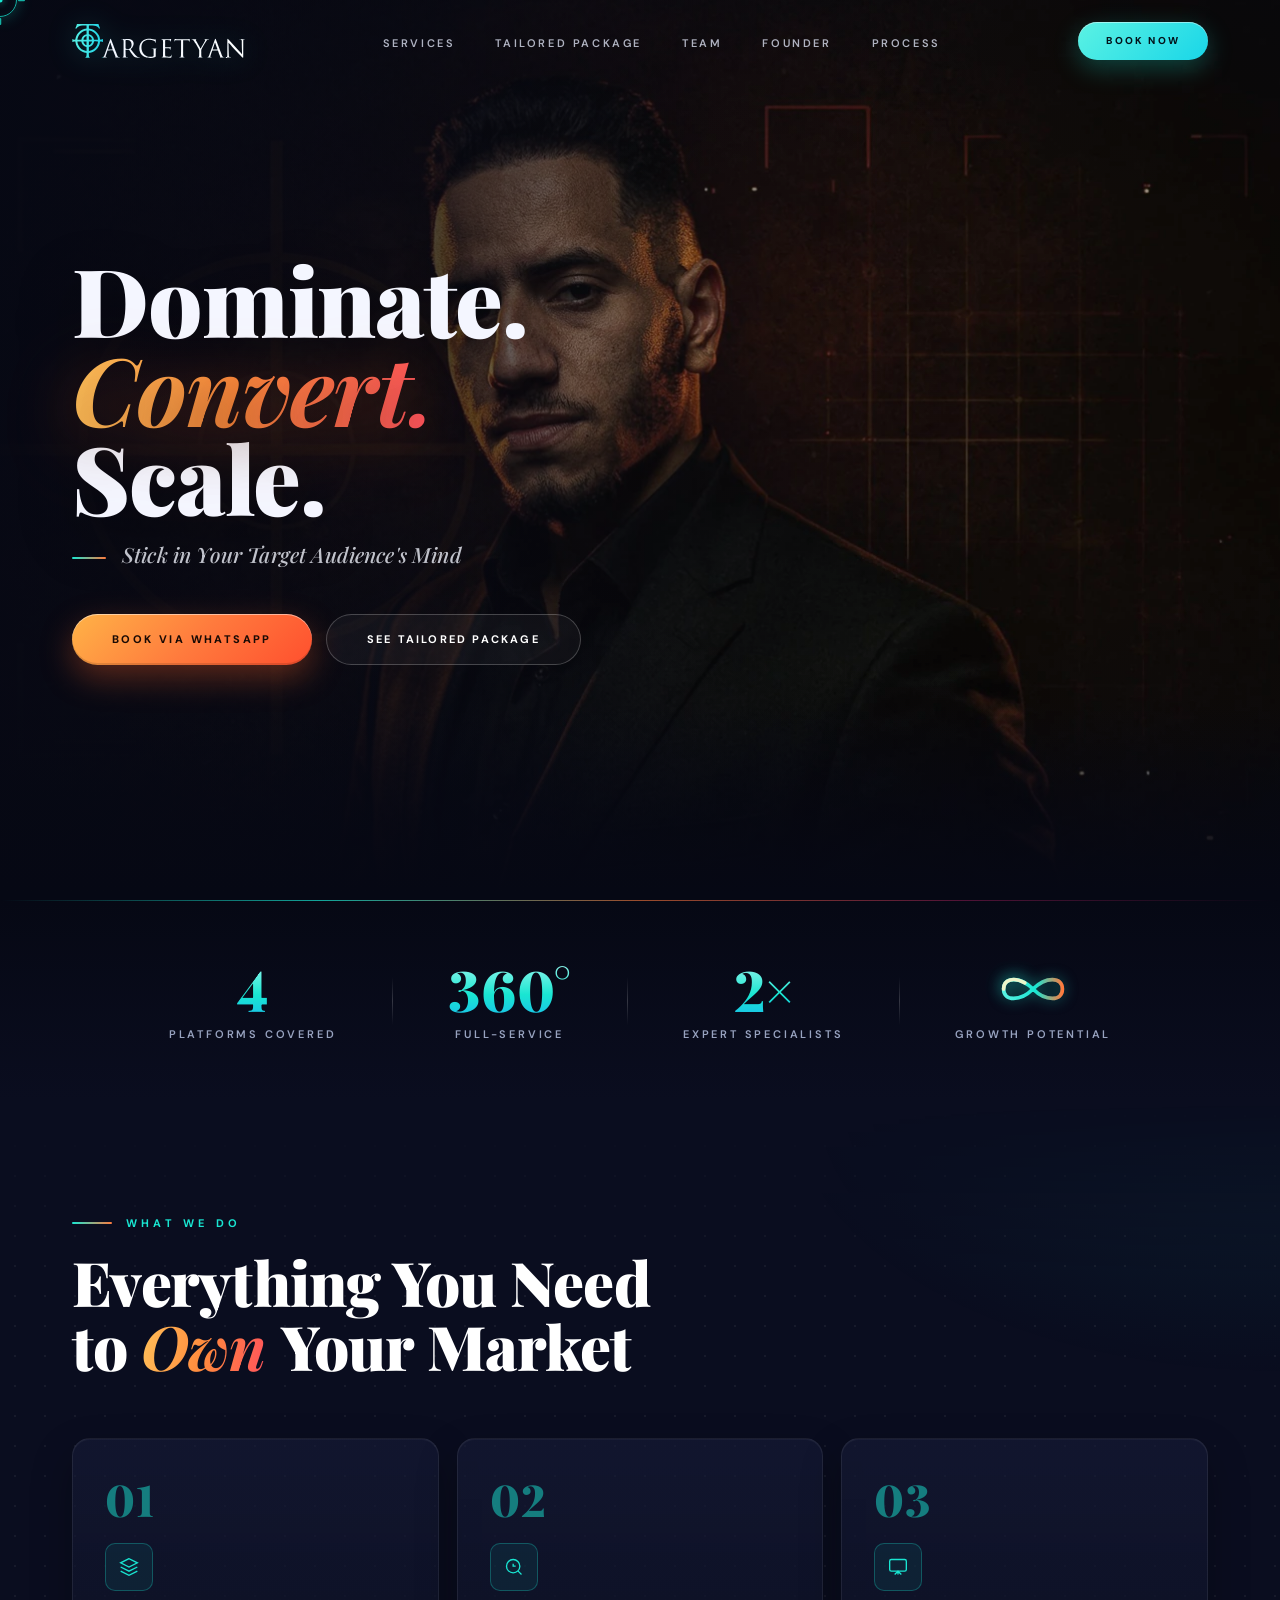
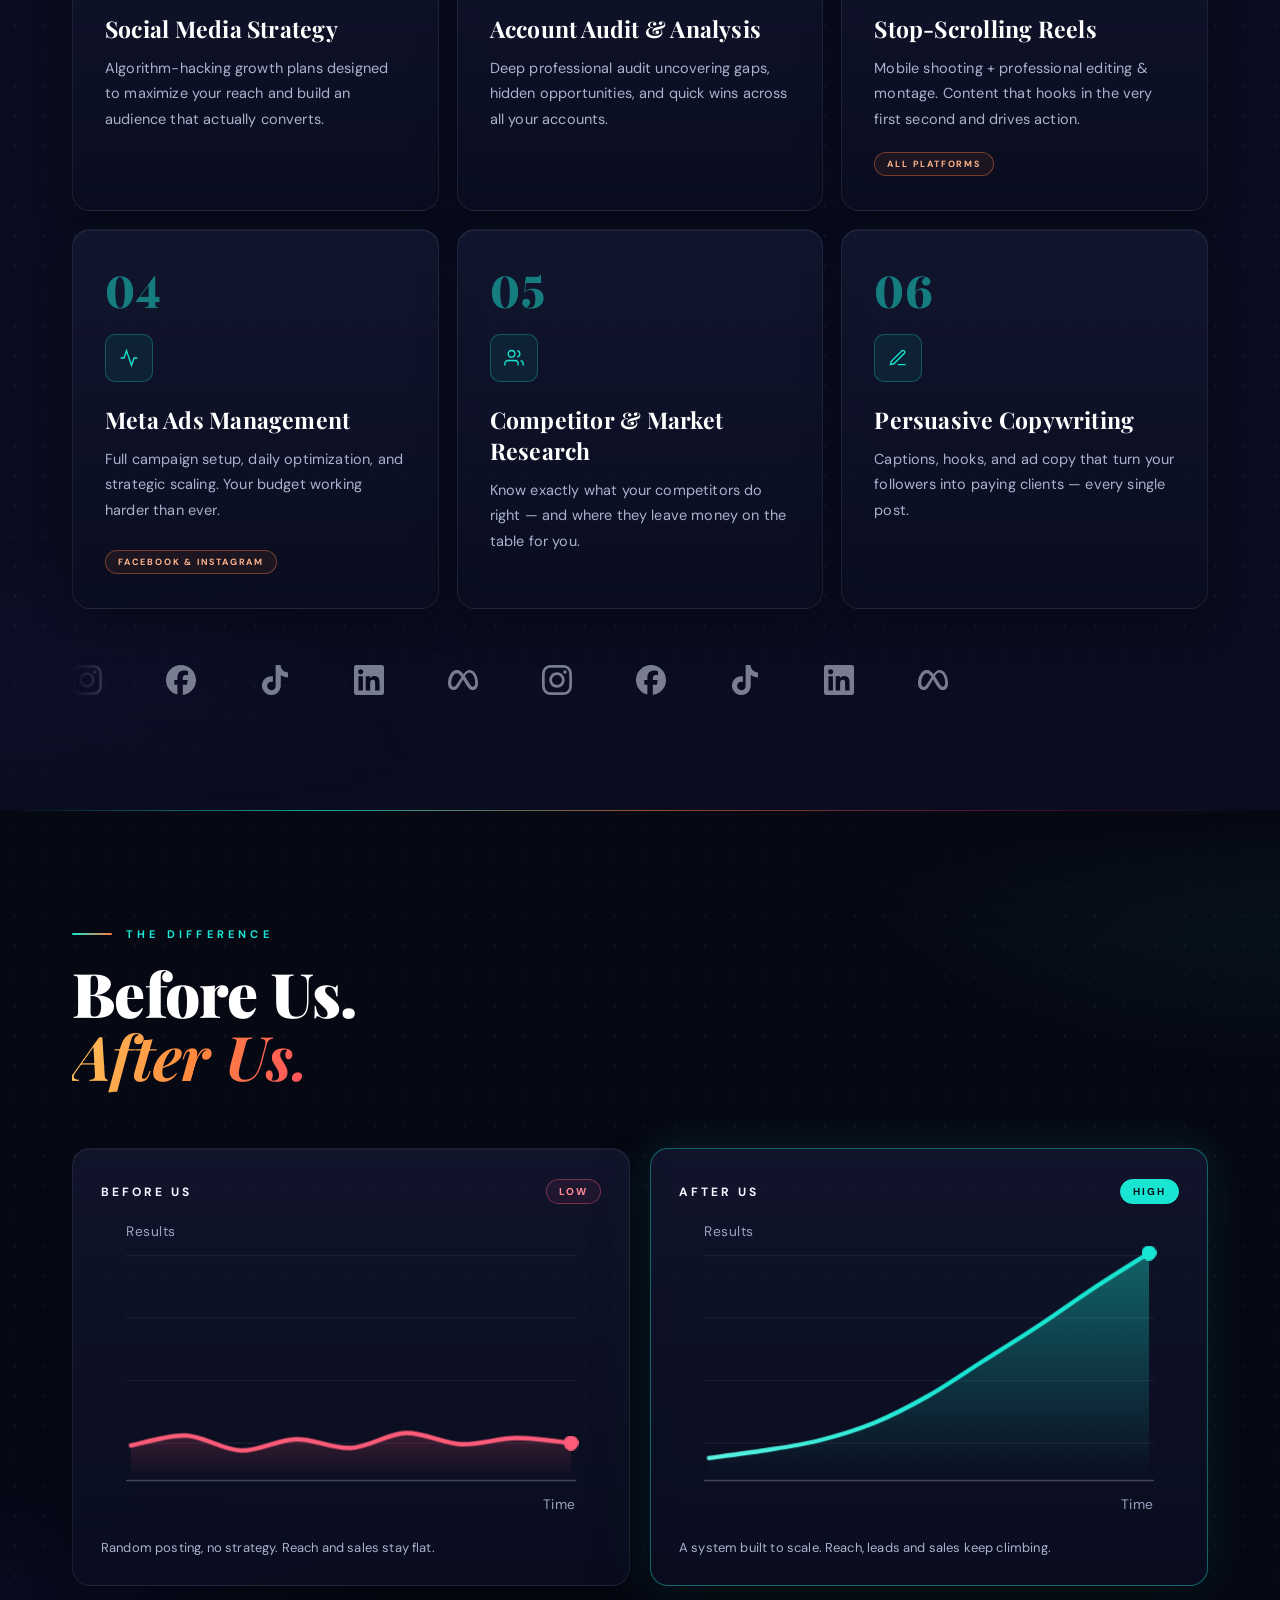
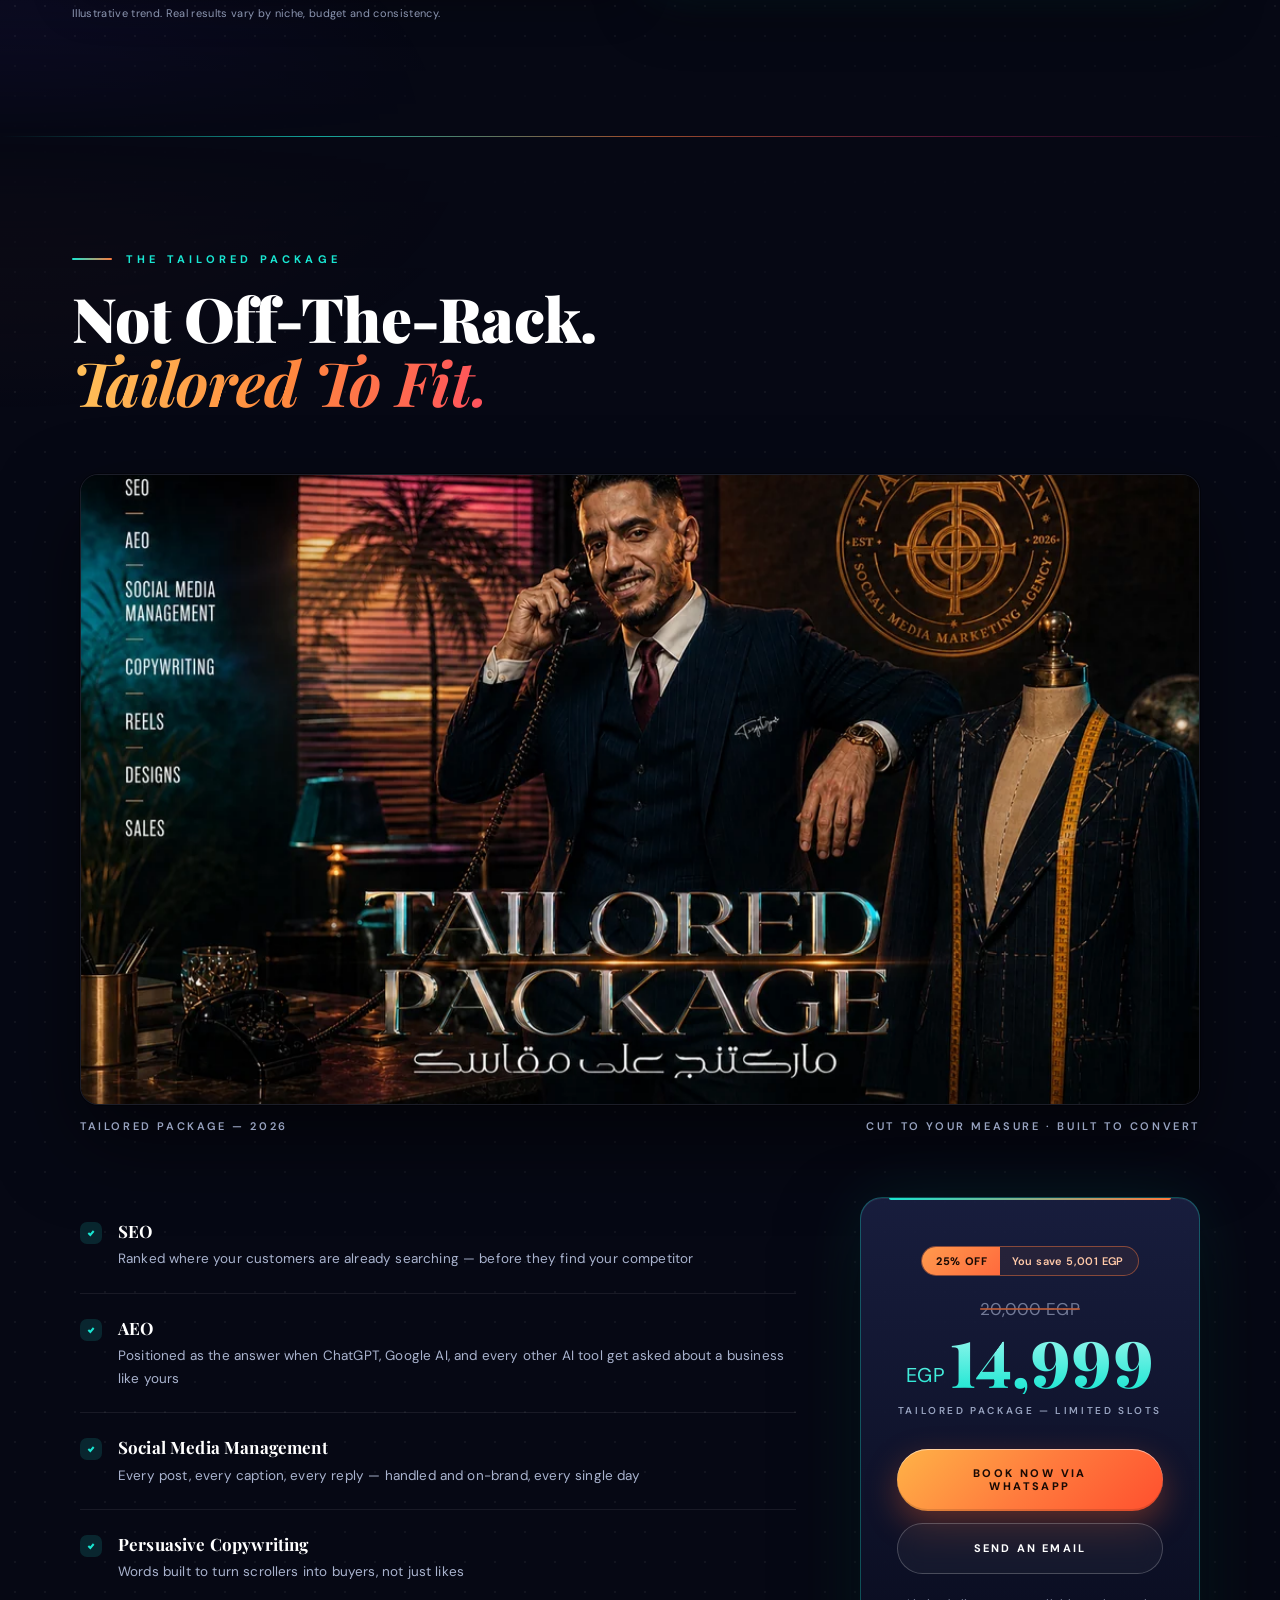
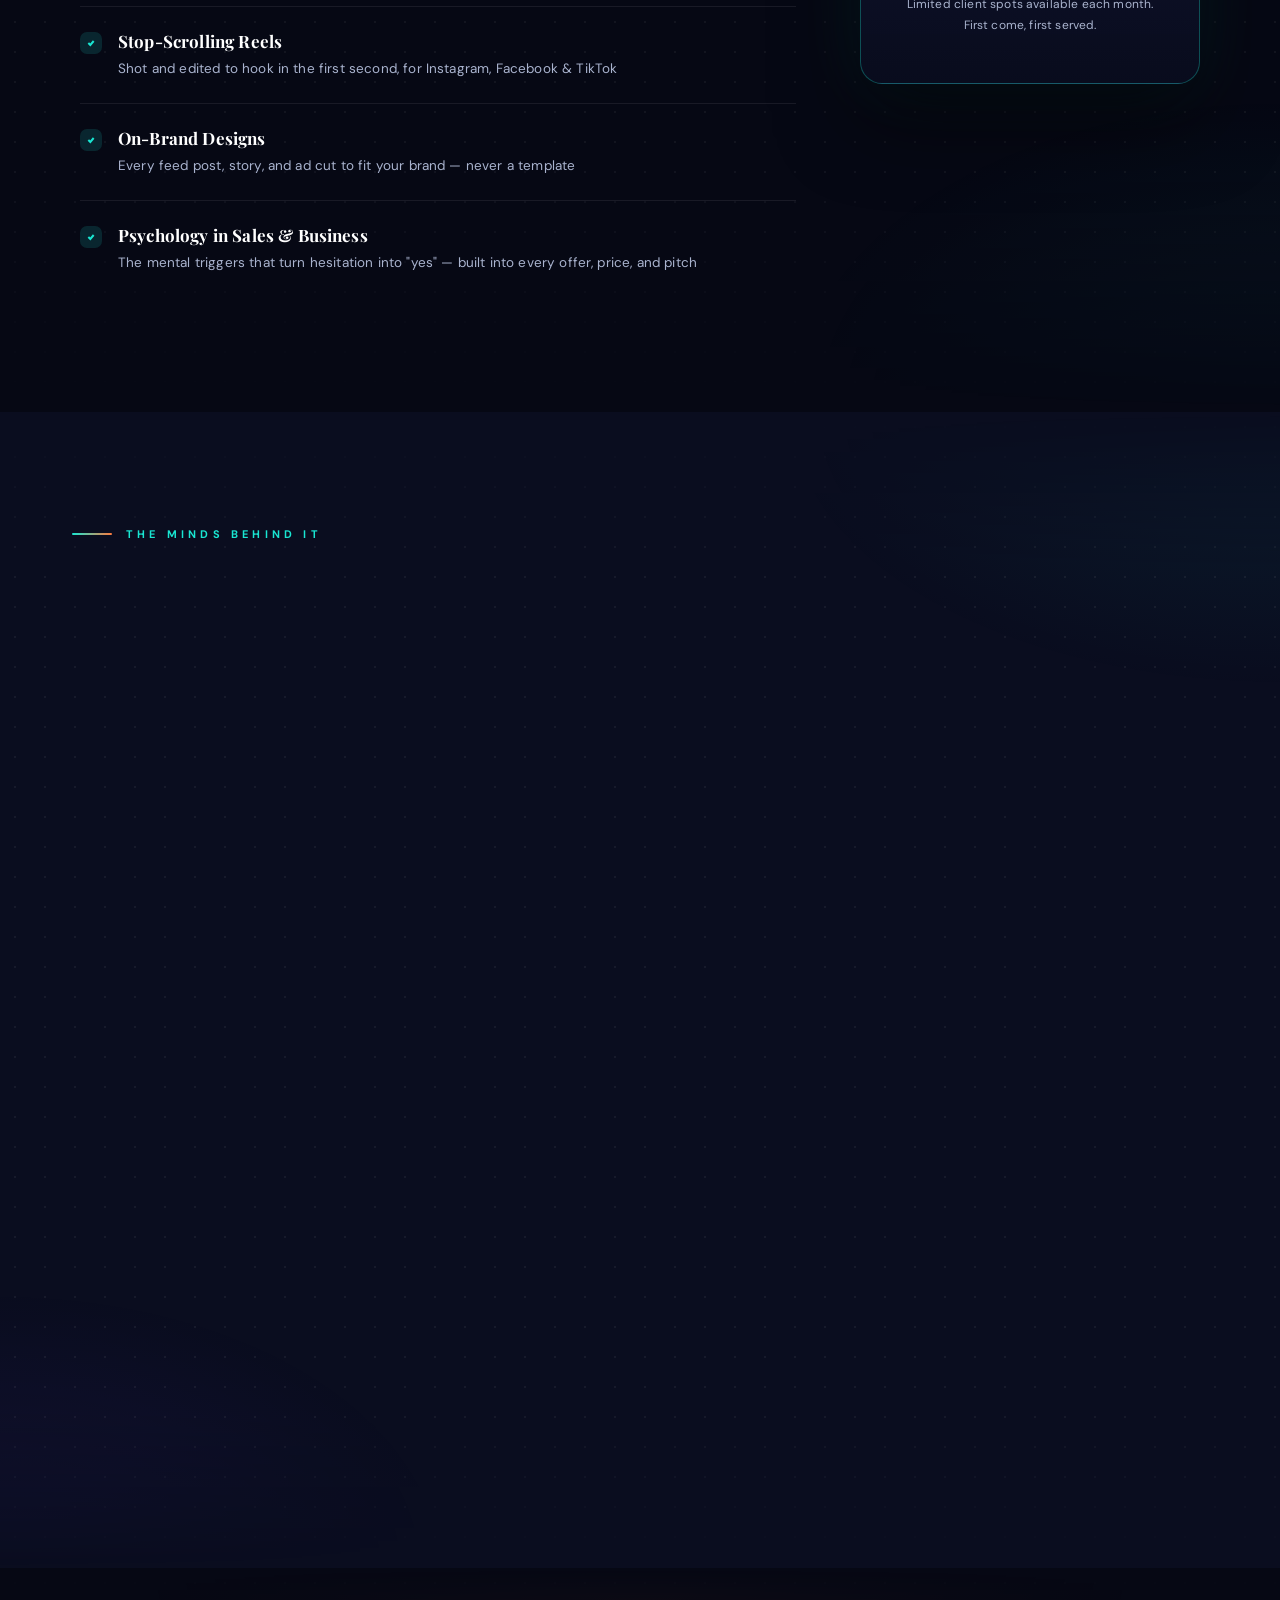
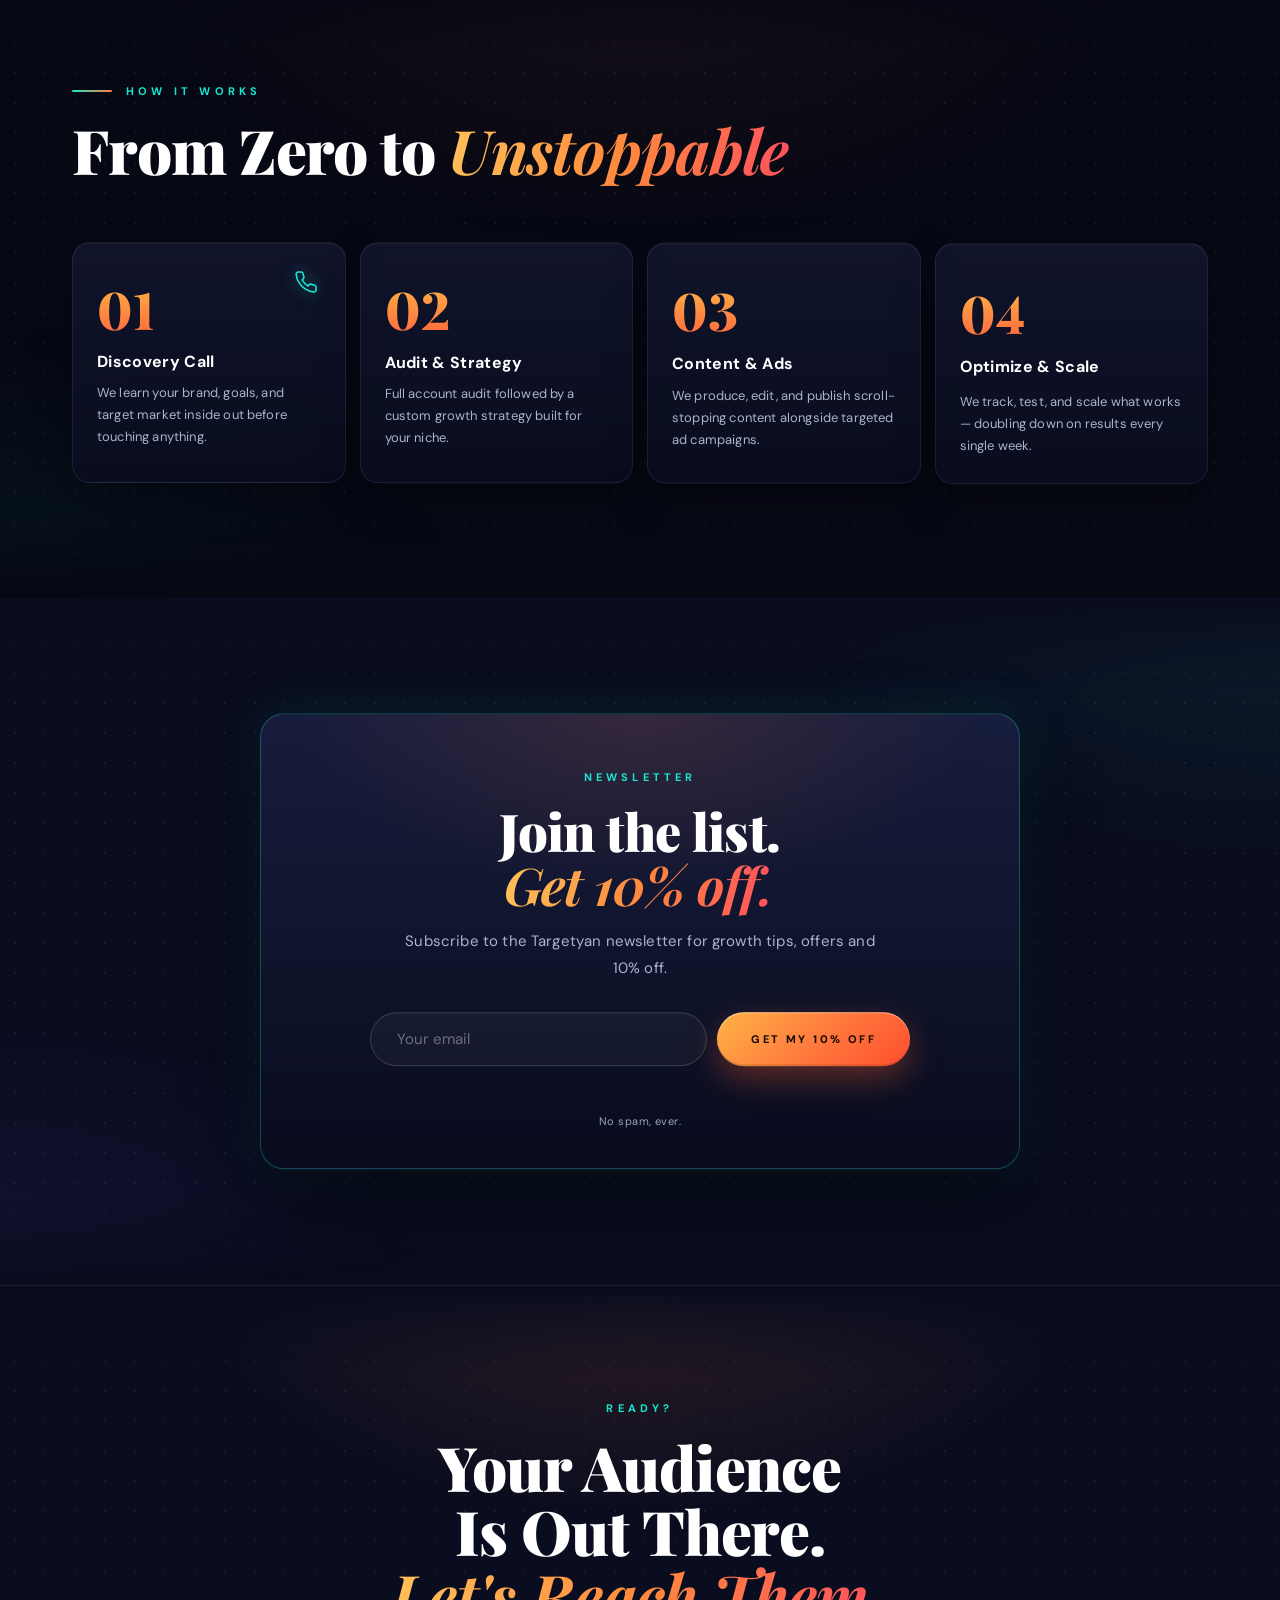
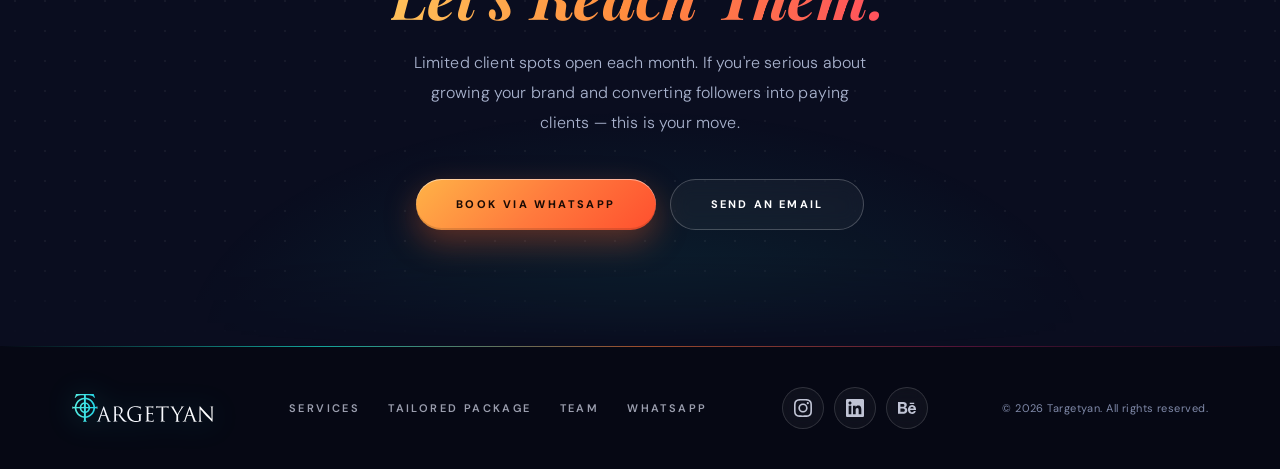
==== commit ae08729b: "Update index.html" ====
--- a/index.html
+++ b/index.html
@@ -554,6 +554,131 @@
 .t-more{display:inline-flex;align-items:center;gap:8px;margin:18px 0 0 10px;border:1px solid rgba(25,230,210,.24);border-radius:100px;padding:8px 16px;font-size:11px;letter-spacing:.6px;color:var(--g);text-decoration:none;font-weight:500;transition:background .3s,border-color .3s;}.t-more:hover{background:rgba(25,230,210,.08);border-color:rgba(25,230,210,.5);}
 </style>
 <link rel="stylesheet" href="assets/polish.css">
+<script type="application/ld+json">
+{
+  "@context": "https://schema.org",
+  "@graph": [
+    {
+      "@type": "Organization",
+      "@id": "https://zainemad.github.io/targetyan/#organization",
+      "name": "Targetyan",
+      "alternateName": "تارجتيان",
+      "description": "Targetyan is a social media marketing agency (SMMA) in Egypt offering social media strategy, Meta Ads management, reels production, copywriting, SEO and AEO.",
+      "url": "https://zainemad.github.io/targetyan/",
+      "logo": "https://zainemad.github.io/targetyan/icon-512.png",
+      "image": "https://zainemad.github.io/targetyan/banner.jpg",
+      "email": "targatyan@gmail.com",
+      "telephone": "+201208475556",
+      "areaServed": { "@type": "Country", "name": "Egypt" },
+      "address": {
+        "@type": "PostalAddress",
+        "addressLocality": "Alexandria",
+        "addressCountry": "EG"
+      },
+      "contactPoint": {
+        "@type": "ContactPoint",
+        "contactType": "sales",
+        "telephone": "+201208475556",
+        "email": "targatyan@gmail.com",
+        "availableLanguage": ["Arabic", "English"]
+      },
+      "founder": { "@id": "https://zainemad.github.io/targetyan/founder.html#zain" },
+      "member": [
+        { "@id": "https://zainemad.github.io/targetyan/founder.html#zain" },
+        { "@type": "Person", "name": "Marwan Gado", "jobTitle": "Video Editor & Montage Specialist" }
+      ],
+      "sameAs": [
+        "https://instagram.com/marketwithzanzon",
+        "https://www.linkedin.com/in/zain-emad-84a584234",
+        "https://www.behance.net/zainEmad"
+      ],
+      "knowsAbout": [
+        "Social media marketing",
+        "Meta Ads",
+        "Facebook Ads",
+        "Instagram Ads",
+        "Copywriting",
+        "Reels production",
+        "SEO",
+        "Answer Engine Optimization"
+      ]
+    },
+    {
+      "@type": "Person",
+      "@id": "https://zainemad.github.io/targetyan/founder.html#zain",
+      "name": "Zain Emad",
+      "jobTitle": "Co-founder & Growth Strategist",
+      "worksFor": { "@id": "https://zainemad.github.io/targetyan/#organization" },
+      "url": "https://zainemad.github.io/targetyan/founder.html",
+      "sameAs": [
+        "https://instagram.com/marketwithzanzon",
+        "https://www.linkedin.com/in/zain-emad-84a584234",
+        "https://www.behance.net/zainEmad"
+      ]
+    },
+    {
+      "@type": "WebSite",
+      "@id": "https://zainemad.github.io/targetyan/#website",
+      "url": "https://zainemad.github.io/targetyan/",
+      "name": "Targetyan",
+      "publisher": { "@id": "https://zainemad.github.io/targetyan/#organization" },
+      "inLanguage": ["en", "ar"]
+    },
+    {
+      "@type": "Service",
+      "name": "Tailored Package",
+      "serviceType": "Social media marketing package",
+      "provider": { "@id": "https://zainemad.github.io/targetyan/#organization" },
+      "areaServed": { "@type": "Country", "name": "Egypt" },
+      "description": "Custom package: SEO, AEO, social media management, persuasive copywriting, stop-scrolling reels, on-brand designs and sales psychology.",
+      "offers": {
+        "@type": "Offer",
+        "price": "14999",
+        "priceCurrency": "EGP",
+        "availability": "https://schema.org/LimitedAvailability",
+        "url": "https://zainemad.github.io/targetyan/#package"
+      }
+    },
+    {
+      "@type": "FAQPage",
+      "mainEntity": [
+        {
+          "@type": "Question",
+          "name": "What does Targetyan do?",
+          "acceptedAnswer": {
+            "@type": "Answer",
+            "text": "Targetyan is a social media marketing agency in Egypt. It handles social media strategy, account audits, reels production, Meta Ads management, competitor research and persuasive copywriting."
+          }
+        },
+        {
+          "@type": "Question",
+          "name": "How much does the Targetyan Tailored Package cost?",
+          "acceptedAnswer": {
+            "@type": "Answer",
+            "text": "The Tailored Package costs 14,999 EGP, discounted from 20,000 EGP, with limited client slots each month."
+          }
+        },
+        {
+          "@type": "Question",
+          "name": "How does Targetyan work with new clients?",
+          "acceptedAnswer": {
+            "@type": "Answer",
+            "text": "Four steps: a discovery call, an account audit with a custom strategy, content and ads production, then weekly optimization and scaling."
+          }
+        },
+        {
+          "@type": "Question",
+          "name": "How can I book Targetyan?",
+          "acceptedAnswer": {
+            "@type": "Answer",
+            "text": "Message Targetyan on WhatsApp at +201208475556 or email targatyan@gmail.com."
+          }
+        }
+      ]
+    }
+  ]
+}
+</script>
 </head>
 <body>
 
--- a/assets/polish.css
+++ b/assets/polish.css
@@ -0,0 +1,469 @@
+/* Targetyan polish layer: refinement + motion. Loaded after each page's own CSS. */
+:root{--pl-ease:cubic-bezier(.22,.8,.24,1);--pl-gold:25,230,210;}
+html{-webkit-font-smoothing:antialiased;text-rendering:optimizeLegibility;scrollbar-color:rgba(var(--pl-gold),.45) #0c0810;scrollbar-width:thin;}
+::selection{background:rgba(var(--pl-gold),.35);color:#fff;}
+h1,h2,h3,.sec-h{text-wrap:balance;}
+p{text-wrap:pretty;}
+:focus-visible{outline:2px solid rgb(var(--pl-gold));outline-offset:4px;border-radius:6px;}
+img{image-rendering:auto;}
+
+/* nav: quiet underline links, hides on scroll down */
+nav{transition:translate .5s var(--pl-ease),background .4s,box-shadow .4s;}
+nav.pl-hide{translate:0 -110%;}
+.nav-links a{position:relative;}
+.nav-links a::after{content:'';position:absolute;inset-inline:0;bottom:-6px;height:1px;background:linear-gradient(90deg,transparent,rgb(var(--pl-gold)),transparent);transform:scaleX(0);transition:transform .45s var(--pl-ease);}
+.nav-links a:hover::after,.nav-links a:focus-visible::after{transform:scaleX(1);}
+
+/* buttons: magnetic pull (via translate) + light sweep */
+.btn-gold,.btn-outline,.nav-btn{translate:var(--tx,0) var(--ty,0);transition:translate .35s var(--pl-ease),transform .35s var(--pl-ease),box-shadow .4s,border-color .3s,background .3s;}
+.btn-gold,.nav-btn{position:relative;overflow:hidden;isolation:isolate;}
+.btn-gold::after,.nav-btn::after{content:'';position:absolute;inset:0;background:linear-gradient(110deg,transparent 30%,rgba(255,255,255,.38) 50%,transparent 70%);transform:translateX(-120%);z-index:-1;pointer-events:none;}
+.btn-gold:hover::after,.nav-btn:hover::after{transform:translateX(120%);transition:transform .9s var(--pl-ease);}
+.btn-gold:active,.btn-outline:active{transform:scale(.97);}
+
+/* cards: cursor spotlight + lift */
+.f-card,.proc-card,.f-step,.f-quote,.f-partner,.svc-card,.team-card,.chart-card{position:relative;}
+.f-card,.proc-card,.f-step,.svc-card,.team-card,.chart-card,.price-box{transition:transform .5s var(--pl-ease),border-color .4s,box-shadow .5s;}
+.f-card::after,.proc-card::after,.f-step::after,.f-quote::after,.svc-card::after,.team-card::after,.chart-card::after{content:'';position:absolute;inset:0;border-radius:inherit;pointer-events:none;opacity:0;transition:opacity .45s;background:radial-gradient(420px circle at var(--mx,50%) var(--my,50%),rgba(var(--pl-gold),.13),transparent 60%);}
+.f-card:hover::after,.proc-card:hover::after,.f-step:hover::after,.f-quote:hover::after,.svc-card:hover::after,.team-card:hover::after,.chart-card:hover::after{opacity:1;}
+.f-card:hover,.proc-card:hover,.f-step:hover,.svc-card:hover,.team-card:hover,.chart-card:hover,.price-box:hover{transform:translateY(-6px);border-color:rgba(var(--pl-gold),.38);}
+.f-card .no{transition:color .5s,transform .6s var(--pl-ease);}
+.f-card:hover .no{color:rgba(var(--pl-gold),.7);transform:translateX(6px);}
+.f-step .w{transition:transform .6s var(--pl-ease);}
+.f-step:hover .w{transform:translateX(8px);}
+.f-frame{transition:box-shadow .6s;will-change:translate;translate:0 var(--py,0);}
+.f-frame:hover{box-shadow:0 40px 90px rgba(0,0,0,.55),0 0 110px rgba(var(--pl-gold),.28);}
+
+@media (prefers-reduced-motion:no-preference){
+  /* the one orchestrated moment: hero sequence on load */
+  @keyframes pl-rise{from{opacity:0;transform:translateY(34px);filter:blur(8px);}to{opacity:1;transform:none;filter:blur(0);}}
+  @keyframes pl-portrait{from{opacity:0;transform:translateY(26px) scale(.94);filter:blur(10px);}to{opacity:1;transform:none;filter:blur(0);}}
+  @keyframes pl-float{0%,100%{translate:0 0;}50%{translate:0 -8px;}}
+  .hero-content>*{animation:pl-rise 1s var(--pl-ease) both;}
+  .hero-content>:nth-child(1){animation-delay:.1s}.hero-content>:nth-child(2){animation-delay:.2s}.hero-content>:nth-child(3){animation-delay:.32s}.hero-content>:nth-child(4){animation-delay:.46s}.hero-content>:nth-child(5){animation-delay:.6s}.hero-content>:nth-child(6){animation-delay:.74s}
+  .f-portrait{animation:pl-portrait 1.4s .25s var(--pl-ease) both;}
+  .f-badge{animation:pl-rise .9s 1.1s var(--pl-ease) both,pl-float 6s 2s ease-in-out infinite;}
+}
+@media (prefers-reduced-motion:reduce){
+  .f-card:hover,.proc-card:hover,.f-step:hover,.svc-card:hover,.team-card:hover,.chart-card:hover,.price-box:hover{transform:none;}
+  .btn-gold,.btn-outline,.nav-btn,nav{translate:none!important;}
+}
+@media (hover:none){.f-card::after,.proc-card::after,.f-step::after,.f-quote::after,.svc-card::after,.team-card::after,.chart-card::after{display:none;}}
+
+/* site-wide: cursor glow, divider draw-in, page transitions */
+.pl-cursor{position:fixed;left:0;top:0;width:560px;height:560px;margin:-280px 0 0 -280px;border-radius:50%;pointer-events:none;z-index:9998;opacity:0;mix-blend-mode:screen;background:radial-gradient(circle,rgba(var(--pl-gold),.09),transparent 65%);transition:opacity .8s;will-change:transform;}
+.pl-cursor.on{opacity:1;}
+.stat{transition:transform .5s var(--pl-ease),background .3s,box-shadow .3s;}
+.stat:hover{transform:translateY(-4px);}
+@media (prefers-reduced-motion:no-preference){
+  @keyframes pl-page{from{opacity:0;}to{opacity:1;}}
+  body{animation:pl-page .8s ease both;}
+  html.pl-leave body{opacity:0;transition:opacity .35s ease;}
+  .pl-js .glow-rule{transform:scaleX(.08);opacity:0;transition:transform 1.4s var(--pl-ease),opacity 1s;}
+  .pl-js .glow-rule.pl-in{transform:none;opacity:1;}
+}
+@media (prefers-reduced-motion:reduce){.stat:hover{transform:none;}.pl-cursor{display:none;}}
+
+/* price countdown: tabular digits, savings badge lands after the count */
+.p-big{font-variant-numeric:tabular-nums;}
+.save-pill{transition:opacity .6s var(--pl-ease),translate .6s var(--pl-ease);}
+.pl-price-wait .save-pill{opacity:0;translate:0 8px;}
+.pl-price-wait .p-big{filter:drop-shadow(0 0 18px rgba(255,122,26,.35));}
+.pl-price-done .p-big{animation:pl-land .7s var(--pl-ease);}
+@keyframes pl-land{0%{transform:scale(1.07);}100%{transform:none;}}
+
+/* Arabic (RTL): same design, Arabic type, mirrored details */
+[dir=rtl],[dir=rtl] *{font-family:'Tajawal',sans-serif!important;letter-spacing:0!important;text-transform:none!important;}
+[dir=rtl] em,[dir=rtl] i,[dir=rtl] q,[dir=rtl] cite{font-style:normal!important;}
+[dir=rtl] #scroll-bar{left:auto;right:0;transform-origin:right;}
+[dir=rtl] .stat+.stat::before{left:auto;right:0;}
+[dir=rtl] .phone-wrap{right:auto;left:16px;}
+[dir=rtl] .plats-wrap{direction:ltr;}
+[dir=rtl] .nav-links a::after{transform-origin:right;}
+[dir=rtl] *{font-style:normal!important;}
+[dir=rtl] .hero{direction:ltr;}
+[dir=rtl] .hero-content{direction:rtl;text-align:right;}
+[dir=rtl] .stat-n{direction:ltr;unicode-bidi:isolate;display:inline-block;}
+[dir=rtl] .p-big{unicode-bidi:isolate;}
+[dir=rtl] .btn-outline,[dir=rtl] .t-ig{direction:ltr;unicode-bidi:isolate;}
+
+/* logos + image protection */
+.logo{display:inline-flex;align-items:center;}
+.logo-img{display:block;height:26px;width:auto;}
+.f-logo .logo-img{height:22px;}
+img,svg,picture{-webkit-user-drag:none;user-select:none;-webkit-user-select:none;-webkit-touch-callout:none;}
+img{pointer-events:none;}
+
+
+/* =====================================================================
+   MIAMI NOIR  —  midnight base, teal + sunset, pink only as a hairline.
+   Sharp radii, lining numerals, free-floating logo.
+   ===================================================================== */
+:root{
+  --g:#19E6D2;--gl:#5BF2E3;--gd:#0FB5C4;
+  --c:#F4F6FF;--ink:#E8EDFF;
+  --bg:#060814;--bg2:#0A0D1F;--bg3:#10142B;--bg4:#171C38;
+  --muted:#98A3C0;
+  --pink:#FF7A3D;--cyan:#19E6D2;--pur:#6A3DFF;
+  --mi-teal:#19E6D2;--mi-aqua:#22C7F2;--mi-sun:#FF7A3D;--mi-amber:#FFB347;--mi-coral:#FF4F5E;--mi-hot:#FF2E88;--mi-violet:#6A3DFF;
+  --pl-gold:25,230,210;
+  --r-lg:18px;--r-md:14px;--r-sm:10px;
+  --edge:max(72px,calc((100vw - 1296px)/2));
+  --sunset:linear-gradient(100deg,#FFC25A 0%,#FF8A3D 48%,#FF4F5E 100%);
+  --hair:rgba(255,255,255,.075);
+}
+html{scrollbar-color:rgba(25,230,210,.4) #060814;}
+body{background:var(--bg);}
+::selection{background:rgba(25,230,210,.32);color:#fff;}
+::-webkit-scrollbar-thumb{background:#262c52;}
+:focus-visible{outline-color:var(--mi-teal);}
+body::after{display:none!important;}
+[dir=rtl] body{--edge:max(72px,calc((100vw - 1296px)/2));}
+
+/* lining numerals everywhere Playfair shows figures */
+.svc-no,.proc-n,.stat-n,.p-big,.f-card .no,.t-avatar,.f-fact .stat-n{font-variant-numeric:lining-nums;font-feature-settings:"lnum" 1;}
+
+/* ---------- scroll bar, dividers ---------- */
+#scroll-bar,.scroll-bar{height:2px!important;background:linear-gradient(90deg,var(--mi-teal),var(--mi-aqua) 35%,var(--mi-sun) 70%,var(--mi-hot))!important;box-shadow:0 0 14px rgba(25,230,210,.5);}
+.glow-rule{height:1px;background:linear-gradient(90deg,transparent,rgba(25,230,210,.7),rgba(255,122,61,.6),rgba(255,46,136,.3),transparent)!important;}
+
+/* ---------- NAV ---------- */
+nav{padding:22px var(--edge);}
+nav.scrolled{padding:14px var(--edge);background:rgba(6,8,20,.72);backdrop-filter:blur(20px) saturate(1.4);-webkit-backdrop-filter:blur(20px) saturate(1.4);border-bottom-color:rgba(255,255,255,.07);box-shadow:0 12px 40px rgba(0,0,0,.35);}
+.nav-links{gap:40px;}
+.nav-links a{font-size:11px;letter-spacing:2.6px;font-weight:600;color:rgba(232,237,255,.74);}
+.nav-links a:hover,.nav-links a:focus-visible{color:#fff;}
+.nav-links a::after{height:2px;bottom:-7px;background:linear-gradient(90deg,var(--mi-teal),var(--mi-sun));box-shadow:none;border-radius:2px;}
+.nav-btn{background:linear-gradient(135deg,#5BF2E3,#19D6E8)!important;color:#04121A!important;font-weight:800;letter-spacing:2.2px;padding:13px 28px;border-radius:999px;box-shadow:0 8px 26px rgba(25,230,210,.28),inset 0 1px 0 rgba(255,255,255,.45);}
+.nav-btn:hover{box-shadow:0 12px 34px rgba(25,230,210,.45),inset 0 1px 0 rgba(255,255,255,.5);}
+
+/* ---------- LOGO: free-floating, no box ---------- */
+.logo,.f-logo{
+  position:static;overflow:visible;isolation:auto;display:inline-flex;align-items:center;
+  padding:0!important;border:0!important;border-radius:0!important;background:none!important;
+  box-shadow:none!important;backdrop-filter:none!important;-webkit-backdrop-filter:none!important;
+}
+.logo::after,.f-logo::after{display:none!important;content:none!important;animation:none!important;}
+.logo-img{height:34px;width:auto;filter:drop-shadow(0 2px 14px rgba(25,230,210,.28));transition:filter .4s,transform .5s var(--pl-ease);}
+.logo:hover .logo-img{filter:drop-shadow(0 2px 18px rgba(25,230,210,.55));transform:translateY(-1px);}
+.f-logo .logo-img{height:28px;}
+
+/* ---------- BUTTONS ---------- */
+.btn-gold{
+  background:linear-gradient(135deg,#FFB347 0%,#FF7A3D 52%,#FF4F2E 100%)!important;color:#1A0A04!important;
+  border-radius:999px;padding:18px 40px;font-size:11px;font-weight:800;letter-spacing:2.4px;
+  box-shadow:0 12px 34px rgba(255,100,40,.32),inset 0 1px 0 rgba(255,255,255,.45);
+}
+.btn-gold:hover{box-shadow:0 16px 44px rgba(255,100,40,.5),inset 0 1px 0 rgba(255,255,255,.55);}
+.btn-gold::after{background:linear-gradient(110deg,transparent 30%,rgba(255,255,255,.5) 50%,transparent 70%);}
+.btn-outline{
+  border:1px solid rgba(25,230,210,.42);border-radius:999px;padding:18px 40px;color:#fff;font-weight:700;
+  background:rgba(25,230,210,.04);
+}
+.btn-outline:hover{border-color:var(--mi-teal);background:rgba(25,230,210,.1);box-shadow:0 0 30px rgba(25,230,210,.2);}
+
+/* ---------- HERO ---------- */
+.hero{background:#060814;}
+.hero-left{background:linear-gradient(90deg,rgba(6,8,20,.94) 0%,rgba(6,8,20,.7) 30%,rgba(6,8,20,.26) 56%,rgba(6,8,20,.04) 76%,transparent 90%);}
+.hero-vignette{background:radial-gradient(ellipse 80% 70% at 70% 45%,transparent 38%,rgba(6,8,20,.55) 100%);}
+.hero::after{content:'';position:absolute;left:0;right:0;bottom:0;height:22%;z-index:1;pointer-events:none;background:linear-gradient(180deg,transparent,#060814 96%);}
+.hero-content{padding-inline:var(--edge);max-width:calc(660px + var(--edge));}
+.hero h1{letter-spacing:-.012em;font-weight:900;text-shadow:0 18px 60px rgba(0,0,0,.45);}
+.hero h1 em,.f-hero h1 em{
+  background-image:linear-gradient(100deg,#FFC25A,#FF8A3D 45%,#FF4F5E 100%)!important;background-size:100% 100%!important;
+  filter:drop-shadow(0 6px 30px rgba(255,100,40,.32));animation:none;padding-right:.06em;
+}
+.hero-sub{font-size:21px;color:rgba(244,246,255,.78);margin-bottom:46px;}
+.hero-sub::before{content:'';display:inline-block;width:34px;height:2px;margin-right:16px;vertical-align:middle;background:linear-gradient(90deg,var(--mi-teal),var(--mi-sun));border-radius:2px;}
+[dir=rtl] .hero-sub::before{margin-right:0;margin-left:16px;}
+
+/* ---------- STATS ---------- */
+.stats{background:linear-gradient(180deg,#060814,#0A0D1F);padding:60px var(--edge);}
+.stat{border-radius:var(--r-md);}
+.stat:hover{background:rgba(25,230,210,.05);box-shadow:0 0 40px rgba(25,230,210,.08);}
+.stat-n{background-image:linear-gradient(180deg,#9BF7EE,#19E6D2 60%,#19C3E8)!important;}
+.stat-l{font-size:11px;letter-spacing:2.8px;font-weight:600;color:var(--muted);}
+.stat+.stat::before{background:linear-gradient(180deg,transparent,rgba(255,255,255,.18),transparent);}
+.inf-track{stroke:rgba(255,255,255,.1);}
+
+/* ---------- SECTIONS ---------- */
+section{padding:clamp(76px,9vw,128px) var(--edge);isolation:isolate;overflow:hidden;}
+section::before{
+  content:'';position:absolute;inset:0;z-index:-1;pointer-events:none;
+  background:
+    radial-gradient(760px 420px at 100% 0%,rgba(25,230,210,.075),transparent 66%),
+    radial-gradient(680px 420px at 0% 100%,rgba(106,61,255,.09),transparent 66%),
+    radial-gradient(rgba(255,255,255,.055) 1px,transparent 1.3px) 0 0/30px 30px;
+  -webkit-mask-image:linear-gradient(180deg,transparent,#000 14%,#000 86%,transparent);mask-image:linear-gradient(180deg,transparent,#000 14%,#000 86%,transparent);
+}
+#package::before{background:
+    radial-gradient(760px 420px at 0% 0%,rgba(255,122,61,.08),transparent 66%),
+    radial-gradient(760px 480px at 100% 100%,rgba(25,230,210,.075),transparent 66%),
+    radial-gradient(rgba(255,255,255,.05) 1px,transparent 1.3px) 0 0/30px 30px;}
+#process::before{background:
+    radial-gradient(800px 420px at 50% 0%,rgba(255,122,61,.07),transparent 66%),
+    radial-gradient(700px 420px at 0% 100%,rgba(25,230,210,.06),transparent 66%),
+    radial-gradient(rgba(255,255,255,.05) 1px,transparent 1.3px) 0 0/30px 30px;}
+#services,#team,#newsletter{background:#0A0D1F;}
+#package,#process{background:#060814;}
+#results{background:#060814;}
+#cta{background:#0A0D1F;border-top:1px solid var(--hair);}
+#cta::before{background:
+    radial-gradient(700px 360px at 50% 0%,rgba(255,122,61,.14),transparent 66%),
+    radial-gradient(700px 360px at 50% 100%,rgba(25,230,210,.1),transparent 66%),
+    radial-gradient(rgba(255,255,255,.05) 1px,transparent 1.3px) 0 0/30px 30px;}
+
+.sec-tag,.f-tag{font-size:11px;letter-spacing:4.2px;font-weight:700;color:var(--mi-teal);margin-bottom:20px;}
+.sec-tag::before,.f-tag::before{width:40px;height:2px;border-radius:2px;background:linear-gradient(90deg,var(--mi-teal),var(--mi-sun))!important;}
+.sec-h{font-weight:900;letter-spacing:-.012em;line-height:1.04;max-width:780px;margin-bottom:60px;color:#fff;}
+.sec-h em{
+  background-image:linear-gradient(100deg,#FFC25A,#FF8A3D 50%,#FF4F5E)!important;background-size:100% 100%!important;
+  animation:none!important;padding-right:.06em;
+}
+#cta .sec-h,#newsletter .sec-h{max-width:760px;}
+
+/* ---------- CARDS ---------- */
+.svc-card,.team-card,.proc-card,.chart-card,.f-card,.f-step,.f-quote{
+  border:1px solid var(--hair);border-radius:var(--r-lg);
+  background:linear-gradient(180deg,rgba(23,28,56,.62),rgba(10,13,31,.92));
+  box-shadow:0 1px 0 rgba(255,255,255,.04) inset,0 18px 40px rgba(0,0,0,.28);
+}
+.svc-grid{gap:18px;}
+.svc-card{padding:38px 32px 34px;}
+.svc-card::before,.proc-card::before,.team-card::before,.f-card::before{left:0!important;right:0!important;height:2px!important;border-radius:var(--r-lg) var(--r-lg) 0 0;
+  background:linear-gradient(90deg,var(--mi-teal),var(--mi-sun) 70%,transparent)!important;opacity:.0;transition:opacity .4s;}
+.svc-card:hover::before,.proc-card:hover::before,.team-card:hover::before,.f-card:hover::before{opacity:1;}
+.svc-card:hover,.team-card:hover,.proc-card:hover,.chart-card:hover{box-shadow:0 28px 60px rgba(0,0,0,.5),0 0 44px rgba(25,230,210,.12),0 1px 0 rgba(255,255,255,.06) inset;}
+.svc-no{font-size:44px;color:rgba(25,230,210,.5)!important;letter-spacing:.02em;margin-bottom:22px;transition:color .4s;}
+.svc-card:hover .svc-no{color:var(--mi-sun)!important;}
+.svc-ico{width:48px;height:48px;border-radius:var(--r-sm);border:1px solid rgba(25,230,210,.28);background:rgba(25,230,210,.07);box-shadow:none;margin-bottom:22px;}
+.svc-ico svg{width:20px;height:20px;stroke:var(--mi-teal);}
+.svc-card:hover .svc-ico{background:rgba(25,230,210,.14);border-color:var(--mi-teal);box-shadow:0 0 26px rgba(25,230,210,.3);}
+.svc-t{font-size:23px;color:#fff;}
+.svc-d,.svc-card .svc-d{color:#A9B3CE;font-size:14.5px;line-height:1.75;font-weight:400;}
+.svc-badge{border-radius:999px;border-color:rgba(255,122,61,.4);color:#FFB38A;background:rgba(255,122,61,.07);font-weight:700;}
+.plat{border-radius:999px;border-color:var(--hair);background:rgba(255,255,255,.03);color:rgba(232,237,255,.85);font-weight:600;padding:11px 22px;}
+.plat:hover{border-color:rgba(25,230,210,.5);background:rgba(25,230,210,.07);box-shadow:none;}
+
+/* results charts */
+.charts-grid{max-width:none;gap:20px;}
+.chart-card{padding:30px 28px 26px;}
+.chart-card.is-after{border-color:rgba(25,230,210,.4);box-shadow:0 24px 56px rgba(0,0,0,.4),0 0 50px rgba(25,230,210,.14);}
+.chart-badge{border-radius:999px;font-weight:800;}
+.is-before .chart-badge{color:#FF8A94;border-color:rgba(255,92,122,.4);background:rgba(255,92,122,.07);}
+.is-after .chart-badge{color:#04121A;background:var(--mi-teal);border-color:var(--mi-teal);}
+.chart-svg .gl{stroke:rgba(255,255,255,.06);}
+.chart-note{color:#A9B3CE;}
+
+/* package */
+.pkg-visual{padding:8px;border-radius:22px;background:linear-gradient(150deg,rgba(25,230,210,.7),rgba(106,61,255,.4) 50%,rgba(255,122,61,.7))!important;box-shadow:0 44px 100px rgba(0,0,0,.6),0 0 80px rgba(25,230,210,.12);}
+.pkg-visual img{border-radius:15px;border:0;}
+.pkg-caption{font-size:11px;font-weight:600;}
+.feat-row{border-bottom:1px solid var(--hair);padding:22px 0;}
+.feat-chk{width:22px;height:22px;border:0;background:rgba(25,230,210,.14);border-radius:7px;box-shadow:none;}
+.feat-chk svg{stroke:var(--mi-teal);}
+.feat-main{font-size:17px;color:#fff;}
+.feat-sub{color:#A9B3CE;font-size:13.5px;font-weight:400;}
+.price-box{border-radius:22px;border:1px solid rgba(25,230,210,.3);background:linear-gradient(180deg,rgba(26,32,66,.9),rgba(9,12,30,.96));box-shadow:0 34px 80px rgba(0,0,0,.55),0 0 70px rgba(25,230,210,.1),inset 0 1px 0 rgba(255,255,255,.07);}
+.price-box::after{box-shadow:0 0 80px rgba(255,122,61,.22);}
+.price-box::before{content:'';position:absolute;left:28px;right:28px;top:0;height:2px;background:linear-gradient(90deg,var(--mi-teal),var(--mi-sun));border-radius:0 0 4px 4px;}
+.save-pill{border-radius:999px;border-color:rgba(255,122,61,.5);color:#FFB38A;background:rgba(255,122,61,.08);font-weight:700;}
+.p-now{background-image:linear-gradient(180deg,#9BF7EE,#19E6D2)!important;}
+.p-lbl{font-weight:600;}
+.p-note{color:#A9B3CE;font-weight:400;}
+
+/* team */
+.t-avatar{border-radius:16px;width:70px;height:70px;border:1px solid rgba(25,230,210,.4);background:linear-gradient(135deg,rgba(25,230,210,.16),rgba(106,61,255,.14));box-shadow:none;}
+.t-role{color:var(--mi-sun);font-weight:700;}
+.t-bio,.proc-d{color:#A9B3CE;font-weight:400;}
+.t-ig,.t-more{border-radius:999px;border-color:rgba(25,230,210,.32);box-shadow:none;}
+.t-ig:hover,.t-more:hover{background:rgba(25,230,210,.09);border-color:var(--mi-teal);box-shadow:none;}
+
+/* process */
+.proc-card{padding:40px 24px 34px;border-radius:var(--r-lg);text-align:left;}
+[dir=rtl] .proc-card{text-align:right;}
+.proc-n{font-size:52px;opacity:1;background-color:transparent!important;background-image:linear-gradient(180deg,#FFB347,#FF6A3D)!important;-webkit-background-clip:text!important;background-clip:text!important;-webkit-text-fill-color:transparent!important;color:transparent!important;}
+.proc-t{font-size:16px;font-weight:700;color:#fff;letter-spacing:.02em;}
+.phone-wrap .ring{border-color:var(--mi-teal);}
+.proc-call.on .ring.r3{border-color:var(--mi-sun);}
+
+/* newsletter + cta */
+.nl-card{border-radius:24px;border:1px solid rgba(25,230,210,.28);background:linear-gradient(180deg,rgba(26,32,66,.85),rgba(9,12,30,.96));}
+.nl-card::before{background:radial-gradient(ellipse 70% 60% at 50% 0%,rgba(255,122,61,.13),transparent 65%);}
+.nl-form input[type=email]{border-radius:999px;padding-inline:26px;border-color:rgba(255,255,255,.16);background:rgba(255,255,255,.04);}
+.nl-form input[type=email]:focus{border-color:var(--mi-teal);box-shadow:0 0 0 3px rgba(25,230,210,.18);}
+#cta p,.nl-sub{color:#A9B3CE;}
+
+/* footer */
+footer{background:#060814;border-top:0;padding:40px var(--edge);}
+.f-links a{font-size:11px;font-weight:600;color:rgba(232,237,255,.66);letter-spacing:2.4px;}
+.f-links a:hover{color:var(--mi-teal);}
+.f-copy{color:#7F89A8;}
+
+/* ---------- FOUNDER PAGE ---------- */
+.f-frame{border-radius:24px!important;background:linear-gradient(155deg,rgba(25,230,210,.75),rgba(106,61,255,.4) 50%,rgba(255,122,61,.75))!important;box-shadow:0 44px 100px rgba(0,0,0,.6),0 0 90px rgba(25,230,210,.16)!important;}
+.f-frame img{border-radius:17px!important;}
+.f-badge{border-radius:var(--r-md)!important;background:rgba(8,11,28,.82)!important;border-color:rgba(25,230,210,.4)!important;}
+.f-badge span{color:var(--mi-teal);}
+.f-lead{color:#A9B3CE;font-weight:400;}
+.f-card{border-radius:var(--r-lg)!important;}
+.f-card .no{color:rgba(25,230,210,.55)!important;}
+.f-card:hover .no{color:var(--mi-sun)!important;}
+.f-step{border-radius:var(--r-lg)!important;}
+.f-quote{border-radius:22px!important;border-color:rgba(25,230,210,.3)!important;}
+.f-partner{border-radius:var(--r-md)!important;border-color:rgba(25,230,210,.34)!important;}
+.f-section{isolation:isolate;}
+.f-cta{background:radial-gradient(ellipse 70% 60% at 50% 0%,rgba(255,122,61,.13),transparent 62%),radial-gradient(ellipse 70% 60% at 50% 100%,rgba(25,230,210,.08),transparent 62%),#0A0D1F!important;border-top:1px solid var(--hair)!important;}
+.f-back:hover{color:var(--mi-teal);}
+
+/* ---------- hover + glow wiring ---------- */
+.f-card:hover,.proc-card:hover,.f-step:hover,.svc-card:hover,.team-card:hover,.chart-card:hover,.price-box:hover{border-color:rgba(25,230,210,.5)!important;}
+.pl-cursor{background:radial-gradient(circle,rgba(25,230,210,.1),rgba(255,122,61,.05) 45%,transparent 68%)!important;}
+
+/* ---------- MOBILE ---------- */
+@media(max-width:768px){
+  :root{--edge:22px;}
+  nav,nav.scrolled{padding:14px 20px;}
+  .logo-img{height:27px;}
+  .hero-content{padding-inline:24px;}
+  .hero-sub::before{display:none;}
+  .hero::after{height:28%;}
+  .sec-h{margin-bottom:40px;}
+  .svc-card{padding:30px 24px 28px;}
+  .btn-gold,.btn-outline{padding:17px 28px;}
+  .proc-card{text-align:left;}
+  [dir=rtl] .proc-card{text-align:right;}
+  footer{padding:30px 20px;}
+}
+
+/* ---------- motion layer extras ---------- */
+.nav-links{position:relative;}
+.nav-ind{position:absolute;left:0;bottom:-7px;height:2px;width:0;border-radius:2px;pointer-events:none;opacity:0;
+  background:linear-gradient(90deg,var(--mi-teal),var(--mi-sun));box-shadow:0 0 12px rgba(25,230,210,.55);}
+.nav-links a.is-active{color:#fff;}
+.pkg-visual img{will-change:transform;}
+
+/* ---------- modern pill buttons ---------- */
+.btn-gold,.btn-outline,.nav-btn{display:inline-flex;align-items:center;justify-content:center;gap:10px;line-height:1.2;text-align:center;}
+.price-box .btn-gold,.price-box .btn-outline{display:flex;}
+.btn-gold{box-shadow:0 12px 32px rgba(255,100,40,.34),inset 0 1px 0 rgba(255,255,255,.5),inset 0 -2px 0 rgba(0,0,0,.12);}
+.btn-gold:hover{box-shadow:0 18px 46px rgba(255,100,40,.52),inset 0 1px 0 rgba(255,255,255,.6),inset 0 -2px 0 rgba(0,0,0,.12);}
+.btn-outline{background:rgba(255,255,255,.04);border-color:rgba(255,255,255,.22);-webkit-backdrop-filter:blur(10px);backdrop-filter:blur(10px);}
+.btn-outline:hover{background:rgba(25,230,210,.12);border-color:var(--mi-teal);}
+.nl-form .btn-gold{padding:17px 34px;}
+
+/* ---------- social icons ---------- */
+.social{display:flex;align-items:center;justify-content:center;gap:10px;flex-wrap:wrap;}
+.social a{position:relative;width:42px;height:42px;border-radius:50%;display:grid;place-items:center;color:rgba(232,237,255,.82);
+  background:rgba(255,255,255,.04);border:1px solid rgba(255,255,255,.14);-webkit-backdrop-filter:blur(8px);backdrop-filter:blur(8px);
+  transition:transform .35s var(--pl-ease),background .3s,color .3s,border-color .3s,box-shadow .35s;}
+.social svg{width:18px;height:18px;fill:currentColor;display:block;transition:transform .35s var(--pl-ease);}
+.social a:hover,.social a:focus-visible{transform:translateY(-4px);color:#04121A;border-color:transparent;
+  background:linear-gradient(135deg,#5BF2E3,#19D6E8 55%,#FFB347);box-shadow:0 10px 26px rgba(25,230,210,.35);}
+.social a:hover svg{transform:scale(1.08);}
+.social a:active{transform:translateY(-1px) scale(.95);}
+footer.f-foot .social{margin:16px 0 12px;}
+@media(max-width:768px){footer .social{margin:6px 0;}}
+
+/* platform marquee: bare brand icons, no pills */
+.plats-track{gap:0;align-items:center;}
+.plat,.plat:hover{padding:0;border:0!important;background:none!important;box-shadow:none!important;border-radius:0;
+  margin-right:64px;flex:none;width:30px;height:30px;display:grid;place-items:center;color:rgba(232,237,255,.5);transition:color .35s,transform .35s var(--pl-ease),filter .35s;}
+.plat svg{width:100%;height:100%;fill:currentColor;display:block;}
+.plat:hover{color:var(--mi-teal);transform:translateY(-3px) scale(1.12);filter:drop-shadow(0 6px 16px rgba(25,230,210,.45));}
+.plats-wrap{margin-top:56px;}
+@media(max-width:768px){.plat{margin-right:46px;width:26px;height:26px;}}
+
+/* ---------- phone performance: cheaper paint, same look ---------- */
+@media(max-width:768px){
+  .hero-banner{object-position:60% center;}
+  section::before{-webkit-mask-image:none;mask-image:none;background:radial-gradient(520px 320px at 100% 0%,rgba(25,230,210,.07),transparent 66%),radial-gradient(520px 320px at 0% 100%,rgba(106,61,255,.08),transparent 66%);}
+  #package::before,#process::before,#cta::before{background:radial-gradient(520px 320px at 50% 0%,rgba(255,122,61,.09),transparent 66%);}
+  .btn-outline,.social a,.f-badge{-webkit-backdrop-filter:none;backdrop-filter:none;}
+  .svc-card,.team-card,.proc-card,.chart-card,.price-box{box-shadow:0 10px 24px rgba(0,0,0,.28);}
+  .price-box::after{animation:none;}
+  .pl-cursor{display:none;}
+}
+@media(max-width:768px){
+  .hero{align-items:flex-end;}
+  .hero-banner{top:-9%;height:100%;object-position:62% top;}
+  .hero-content{padding:100px 24px 44px;}
+  .hero h1{font-size:clamp(42px,12.5vw,58px);margin-bottom:12px;}
+  .hero-sub{font-size:18px;margin-bottom:28px;}
+  .hero-left{background:linear-gradient(180deg,rgba(6,8,20,.35) 0%,rgba(6,8,20,.05) 28%,rgba(6,8,20,.62) 58%,rgba(6,8,20,.95) 100%);}
+}
+@media(max-width:768px){.hero-content{width:100%;max-width:none;}}
+
+/* tailored package: clean image, no gradient frame */
+.pkg-visual{padding:0!important;background:none!important;border:1px solid rgba(255,255,255,.09);border-radius:18px;overflow:hidden;
+  box-shadow:0 36px 80px rgba(0,0,0,.55),0 0 0 1px rgba(0,0,0,.4);}
+.pkg-visual img{border-radius:0!important;border:0!important;}
+.pkg-visual picture{border-radius:0!important;}
+
+/* founder: social icons under the photo */
+.social-photo{margin:22px 0 0;justify-content:center;}
+.social-photo a{width:46px;height:46px;}
+.social-photo svg{width:19px;height:19px;}
+.f-photo-wrap{position:relative;}
+
+/* team photos */
+.team-card{padding:0!important;overflow:hidden;}
+.team-card>.t-name,.team-card>.t-role,.team-card>.t-bio,.team-card>.t-ig,.team-card>.t-more{margin-inline:36px;}
+.team-card>.t-name{margin-top:26px;}
+.team-card>.t-bio{margin-bottom:0;}
+.team-card>.t-ig{margin-bottom:34px;}
+.team-card>.t-bio:last-child{margin-bottom:36px;}
+.t-photo{position:relative;aspect-ratio:16/11;overflow:hidden;margin:0;border-bottom:1px solid var(--hair);}
+.t-photo img{width:100%;height:100%;object-fit:cover;object-position:50% 24%;display:block;transition:transform .9s var(--pl-ease),filter .6s;filter:saturate(1.05) contrast(1.03);}
+.t-photo::after{content:'';position:absolute;inset:0;pointer-events:none;background:linear-gradient(180deg,transparent 55%,rgba(10,13,31,.72) 100%),linear-gradient(135deg,rgba(25,230,210,.08),transparent 45%,rgba(255,122,61,.1));}
+.team-card:hover .t-photo img{transform:scale(1.045);}
+.t-avatar{overflow:hidden;}
+.t-avatar img{width:100%;height:100%;object-fit:cover;border-radius:inherit;display:block;}
+.f-partner .av{overflow:hidden;padding:0;}
+.f-partner .av img{width:100%;height:100%;object-fit:cover;object-position:50% 22%;border-radius:inherit;display:block;}
+@media(max-width:768px){.t-photo{aspect-ratio:4/4.3;}.team-card>.t-name,.team-card>.t-role,.team-card>.t-bio,.team-card>.t-ig,.team-card>.t-more{margin-inline:24px;}}
+.team-card{padding-bottom:28px!important;}
+.team-card>.t-ig,.team-card>.t-more{margin-top:10px;margin-bottom:10px;vertical-align:top;}
+.team-card>.t-ig{margin-top:16px;}
+.team-card>.t-more{margin-top:16px;margin-inline-start:10px;}
+.team-card>.t-bio:last-child{margin-bottom:8px;}
+@media(max-width:768px){.team-card>.t-ig,.team-card>.t-more{margin-top:12px;}.team-card>.t-ig{margin-top:18px;}}
+@media(max-width:768px){.team-card>.t-more{margin-inline-start:24px;}}
+
+/* ===== v3: price markdown (clean discount, not a casino counter) ===== */
+.p-was{position:relative;display:inline-block;font-size:17px;color:#9AA3C0;font-variant-numeric:lining-nums tabular-nums;text-decoration-color:rgba(255,122,61,.85);text-decoration-thickness:2px;margin-bottom:10px;}
+.save-pill{display:inline-flex;align-items:stretch;gap:0;padding:0;overflow:hidden;border:1px solid rgba(255,122,61,.45);border-radius:999px;background:rgba(255,122,61,.07);color:#FFC9A8;font-size:11px;letter-spacing:.4px;text-transform:none;font-weight:600;margin-bottom:22px;}
+.save-pill b{display:flex;align-items:center;padding:7px 12px 7px 14px;background:linear-gradient(135deg,#FF9A4D,#FF6A3D);color:#1A0B05;font-weight:800;letter-spacing:.6px;font-size:11px;text-transform:uppercase;}
+.save-pill span{display:flex;align-items:center;padding:7px 14px 7px 12px;}
+[dir=rtl] .save-pill b{padding:7px 14px 7px 12px;}
+.save-pill{transition:opacity .45s var(--pl-ease),translate .45s var(--pl-ease),scale .45s var(--pl-ease);}
+.pl-price-wait .save-pill{opacity:0;translate:0 6px;scale:.92;}
+.pl-price-wait .p-big{filter:none;}
+.pl-price-wait .p-was{opacity:1;}
+.p-was{transition:opacity .5s .1s,color .5s;}
+.pl-price-done .p-was{opacity:.7;}
+.pl-price-done .save-pill{animation:pl-pop .55s var(--pl-ease);}
+@keyframes pl-pop{0%{scale:.9;}60%{scale:1.05;}100%{scale:1;}}
+.pl-price-done .p-big{animation:pl-land .45s var(--pl-ease);}
+
+/* ===== v3: team cards (photo-led, name over the photo, aligned) ===== */
+.team-grid{align-items:stretch;}
+.team-card{position:relative;border-radius:26px;background:linear-gradient(180deg,#10162E,#0A0E22);padding-bottom:30px!important;}
+.team-card::before{content:'';position:absolute;inset:0 0 auto 0;height:2px;z-index:3;background:linear-gradient(90deg,transparent,#19E6D2 35%,#FF8A4D 70%,transparent);opacity:.55;transition:opacity .4s;}
+.team-card:hover::before{opacity:1;}
+.t-photo{aspect-ratio:4/4.5;border-bottom:0;}
+.t-photo img{object-position:50% 18%;}
+.t-photo::after{background:linear-gradient(180deg,transparent 42%,rgba(10,14,34,.55) 72%,#0A0E22 100%),linear-gradient(135deg,rgba(25,230,210,.08),transparent 45%,rgba(255,122,61,.1));}
+.team-card>.t-name{position:relative;z-index:2;margin-top:-62px;font-size:32px;line-height:1.1;text-shadow:0 2px 24px rgba(0,0,0,.65);}
+.team-card>.t-role{display:inline-block;margin-top:2px;margin-bottom:16px;padding:5px 12px;border-radius:999px;border:1px solid rgba(25,230,210,.32);background:rgba(25,230,210,.1);font-size:10px;letter-spacing:2.2px;}
+.team-card>.t-bio{color:#B4BDD8;font-size:14.5px;line-height:1.8;}
+.team-card>.t-ig,.team-card>.t-more{margin-top:18px;margin-bottom:0;}
+.team-card>.t-ig{background:rgba(255,255,255,.03);}
+.team-card>.t-more{background:rgba(25,230,210,.08);}
+@media(max-width:768px){.t-photo{aspect-ratio:4/4.4;}.team-card>.t-name{font-size:28px;margin-top:-54px;}}
+/* v3 fix: keep text above the photo overlay, shorter photo */
+.team-card>.t-role,.team-card>.t-bio,.team-card>.t-ig,.team-card>.t-more{position:relative;z-index:2;}
+.t-photo{aspect-ratio:4/3.7;}
+.team-card>.t-name{margin-top:-58px;margin-bottom:10px;}
+.team-card>.t-role{margin-top:0;}
+@media(max-width:768px){.t-photo{aspect-ratio:4/4;}}
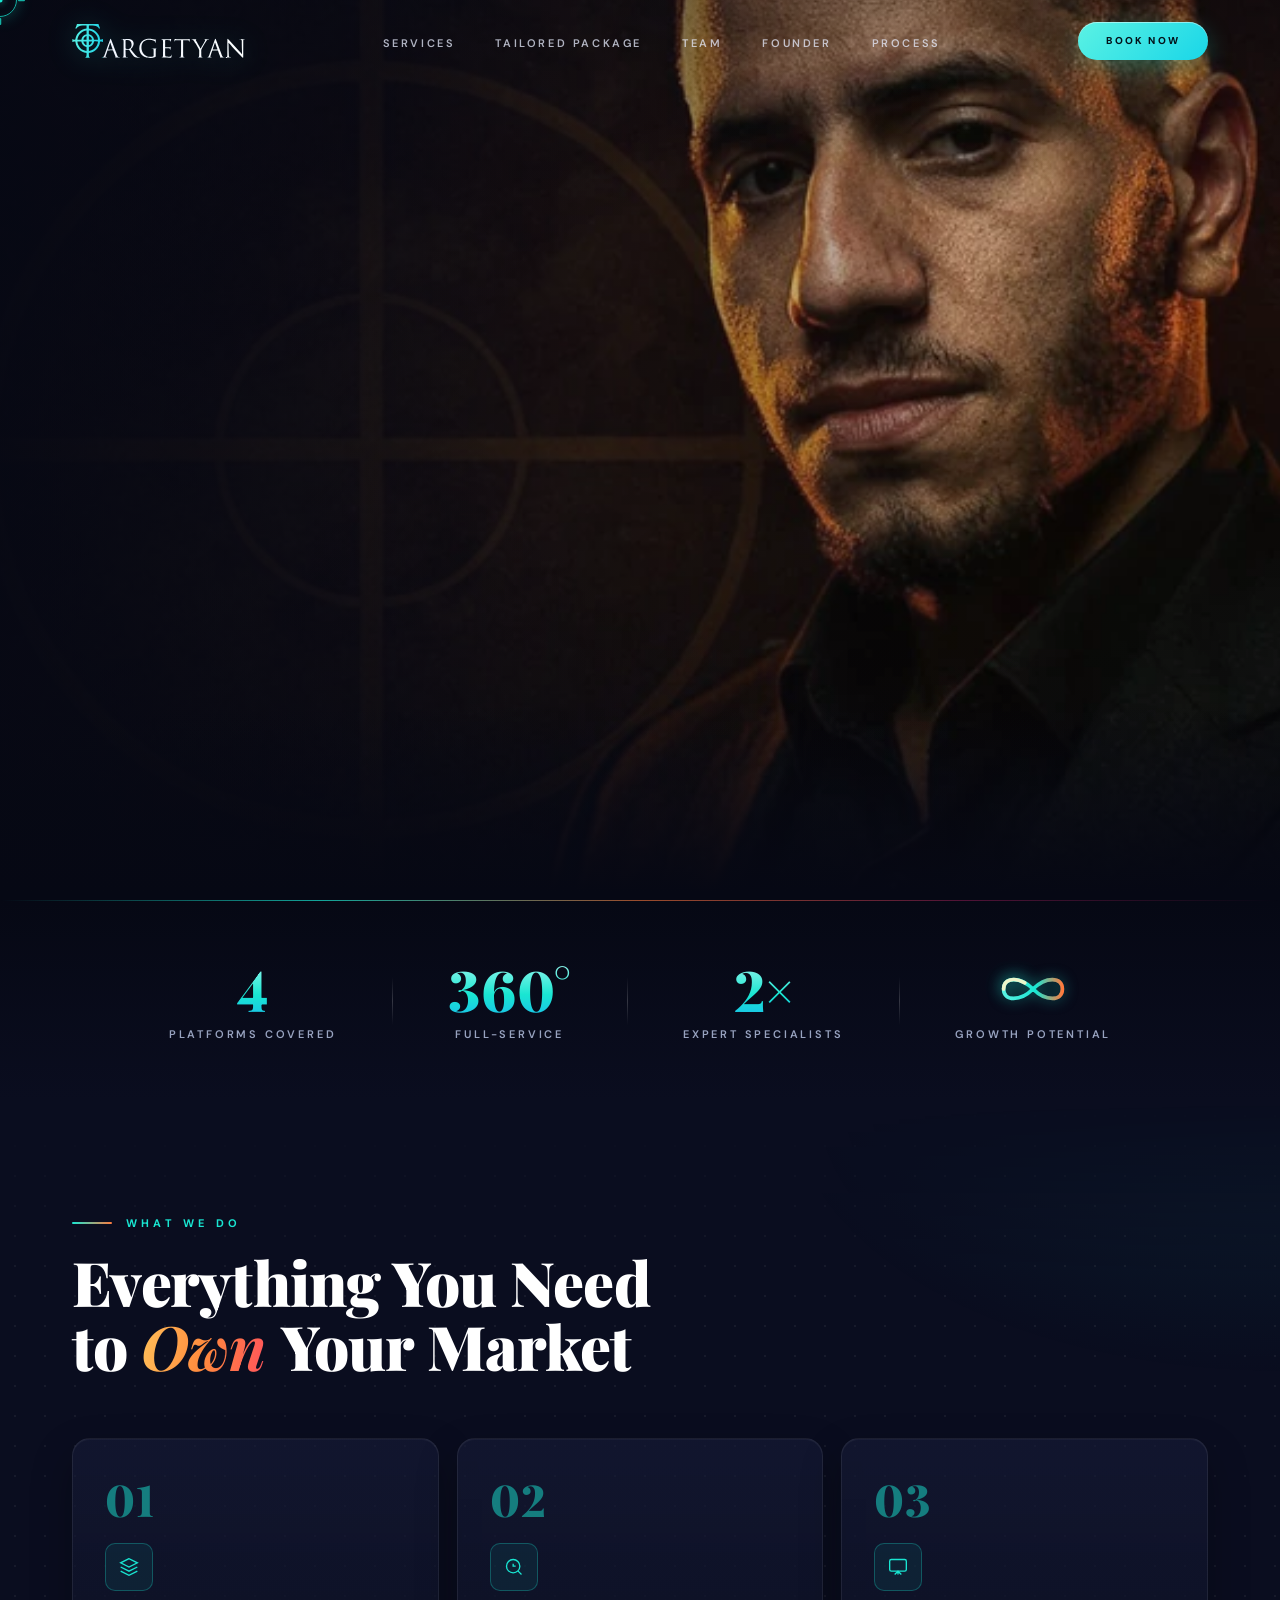
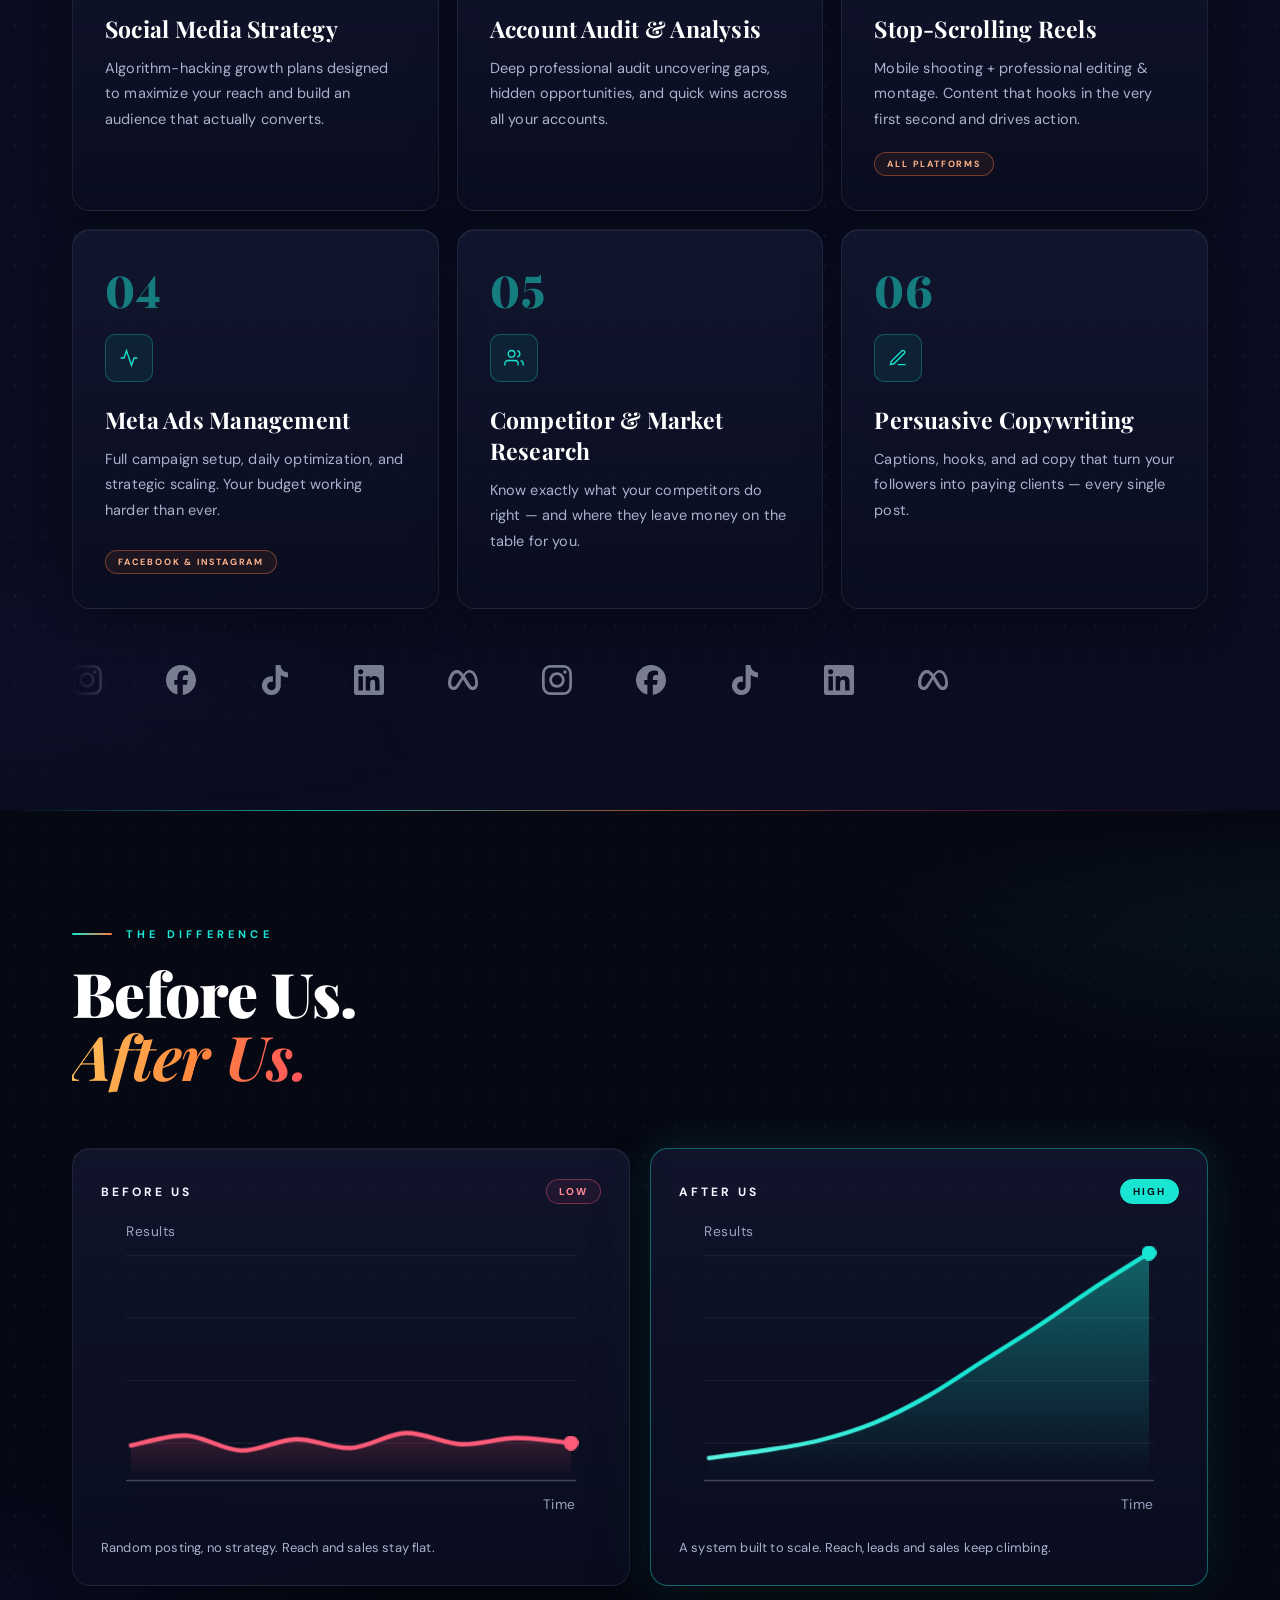
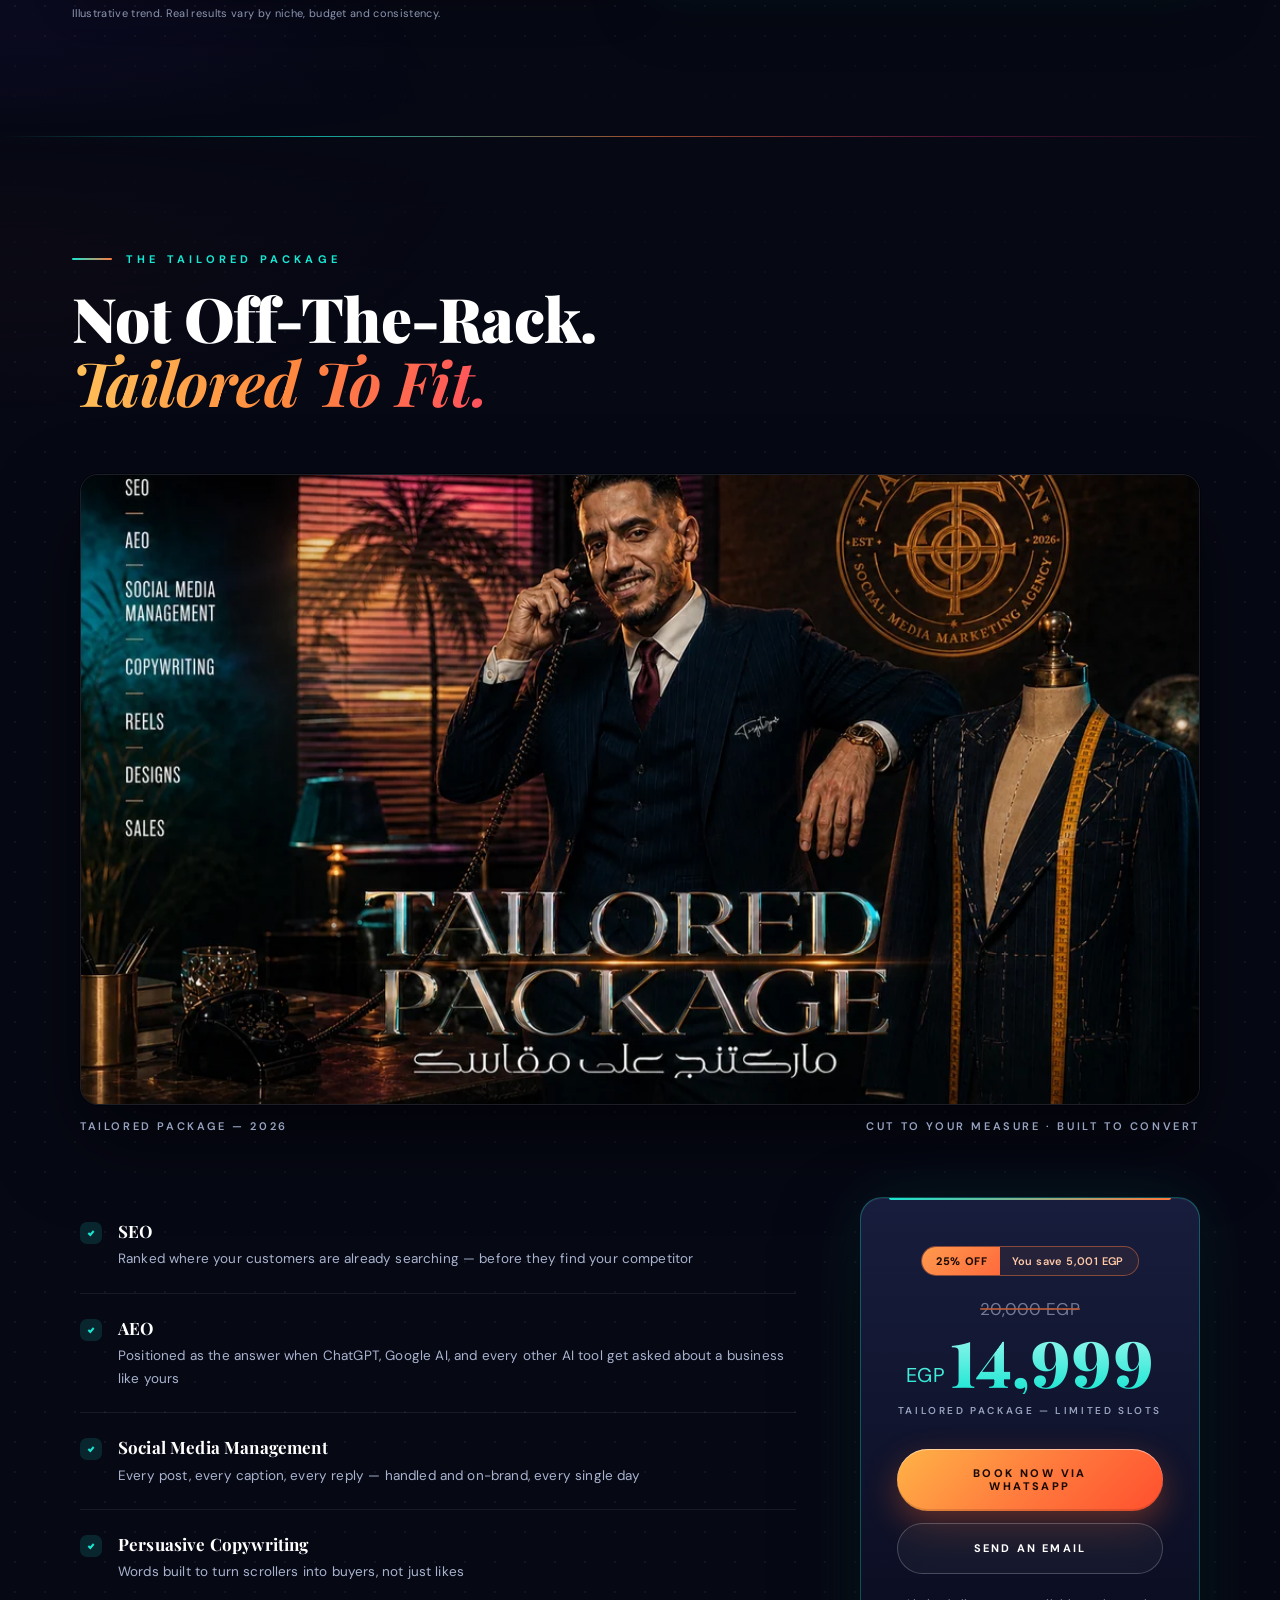
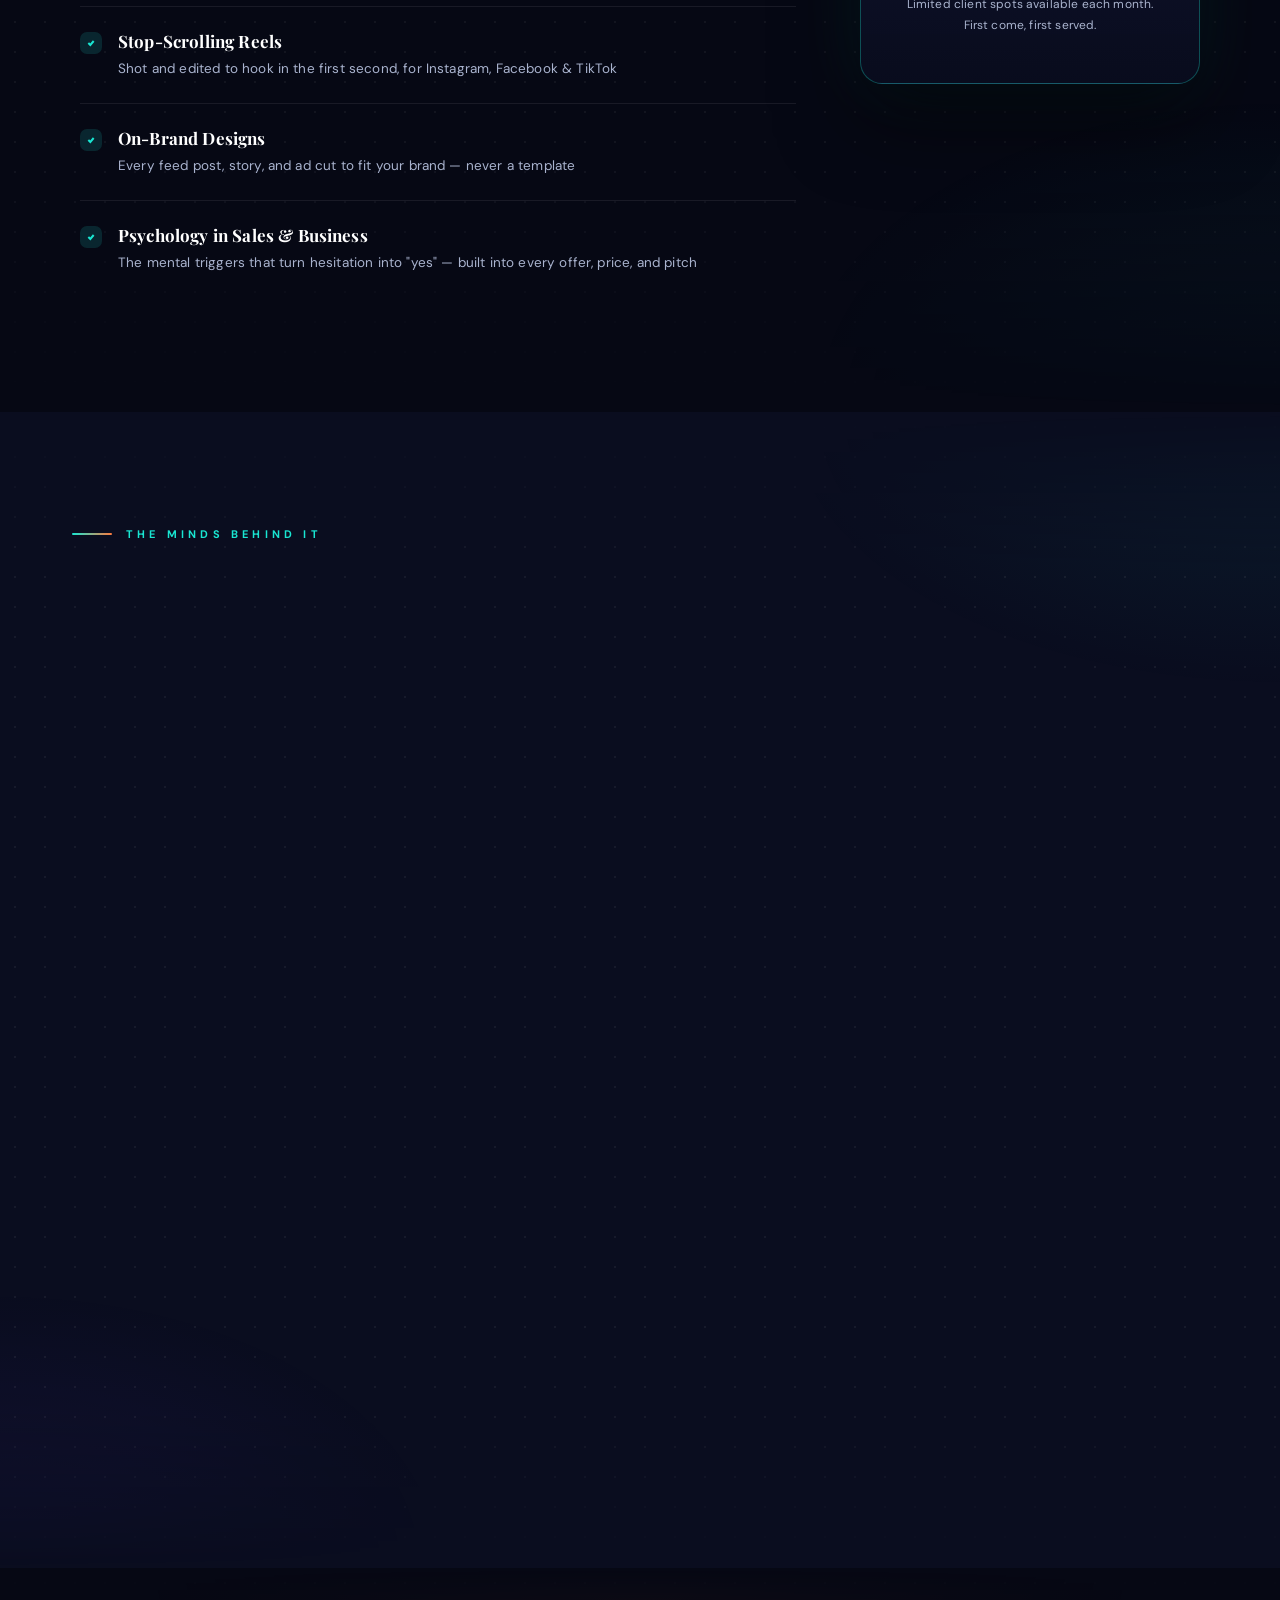
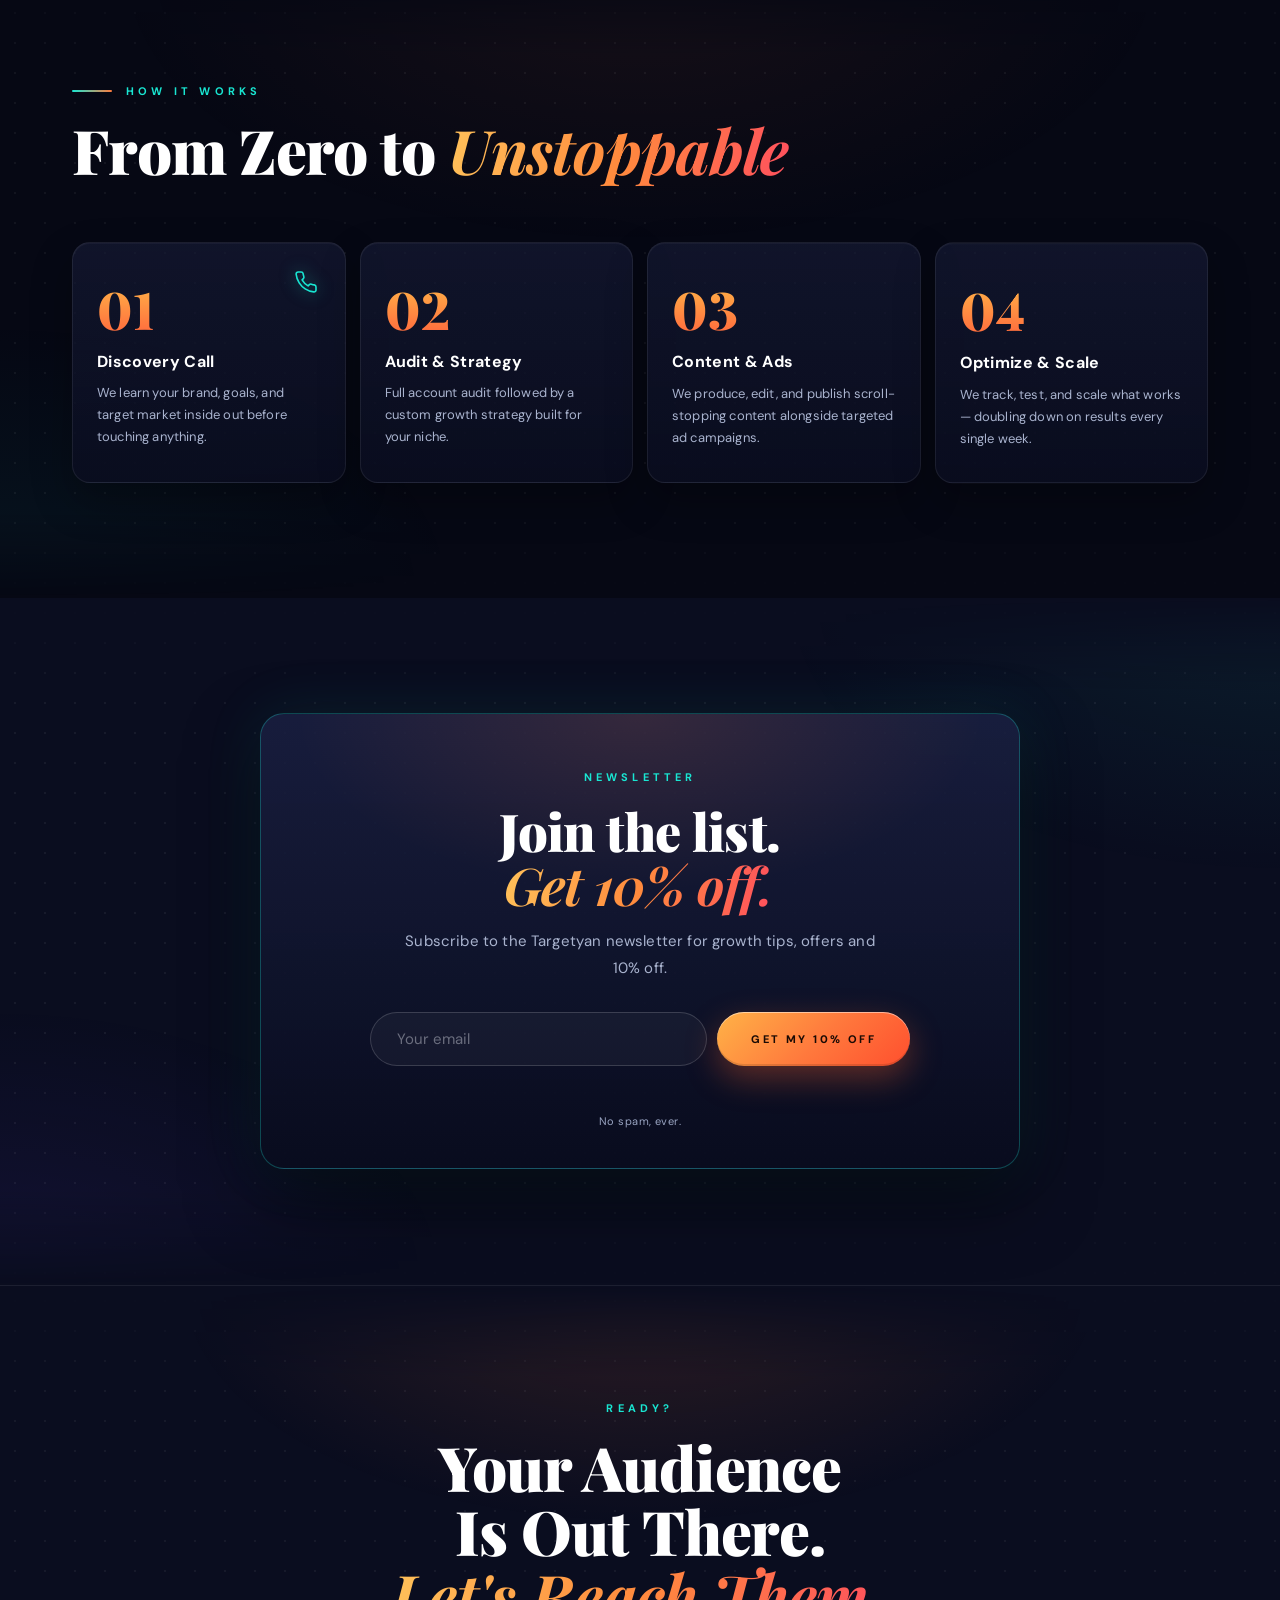
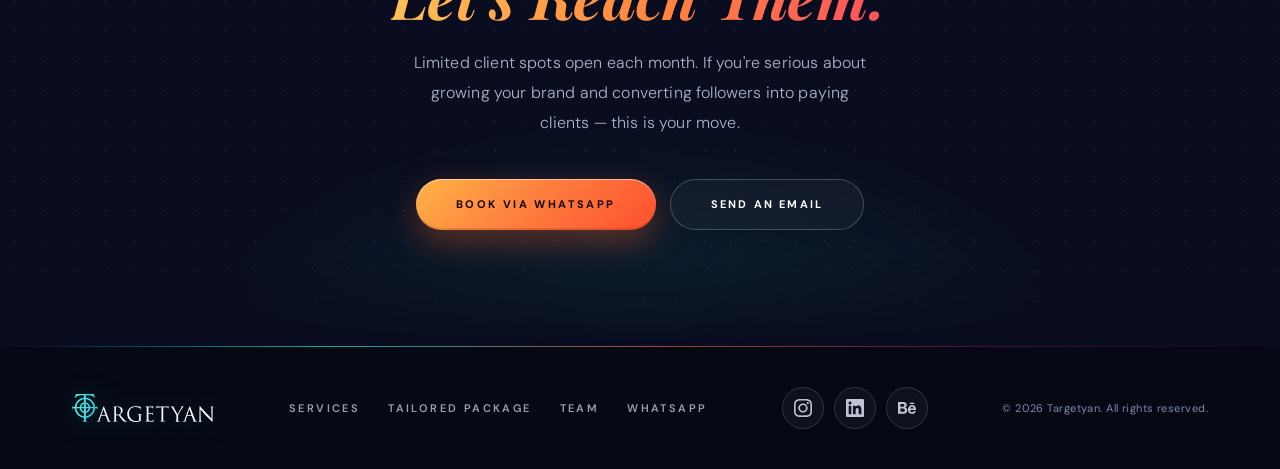
==== commit 7124b9b4: "Enhance index.html with SEO meta tags Added meta tags for SEO and social sharing." ====
--- a/index.html
+++ b/index.html
@@ -554,7 +554,17 @@
 .t-more{display:inline-flex;align-items:center;gap:8px;margin:18px 0 0 10px;border:1px solid rgba(25,230,210,.24);border-radius:100px;padding:8px 16px;font-size:11px;letter-spacing:.6px;color:var(--g);text-decoration:none;font-weight:500;transition:background .3s,border-color .3s;}.t-more:hover{background:rgba(25,230,210,.08);border-color:rgba(25,230,210,.5);}
 </style>
 <link rel="stylesheet" href="assets/polish.css">
-<script type="application/ld+json">
+<meta name="description" content="Targetyan is a social media marketing agency in Egypt. Social media strategy, Meta Ads, stop-scrolling reels, copywriting, SEO and AEO. Book via WhatsApp.">
+<link rel="canonical" href="https://zainemad.github.io/targetyan/">
+<link rel="alternate" hreflang="en" href="https://zainemad.github.io/targetyan/">
+<link rel="alternate" hreflang="ar" href="https://zainemad.github.io/targetyan/targetyan-arabic.html">
+<link rel="alternate" hreflang="x-default" href="https://zainemad.github.io/targetyan/">
+<meta property="og:type" content="website">
+<meta property="og:title" content="Targetyan — Social Media Marketing Agency in Egypt">
+<meta property="og:description" content="Strategy, Meta Ads, reels and copywriting that convert.">
+<meta property="og:url" content="https://zainemad.github.io/targetyan/">
+<meta property="og:image" content="https://zainemad.github.io/targetyan/banner.jpg">
+<meta name="twitter:card" content="summary_large_image"><script type="application/ld+json">
 {
   "@context": "https://schema.org",
   "@graph": [
